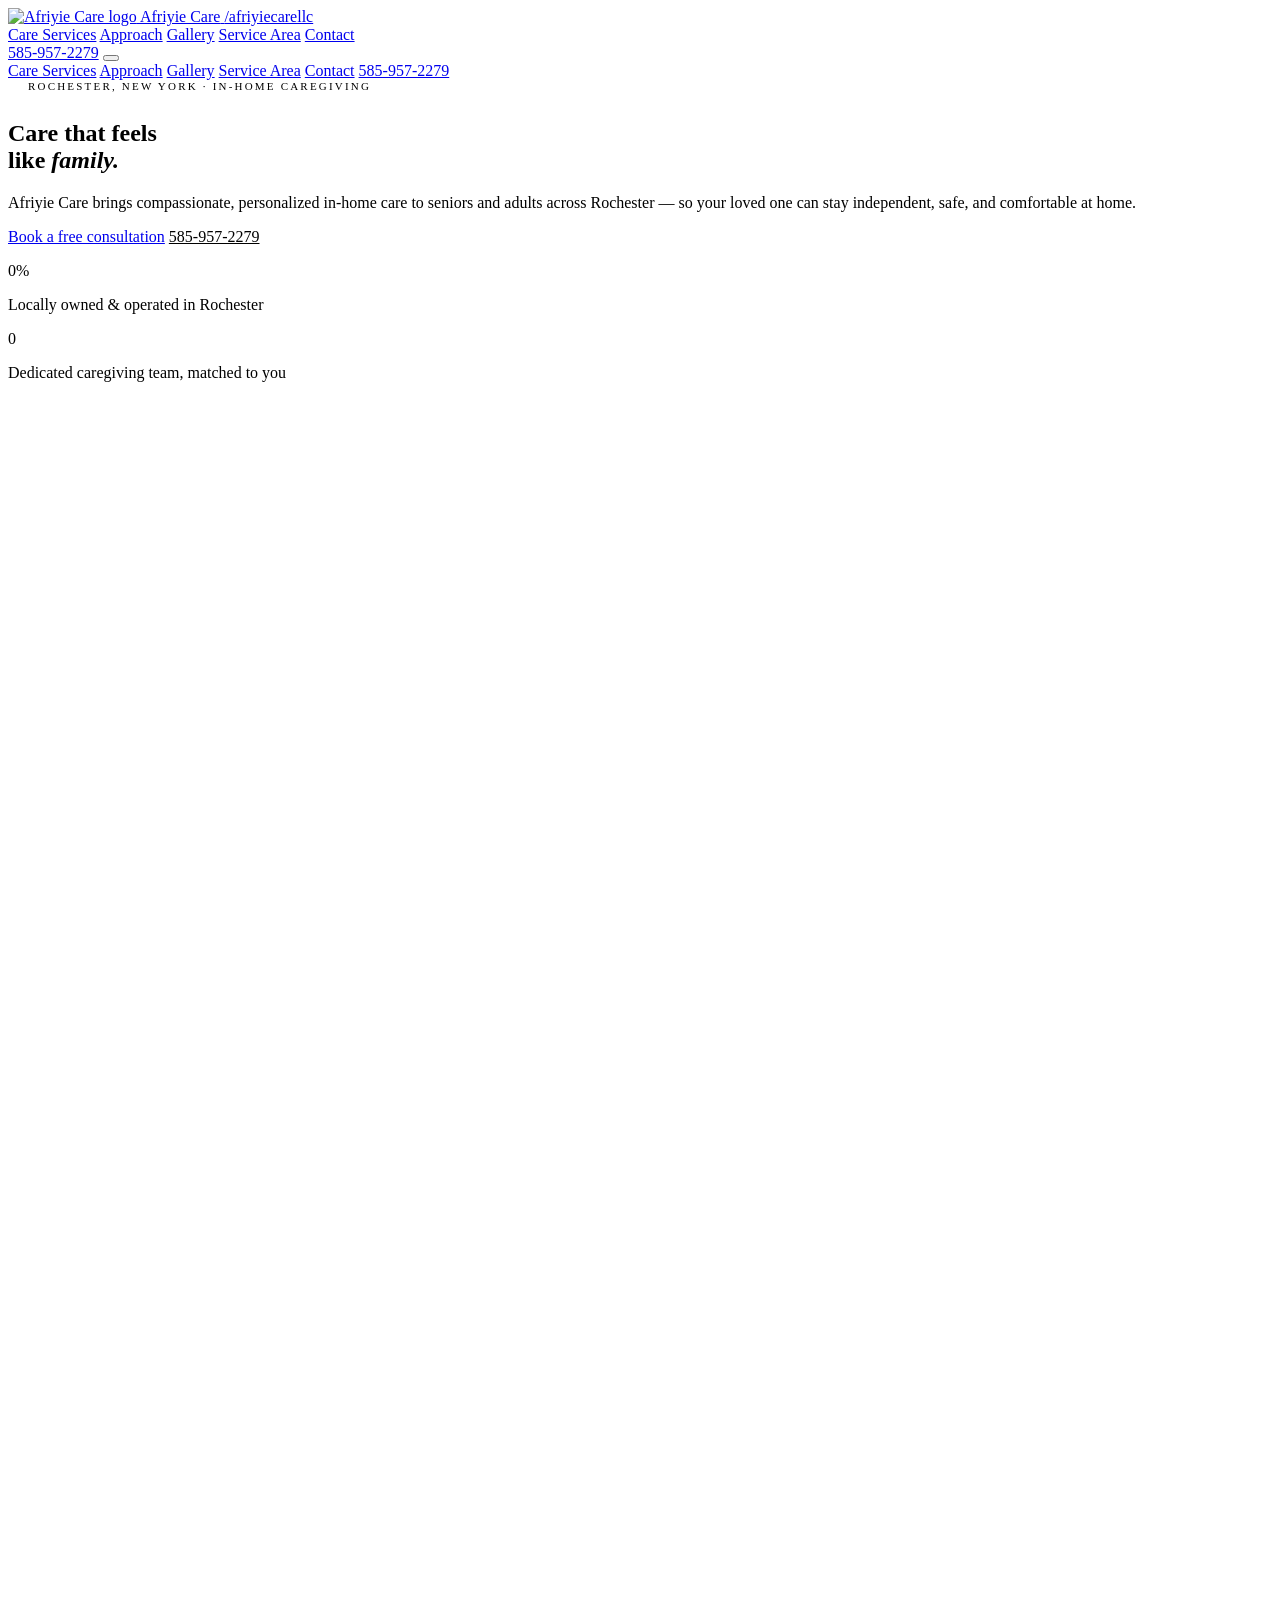
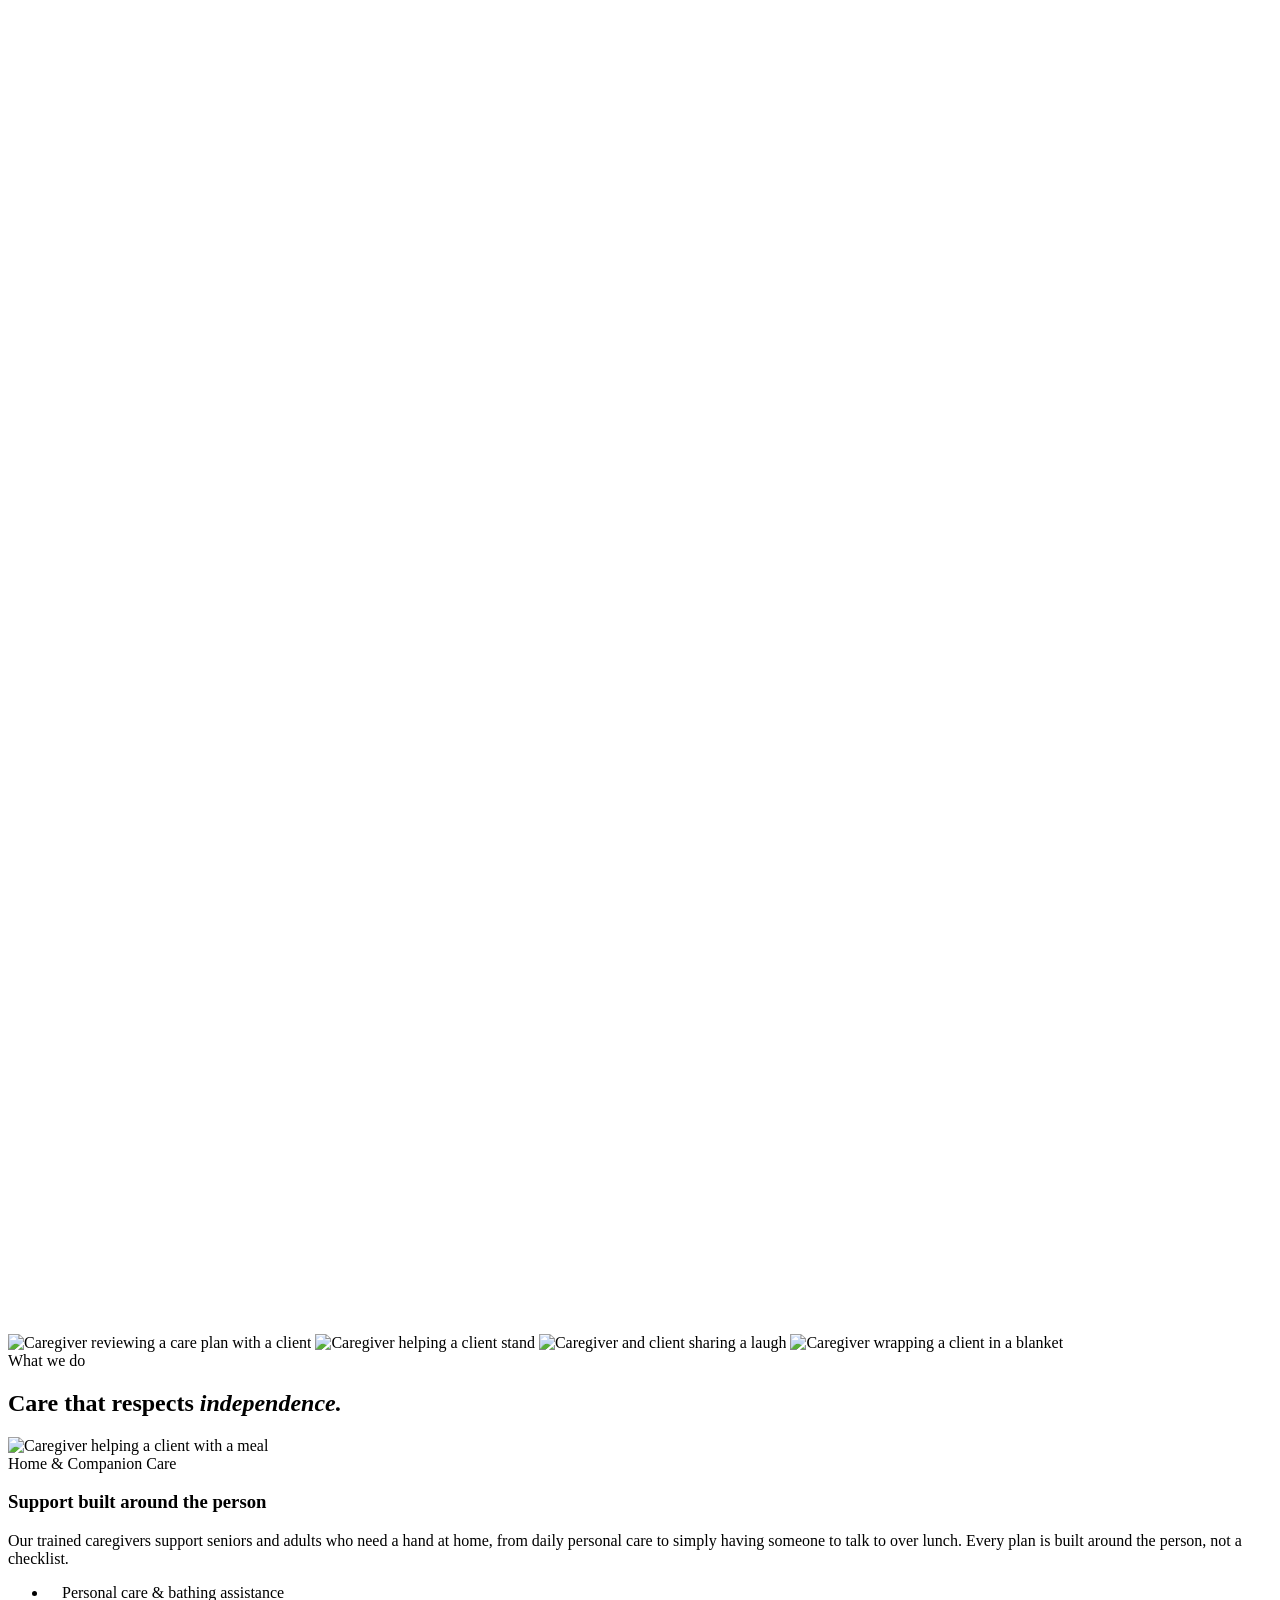
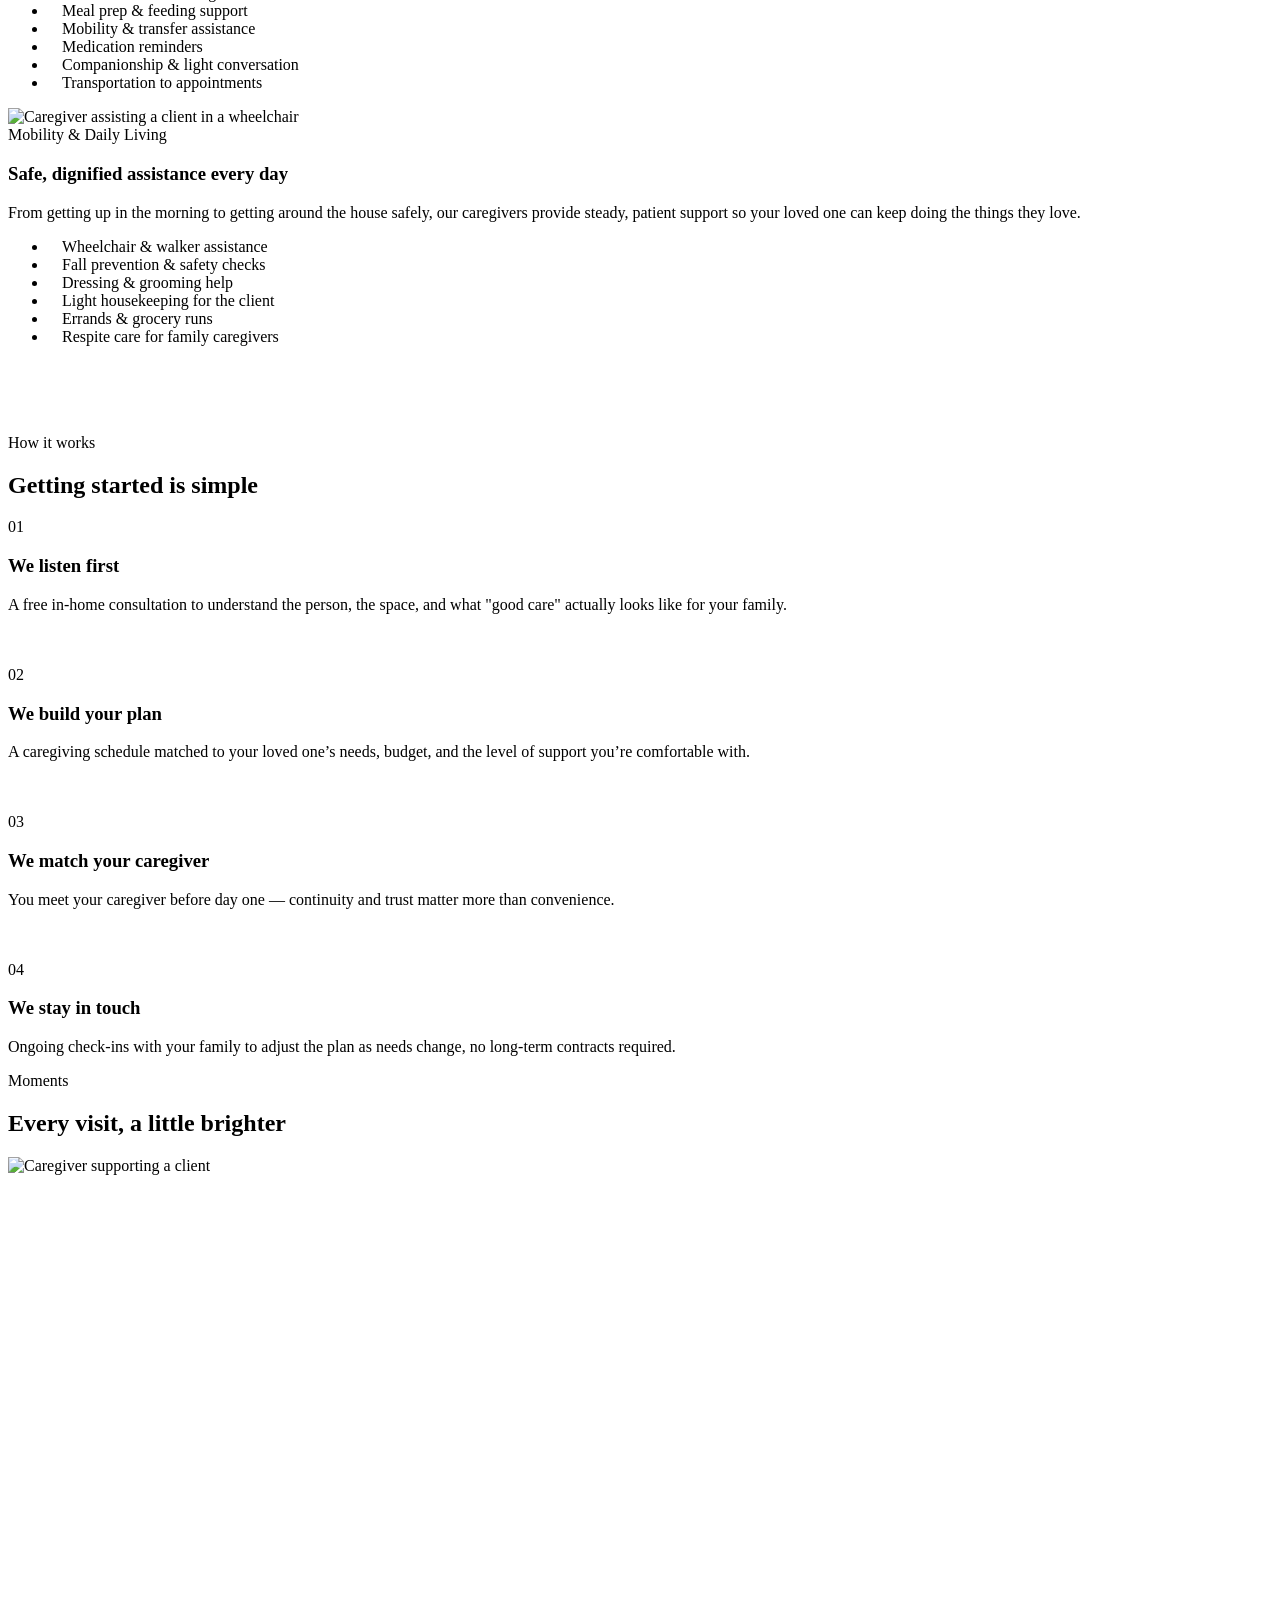
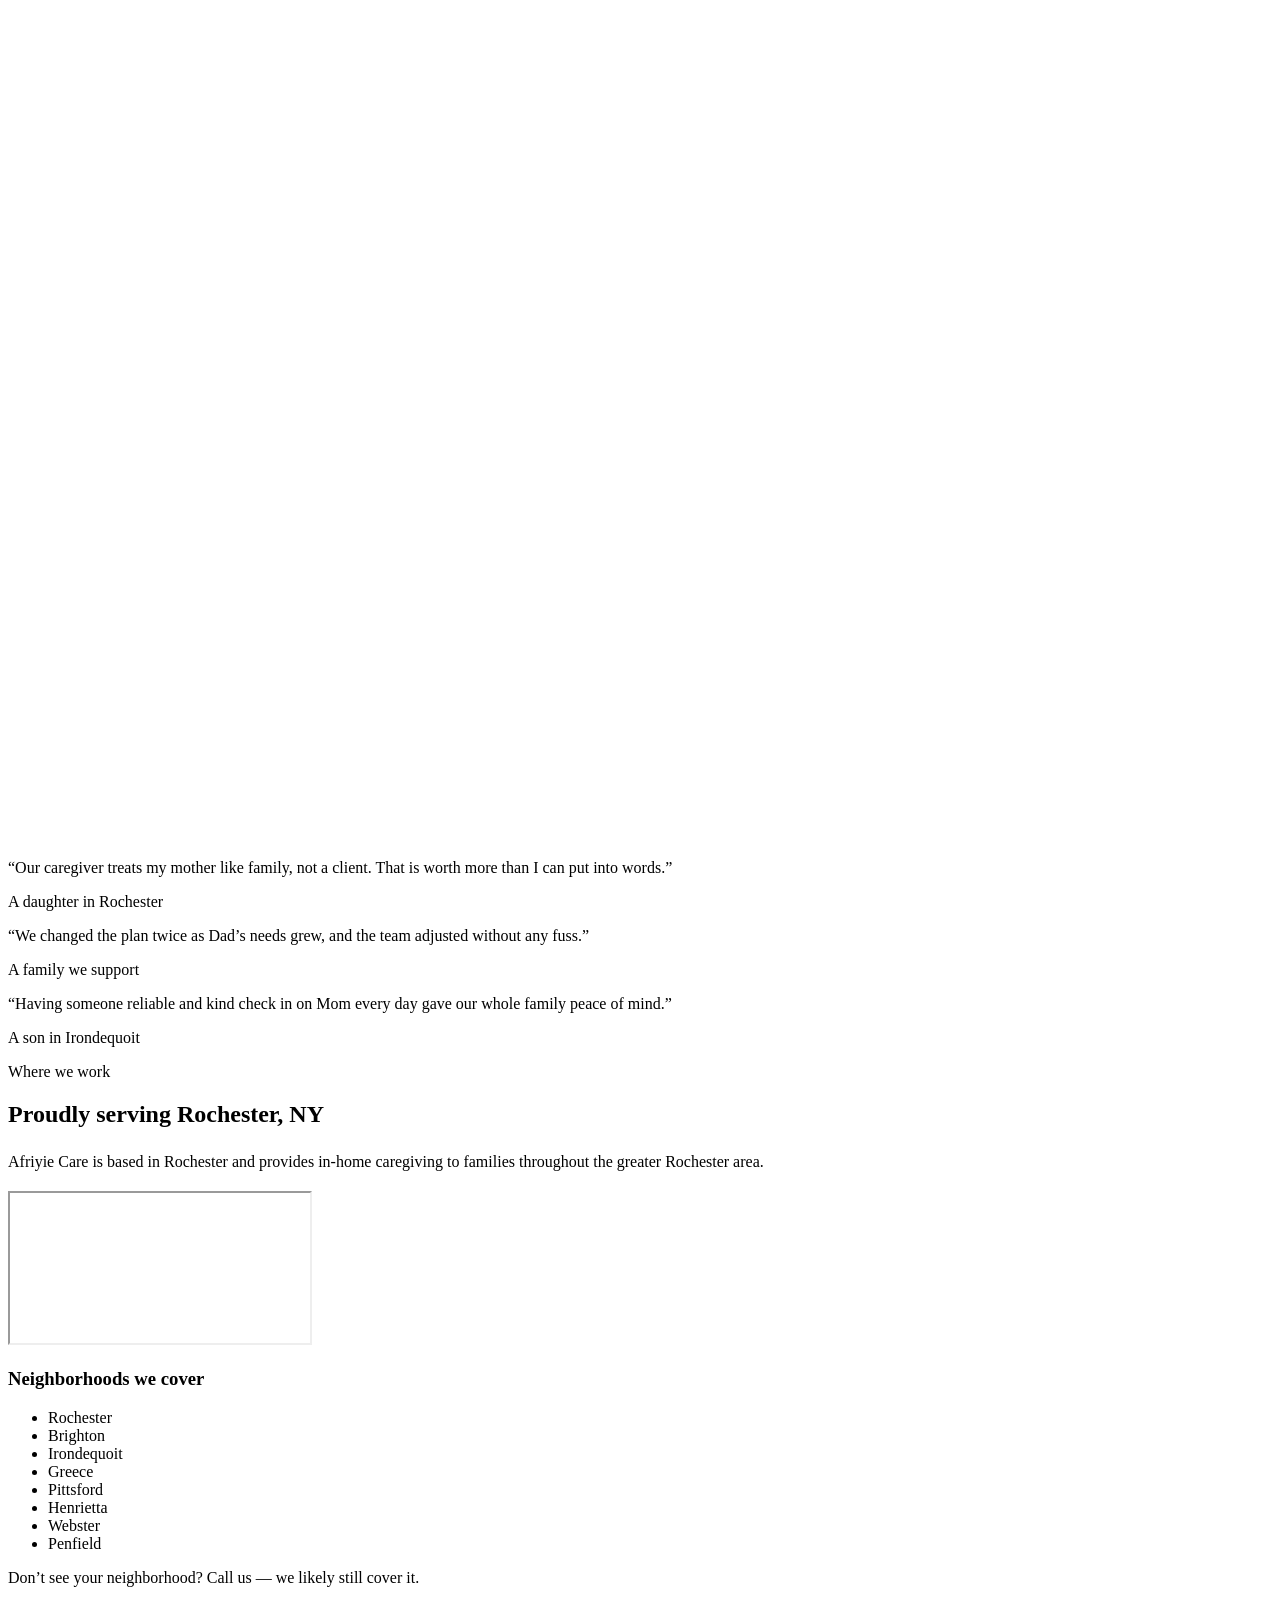
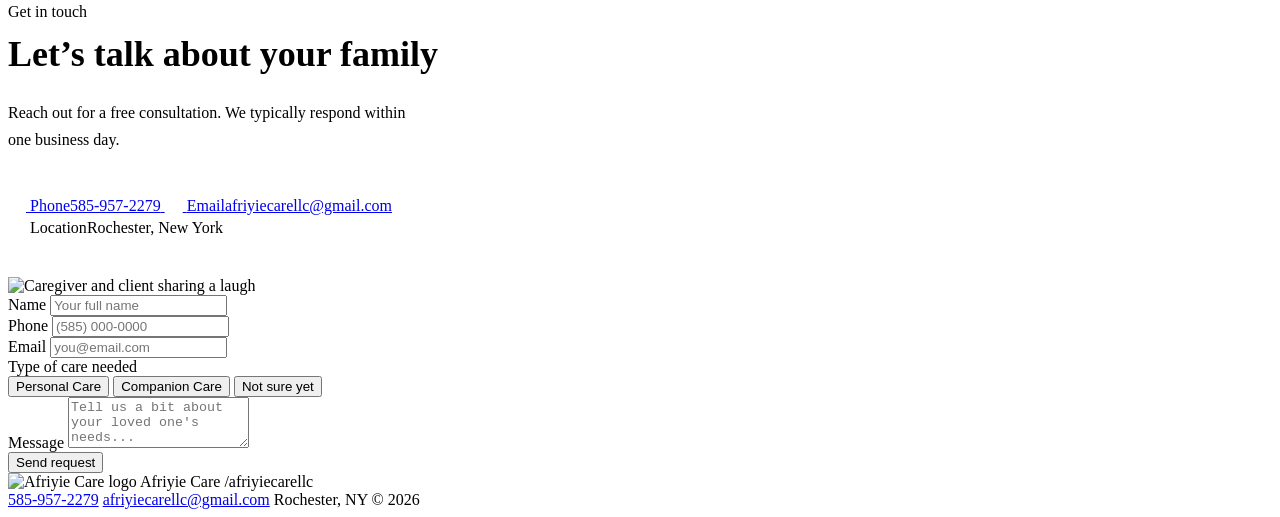
==== index.html @ 102584fc "Add files via upload" ====
<!doctype html>
<html lang="en">
<head>
  <meta charset="UTF-8" />
  <meta name="viewport" content="width=device-width, initial-scale=1.0" />
  <meta name="description" content="Afriyie Care provides compassionate in-home caregiving, personal care, and companion care for seniors and adults in Rochester, NY and nearby Brighton, Irondequoit, Greece, Pittsford, Henrietta, Webster & Penfield. Call 585-957-2279 for a free consultation." />
  <meta name="keywords" content="in-home care Rochester NY, home caregiver Rochester, senior care Rochester New York, elderly care services, companion care, personal care assistant, home health aide Rochester, caregiver near me, respite care Rochester, non-medical home care, Afriyie Care" />
  <meta name="robots" content="index, follow" />
  <meta name="author" content="Afriyie Care" />
  <link rel="canonical" href="https://www.afriyiecare.com/" />
  <title>Afriyie Care | In-Home Caregiver Rochester, NY | Senior &amp; Companion Care</title>

  <!-- Local business / geo targeting -->
  <meta name="geo.region" content="US-NY" />
  <meta name="geo.placename" content="Rochester, New York" />
  <meta name="geo.position" content="43.1566;-77.6088" />
  <meta name="ICBM" content="43.1566, -77.6088" />

  <!-- Open Graph (Facebook, LinkedIn, iMessage previews) -->
  <meta property="og:type" content="website" />
  <meta property="og:site_name" content="Afriyie Care" />
  <meta property="og:title" content="Afriyie Care | In-Home Caregiver Rochester, NY" />
  <meta property="og:description" content="Compassionate in-home caregiving, personal care, and companion care for seniors across Rochester, NY. Free consultation — call 585-957-2279." />
  <meta property="og:image" content="https://www.afriyiecare.com/images/logo.jpeg" />
  <meta property="og:url" content="https://www.afriyiecare.com/" />
  <meta property="og:locale" content="en_US" />

  <!-- Twitter / X card -->
  <meta name="twitter:card" content="summary" />
  <meta name="twitter:title" content="Afriyie Care | In-Home Caregiver Rochester, NY" />
  <meta name="twitter:description" content="Compassionate in-home caregiving, personal care, and companion care for seniors across Rochester, NY." />
  <meta name="twitter:image" content="https://www.afriyiecare.com/images/logo.jpeg" />

  <!-- Favicon / browser + home-screen icons (all point at the logo) -->
  <link rel="icon" type="image/x-icon" href="/favicon.ico" />
  <link rel="icon" type="image/jpeg" sizes="512x512" href="images/logo.jpeg" />
  <link rel="apple-touch-icon" sizes="180x180" href="images/apple-touch-icon.png" />
  <link rel="manifest" href="site.webmanifest" />
  <meta name="theme-color" content="#17281f" />

  <link rel="stylesheet" href="css/styles.css" />

  <!-- Structured data so Google can show Afriyie Care as a local caregiving business -->
  <script type="application/ld+json">
  {
    "@context": "https://schema.org",
    "@type": "HomeHealthCareService",
    "name": "Afriyie Care",
    "image": "https://www.afriyiecare.com/images/logo.jpeg",
    "logo": "https://www.afriyiecare.com/images/logo.jpeg",
    "url": "https://www.afriyiecare.com/",
    "telephone": "+1-585-957-2279",
    "email": "afriyiecarellc@gmail.com",
    "description": "Compassionate in-home caregiving, personal care, and companion care for seniors and adults in Rochester, New York and surrounding communities.",
    "address": {
      "@type": "PostalAddress",
      "addressLocality": "Rochester",
      "addressRegion": "NY",
      "addressCountry": "US"
    },
    "geo": {
      "@type": "GeoCoordinates",
      "latitude": 43.1566,
      "longitude": -77.6088
    },
    "areaServed": [
      { "@type": "City", "name": "Rochester, NY" },
      { "@type": "City", "name": "Brighton, NY" },
      { "@type": "City", "name": "Irondequoit, NY" },
      { "@type": "City", "name": "Greece, NY" },
      { "@type": "City", "name": "Pittsford, NY" },
      { "@type": "City", "name": "Henrietta, NY" },
      { "@type": "City", "name": "Webster, NY" },
      { "@type": "City", "name": "Penfield, NY" }
    ],
    "priceRange": "$$",
    "openingHoursSpecification": {
      "@type": "OpeningHoursSpecification",
      "dayOfWeek": ["Monday","Tuesday","Wednesday","Thursday","Friday","Saturday","Sunday"],
      "opens": "00:00",
      "closes": "23:59"
    }
  }
  </script>
</head>
<body>
  <div class="grain"></div>
  <div id="scroll-progress"><div id="scroll-progress-bar"></div></div>

  <!-- ============ NAV ============ -->
  <header id="site-header">
    <div class="wrap nav-row">
      <a href="#top" class="brand">
        <img src="images/logo.jpeg" alt="Afriyie Care logo" class="brand-logo" width="40" height="40" />
        <span class="brand-name">Afriyie Care</span>
        <span class="brand-handle">/afriyiecarellc</span>
      </a>

      <nav class="links">
        <a href="#services" class="nav-link" data-section="services">Care Services</a>
        <a href="#approach" class="nav-link" data-section="approach">Approach</a>
        <a href="#gallery" class="nav-link" data-section="gallery">Gallery</a>
        <a href="#area" class="nav-link" data-section="area">Service Area</a>
        <a href="#contact" class="nav-link" data-section="contact">Contact</a>
      </nav>

      <a href="tel:5859572279" class="nav-cta magnetic" data-magnetic="0.25">585-957-2279</a>

      <button class="menu-btn" id="menu-btn" aria-label="Toggle menu">
        <span></span><span></span><span></span>
      </button>
    </div>
    <div class="mobile-menu" id="mobile-menu">
      <a href="#services">Care Services</a>
      <a href="#approach">Approach</a>
      <a href="#gallery">Gallery</a>
      <a href="#area">Service Area</a>
      <a href="#contact">Contact</a>
      <a href="tel:5859572279" class="phone">585-957-2279</a>
    </div>
  </header>

  <!-- ============ HERO ============ -->
  <section id="top" class="hero">
    <div class="hero-blob-1 blob-drift-1"></div>
    <div class="hero-blob-2 blob-drift-2"></div>
    <div class="hero-dotgrid dot-grid"></div>

    <div class="wrap hero-grid">
      <div class="reveal">
        <div style="display:flex;align-items:center;gap:12px;margin-bottom:28px;">
          <span class="pulse-dot" style="width:8px;height:8px;border-radius:50%;background:var(--gold-500);"></span>
          <span class="font-mono" style="font-size:11px;text-transform:uppercase;letter-spacing:0.2em;color:var(--ink-soft);">
            Rochester, New York &middot; In-Home Caregiving
          </span>
        </div>

        <h1 class="font-display">
          Care that feels<br />
          like <em>family.</em>
        </h1>

        <p class="lead">
          Afriyie Care brings compassionate, personalized in-home care to
          seniors and adults across Rochester &mdash; so your loved one can
          stay independent, safe, and comfortable at home.
        </p>

        <div class="hero-cta-row">
          <a href="#contact" class="btn magnetic" data-magnetic="0.3">Book a free consultation</a>
          <a href="tel:5859572279" class="sweep-underline" style="font-weight:500;color:var(--pine-900);">585-957-2279</a>
        </div>

        <div class="hero-stats">
          <div>
            <p class="num font-display" data-countup="100" data-suffix="%">0%</p>
            <p class="label">Locally owned &amp; operated in Rochester</p>
          </div>
          <div class="divider"></div>
          <div>
            <p class="num font-display" data-countup="1" data-suffix="">0</p>
            <p class="label">Dedicated caregiving team, matched to you</p>
          </div>
        </div>
      </div>

      <div class="collage reveal reveal-delay-2" id="hero-collage">
        <svg viewBox="0 0 400 400" class="orbit-ring">
          <circle cx="200" cy="200" r="188" fill="none" stroke="var(--pine-800)" stroke-opacity="0.18" stroke-width="1.2" stroke-dasharray="2 10" stroke-linecap="round" />
        </svg>
        <svg viewBox="0 0 400 400" class="orbit-ring-rev">
          <circle cx="200" cy="200" r="152" fill="none" stroke="var(--gold-500)" stroke-opacity="0.35" stroke-width="1" stroke-dasharray="1 8" stroke-linecap="round" />
        </svg>
        <img class="c1 halo-frame float" data-depth="14" src="images/hero-tablet.jpg" alt="Caregiver reviewing a care plan with a client" />
        <img class="c2 halo-frame float-slow float-delay" data-depth="24" src="images/cane-hands.jpg" alt="Caregiver helping a client stand" />
        <img class="c3 halo-frame float" data-depth="20" src="images/hug-laugh.jpg" alt="Caregiver and client sharing a laugh" />
        <img class="c4 halo-frame float-slow" data-depth="30" src="images/blanket-wrap.jpg" alt="Caregiver wrapping a client in a blanket" />
      </div>
    </div>
  </section>

  <!-- ============ CARE SERVICES ============ -->
  <section id="services" class="services">
    <div class="wrap">
      <div class="section-head reveal">
        <span class="eyebrow">What we do</span>
        <h2 class="font-display">Care that respects <em>independence.</em></h2>
      </div>

      <div class="service-card">
        <div class="service-media clip-reveal lift-card">
          <div class="clip-inner"><img src="images/feeding.jpg" alt="Caregiver helping a client with a meal" /></div>
        </div>
        <div class="service-body reveal reveal-delay-1">
          <span class="eyebrow">Home &amp; Companion Care</span>
          <h3 class="font-display">Support built around the person</h3>
          <p>Our trained caregivers support seniors and adults who need a hand at home, from daily personal care to simply having someone to talk to over lunch. Every plan is built around the person, not a checklist.</p>
          <ul class="service-list">
            <li><svg width="14" height="14" viewBox="0 0 14 14" fill="none"><path d="M2 7.5L5.2 10.5L12 3" stroke="var(--gold-600)" stroke-width="1.8" stroke-linecap="round" stroke-linejoin="round" /></svg>Personal care &amp; bathing assistance</li>
            <li><svg width="14" height="14" viewBox="0 0 14 14" fill="none"><path d="M2 7.5L5.2 10.5L12 3" stroke="var(--gold-600)" stroke-width="1.8" stroke-linecap="round" stroke-linejoin="round" /></svg>Meal prep &amp; feeding support</li>
            <li><svg width="14" height="14" viewBox="0 0 14 14" fill="none"><path d="M2 7.5L5.2 10.5L12 3" stroke="var(--gold-600)" stroke-width="1.8" stroke-linecap="round" stroke-linejoin="round" /></svg>Mobility &amp; transfer assistance</li>
            <li><svg width="14" height="14" viewBox="0 0 14 14" fill="none"><path d="M2 7.5L5.2 10.5L12 3" stroke="var(--gold-600)" stroke-width="1.8" stroke-linecap="round" stroke-linejoin="round" /></svg>Medication reminders</li>
            <li><svg width="14" height="14" viewBox="0 0 14 14" fill="none"><path d="M2 7.5L5.2 10.5L12 3" stroke="var(--gold-600)" stroke-width="1.8" stroke-linecap="round" stroke-linejoin="round" /></svg>Companionship &amp; light conversation</li>
            <li><svg width="14" height="14" viewBox="0 0 14 14" fill="none"><path d="M2 7.5L5.2 10.5L12 3" stroke="var(--gold-600)" stroke-width="1.8" stroke-linecap="round" stroke-linejoin="round" /></svg>Transportation to appointments</li>
          </ul>
        </div>
      </div>

      <div class="service-card reverse">
        <div class="service-media clip-reveal lift-card">
          <div class="clip-inner"><img src="images/wheelchair-elbow.jpg" alt="Caregiver assisting a client in a wheelchair" /></div>
        </div>
        <div class="service-body reveal reveal-delay-1">
          <span class="eyebrow">Mobility &amp; Daily Living</span>
          <h3 class="font-display">Safe, dignified assistance every day</h3>
          <p>From getting up in the morning to getting around the house safely, our caregivers provide steady, patient support so your loved one can keep doing the things they love.</p>
          <ul class="service-list">
            <li><svg width="14" height="14" viewBox="0 0 14 14" fill="none"><path d="M2 7.5L5.2 10.5L12 3" stroke="var(--gold-600)" stroke-width="1.8" stroke-linecap="round" stroke-linejoin="round" /></svg>Wheelchair &amp; walker assistance</li>
            <li><svg width="14" height="14" viewBox="0 0 14 14" fill="none"><path d="M2 7.5L5.2 10.5L12 3" stroke="var(--gold-600)" stroke-width="1.8" stroke-linecap="round" stroke-linejoin="round" /></svg>Fall prevention &amp; safety checks</li>
            <li><svg width="14" height="14" viewBox="0 0 14 14" fill="none"><path d="M2 7.5L5.2 10.5L12 3" stroke="var(--gold-600)" stroke-width="1.8" stroke-linecap="round" stroke-linejoin="round" /></svg>Dressing &amp; grooming help</li>
            <li><svg width="14" height="14" viewBox="0 0 14 14" fill="none"><path d="M2 7.5L5.2 10.5L12 3" stroke="var(--gold-600)" stroke-width="1.8" stroke-linecap="round" stroke-linejoin="round" /></svg>Light housekeeping for the client</li>
            <li><svg width="14" height="14" viewBox="0 0 14 14" fill="none"><path d="M2 7.5L5.2 10.5L12 3" stroke="var(--gold-600)" stroke-width="1.8" stroke-linecap="round" stroke-linejoin="round" /></svg>Errands &amp; grocery runs</li>
            <li><svg width="14" height="14" viewBox="0 0 14 14" fill="none"><path d="M2 7.5L5.2 10.5L12 3" stroke="var(--gold-600)" stroke-width="1.8" stroke-linecap="round" stroke-linejoin="round" /></svg>Respite care for family caregivers</li>
          </ul>
        </div>
      </div>

      <div class="services-strip">
        <div class="tile spotlight-card reveal reveal-delay-1"><img src="images/wheelchair-portrait.jpg" alt="" /></div>
        <div class="tile spotlight-card reveal reveal-delay-2"><img src="images/feeding.jpg" alt="" /></div>
        <div class="tile spotlight-card reveal reveal-delay-3"><img src="images/blanket-wrap.jpg" alt="" /></div>
        <div class="tile spotlight-card reveal reveal-delay-4"><img src="images/cane-hands.jpg" alt="" /></div>
      </div>
    </div>
  </section>

  <!-- ============ APPROACH ============ -->
  <section id="approach" class="approach">
    <div class="approach-blob blob-drift-2"></div>
    <div class="dot-grid" style="position:absolute;inset:0;opacity:0.08;"></div>
    <div class="wrap" style="position:relative;">
      <div class="section-head reveal">
        <span class="eyebrow">How it works</span>
        <h2 class="font-display">Getting started is simple</h2>
      </div>

      <div class="steps">
        <div class="step spotlight-card reveal reveal-delay-1">
          <span class="n">01</span>
          <h3 class="font-display">We listen first</h3>
          <p>A free in-home consultation to understand the person, the space, and what "good care" actually looks like for your family.</p>
          <svg class="arrow" width="32" height="32" viewBox="0 0 32 32" fill="none"><path d="M4 16H26M26 16L19 9M26 16L19 23" stroke="var(--gold-500)" stroke-opacity="0.5" stroke-width="1.4" stroke-linecap="round" stroke-linejoin="round" /></svg>
        </div>
        <div class="step spotlight-card reveal reveal-delay-2">
          <span class="n">02</span>
          <h3 class="font-display">We build your plan</h3>
          <p>A caregiving schedule matched to your loved one&rsquo;s needs, budget, and the level of support you&rsquo;re comfortable with.</p>
          <svg class="arrow" width="32" height="32" viewBox="0 0 32 32" fill="none"><path d="M4 16H26M26 16L19 9M26 16L19 23" stroke="var(--gold-500)" stroke-opacity="0.5" stroke-width="1.4" stroke-linecap="round" stroke-linejoin="round" /></svg>
        </div>
        <div class="step spotlight-card reveal reveal-delay-3">
          <span class="n">03</span>
          <h3 class="font-display">We match your caregiver</h3>
          <p>You meet your caregiver before day one &mdash; continuity and trust matter more than convenience.</p>
          <svg class="arrow" width="32" height="32" viewBox="0 0 32 32" fill="none"><path d="M4 16H26M26 16L19 9M26 16L19 23" stroke="var(--gold-500)" stroke-opacity="0.5" stroke-width="1.4" stroke-linecap="round" stroke-linejoin="round" /></svg>
        </div>
        <div class="step spotlight-card reveal reveal-delay-4">
          <span class="n">04</span>
          <h3 class="font-display">We stay in touch</h3>
          <p>Ongoing check-ins with your family to adjust the plan as needs change, no long-term contracts required.</p>
        </div>
      </div>
    </div>
  </section>

  <!-- ============ GALLERY ============ -->
  <section id="gallery" class="gallery">
    <div class="wrap gallery-head reveal">
      <span class="eyebrow">Moments</span>
      <h2 class="font-display">Every visit, a little brighter</h2>
    </div>

    <div class="marquee-stack reveal reveal-delay-1">
      <div class="marquee-row">
        <div class="marquee-track" id="row1"></div>
      </div>
      <div class="marquee-row">
        <div class="marquee-track" id="row2" style="animation-direction:reverse;"></div>
      </div>
    </div>
  </section>

  <!-- ============ TESTIMONIALS ============ -->
  <section class="testimonials">
    <div class="wrap testi-grid">
      <div class="testi-portrait reveal">
        <img class="halo-frame" src="images/cane-hands.jpg" alt="Caregiver supporting a client" />
        <svg viewBox="0 0 300 300" class="orbit-ring">
          <circle cx="150" cy="150" r="142" fill="none" stroke="var(--gold-500)" stroke-opacity="0.4" stroke-width="1" stroke-dasharray="1 9" stroke-linecap="round" />
        </svg>
      </div>

      <div class="quotes">
        <div class="quote reveal reveal-delay-1 lift-card">
          <p class="font-display">&ldquo;Our caregiver treats my mother like family, not a client. That is worth more than I can put into words.&rdquo;</p>
          <p class="name font-mono">A daughter in Rochester</p>
        </div>
        <div class="quote reveal reveal-delay-2 lift-card">
          <p class="font-display">&ldquo;We changed the plan twice as Dad&rsquo;s needs grew, and the team adjusted without any fuss.&rdquo;</p>
          <p class="name font-mono">A family we support</p>
        </div>
        <div class="quote reveal reveal-delay-3 lift-card">
          <p class="font-display">&ldquo;Having someone reliable and kind check in on Mom every day gave our whole family peace of mind.&rdquo;</p>
          <p class="name font-mono">A son in Irondequoit</p>
        </div>
      </div>
    </div>
  </section>

  <!-- ============ SERVICE AREA ============ -->
  <section id="area" class="area">
    <div class="wrap">
      <div class="section-head reveal">
        <span class="eyebrow">Where we work</span>
        <h2 class="font-display">Proudly serving Rochester, NY</h2>
        <p style="color:var(--ink-soft);line-height:1.7;margin-top:20px;">
          Afriyie Care is based in Rochester and provides in-home caregiving to families throughout the greater Rochester area.
        </p>
      </div>

      <div class="area-grid">
        <div class="area-map reveal reveal-delay-1">
          <iframe title="Afriyie Care service area — Rochester, New York" src="https://www.google.com/maps?q=Rochester,New+York&output=embed" loading="lazy" referrerpolicy="no-referrer-when-downgrade"></iframe>
        </div>

        <div class="area-panel reveal reveal-delay-2">
          <div>
            <h3 class="font-display">Neighborhoods we cover</h3>
            <ul class="area-list">
              <li><span class="dot"></span>Rochester</li>
              <li><span class="dot"></span>Brighton</li>
              <li><span class="dot"></span>Irondequoit</li>
              <li><span class="dot"></span>Greece</li>
              <li><span class="dot"></span>Pittsford</li>
              <li><span class="dot"></span>Henrietta</li>
              <li><span class="dot"></span>Webster</li>
              <li><span class="dot"></span>Penfield</li>
            </ul>
          </div>
          <p class="area-note">Don&rsquo;t see your neighborhood? Call us &mdash; we likely still cover it.</p>
        </div>
      </div>
    </div>
  </section>

  <!-- ============ CONTACT ============ -->
  <section id="contact" class="contact">
    <div class="contact-glow"></div>
    <div class="wrap contact-grid">
      <div class="reveal">
        <span class="eyebrow">Get in touch</span>
        <h2 class="font-display" style="font-size:2.25rem;margin:12px 0 24px;">Let&rsquo;s talk about your family</h2>
        <p style="color:var(--ink-soft);line-height:1.7;max-width:420px;margin-bottom:40px;">
          Reach out for a free consultation. We typically respond within one business day.
        </p>

        <a href="tel:5859572279" class="contact-info-row">
          <span class="contact-icon">
            <svg width="18" height="18" viewBox="0 0 18 18" fill="none"><path d="M4 2h2.5l1 3.5-1.75 1.25a9 9 0 0 0 4.5 4.5L11.5 9.5 15 10.5V13a2 2 0 0 1-2 2C7.5 15 3 10.5 3 4a2 2 0 0 1 1-2z" stroke="var(--sand-50)" stroke-width="1.3" stroke-linejoin="round" /></svg>
          </span>
          <span><span class="label font-mono">Phone</span><span class="value font-display">585-957-2279</span></span>
        </a>

        <a href="mailto:afriyiecarellc@gmail.com" class="contact-info-row">
          <span class="contact-icon">
            <svg width="18" height="18" viewBox="0 0 18 18" fill="none"><rect x="2" y="4" width="14" height="10" rx="1.5" stroke="var(--sand-50)" stroke-width="1.3" /><path d="M2.5 5l6.5 5 6.5-5" stroke="var(--sand-50)" stroke-width="1.3" stroke-linecap="round" stroke-linejoin="round" /></svg>
          </span>
          <span><span class="label font-mono">Email</span><span class="value font-display" style="word-break:break-all;">afriyiecarellc@gmail.com</span></span>
        </a>

        <div class="contact-info-row" style="margin-bottom:40px;">
          <span class="contact-icon">
            <svg width="18" height="18" viewBox="0 0 18 18" fill="none"><path d="M9 16s6-5.2 6-9.4A6 6 0 0 0 3 6.6C3 10.8 9 16 9 16z" stroke="var(--sand-50)" stroke-width="1.3" stroke-linejoin="round" /><circle cx="9" cy="6.6" r="2" stroke="var(--sand-50)" stroke-width="1.3" /></svg>
          </span>
          <span><span class="label font-mono">Location</span><span class="value font-display">Rochester, New York</span></span>
        </div>

        <div class="contact-photo">
          <img src="images/hug-laugh.jpg" alt="Caregiver and client sharing a laugh" />
        </div>
      </div>

      <div class="contact-form-card spotlight-card reveal reveal-delay-2" id="contact-form-card">
        <div id="form-success" class="form-success" style="display:none;">
          <p class="title font-display">Thank you!</p>
          <p class="sub">We&rsquo;ll be in touch shortly. For anything urgent, call 585-957-2279.</p>
        </div>

        <form id="contact-form" action="https://formspree.io/f/myegpdpl" method="POST" target="hidden-frame">
          <input type="hidden" name="_subject" value="New request from Afriyie Care website" />
          <div class="form-field">
            <label>Name</label>
            <input required name="name" type="text" placeholder="Your full name" />
          </div>
          <div class="form-row-2">
            <div class="form-field">
              <label>Phone</label>
              <input required name="phone" type="tel" placeholder="(585) 000-0000" />
            </div>
            <div class="form-field">
              <label>Email</label>
              <input name="email" type="email" placeholder="you@email.com" />
            </div>
          </div>
          <div class="form-field">
            <label>Type of care needed</label>
            <input type="hidden" name="service" id="service-input" value="Personal Care" />
            <div class="service-pills" id="service-pills">
              <button type="button" class="service-pill active" data-value="Personal Care">Personal Care</button>
              <button type="button" class="service-pill" data-value="Companion Care">Companion Care</button>
              <button type="button" class="service-pill" data-value="Not sure yet">Not sure yet</button>
            </div>
          </div>
          <div class="form-field">
            <label>Message</label>
            <textarea name="message" rows="3" placeholder="Tell us a bit about your loved one's needs..."></textarea>
          </div>

          <p id="form-error" class="form-error" style="display:none;">Something went wrong sending your request. Please call 585-957-2279 or email us directly.</p>

          <button type="submit" class="btn magnetic" data-magnetic="0.2" id="submit-btn">Send request</button>
        </form>
        <iframe name="hidden-frame" id="hidden-frame" title="Form submission" style="display:none;"></iframe>
      </div>
    </div>
  </section>

  <!-- ============ FOOTER ============ -->
  <footer>
    <div class="footer-glow-1"></div>
    <div class="footer-glow-2"></div>
    <div class="wrap footer-row">
      <div class="footer-brand">
        <img src="images/logo.jpeg" alt="Afriyie Care logo" class="brand-logo footer-logo" width="32" height="32" />
        <span class="name font-display">Afriyie Care</span>
        <span class="handle font-mono">/afriyiecarellc</span>
      </div>
      <div class="footer-links">
        <a href="tel:5859572279">585-957-2279</a>
        <a href="mailto:afriyiecarellc@gmail.com">afriyiecarellc@gmail.com</a>
        <span class="muted">Rochester, NY</span>
        <span class="muted2" id="footer-year">&copy; 2026</span>
      </div>
    </div>
  </footer>

  <script src="js/script.js"></script>
</body>
</html>
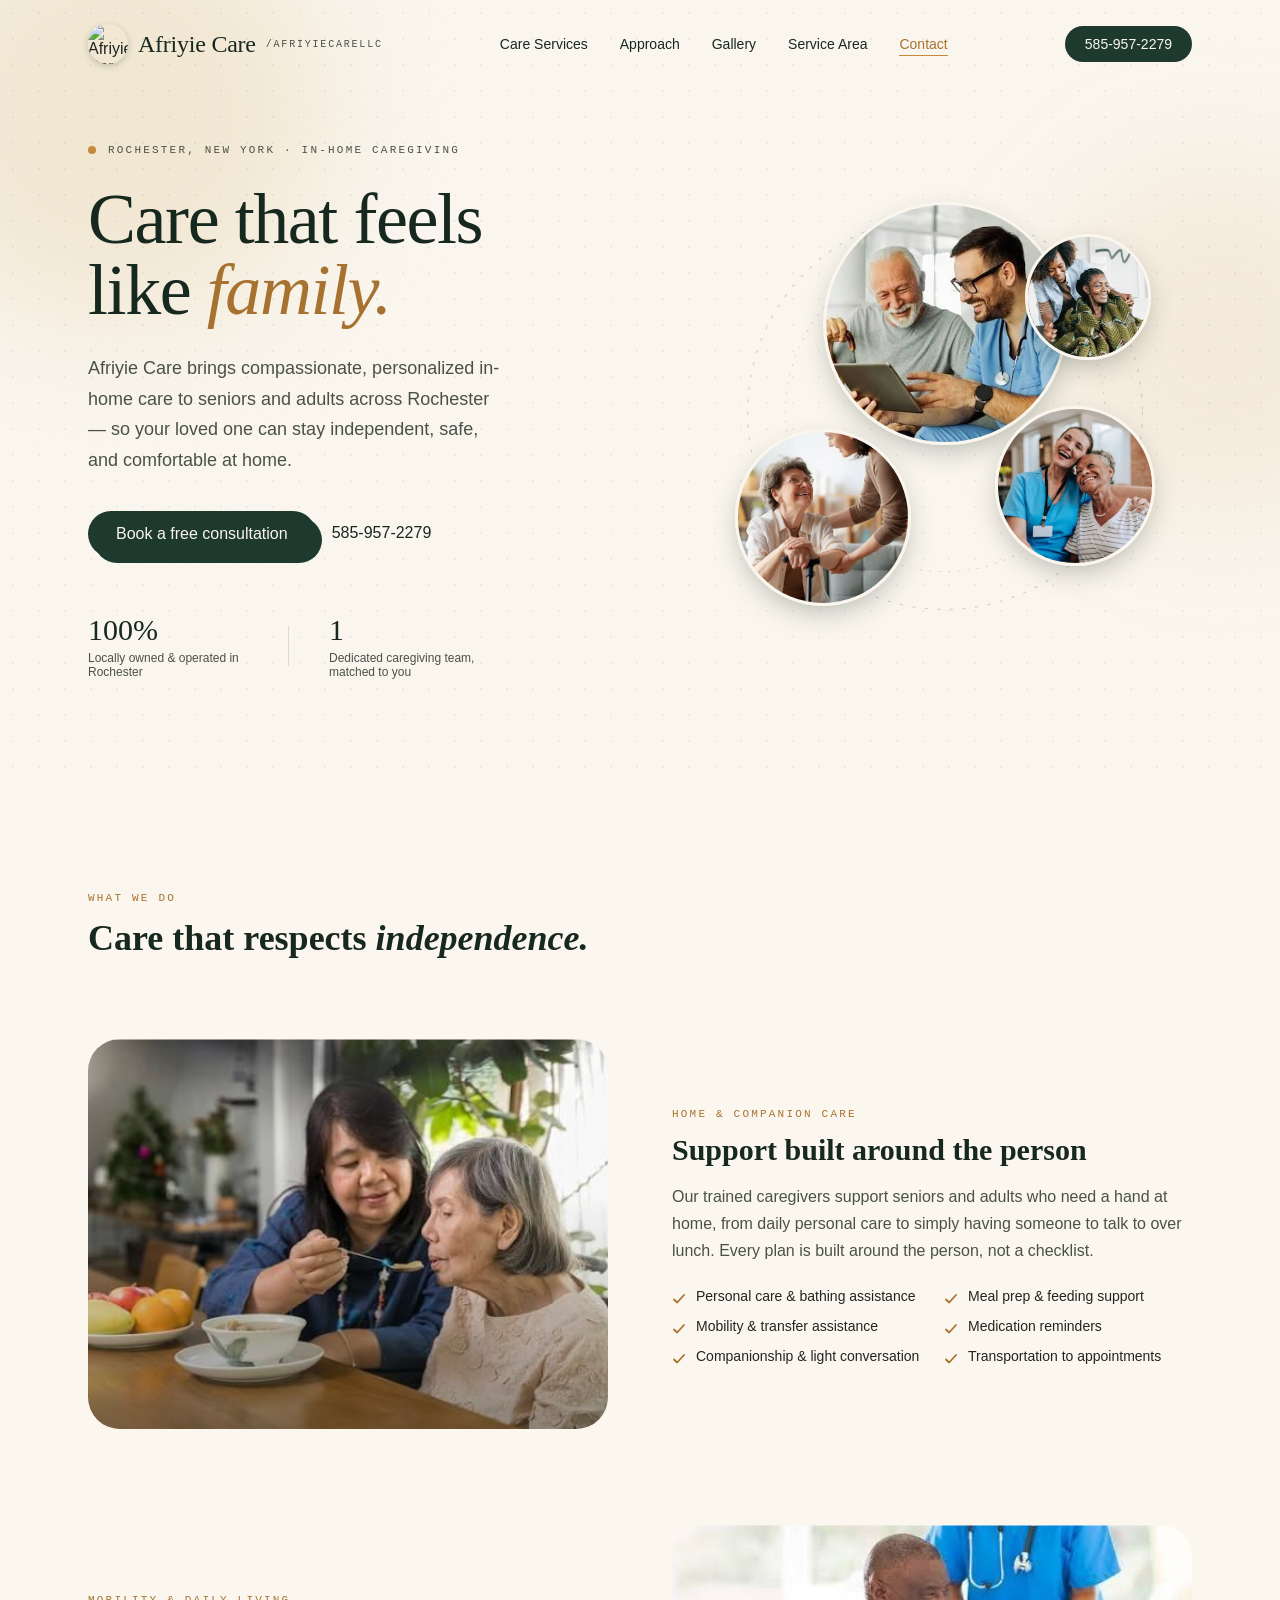
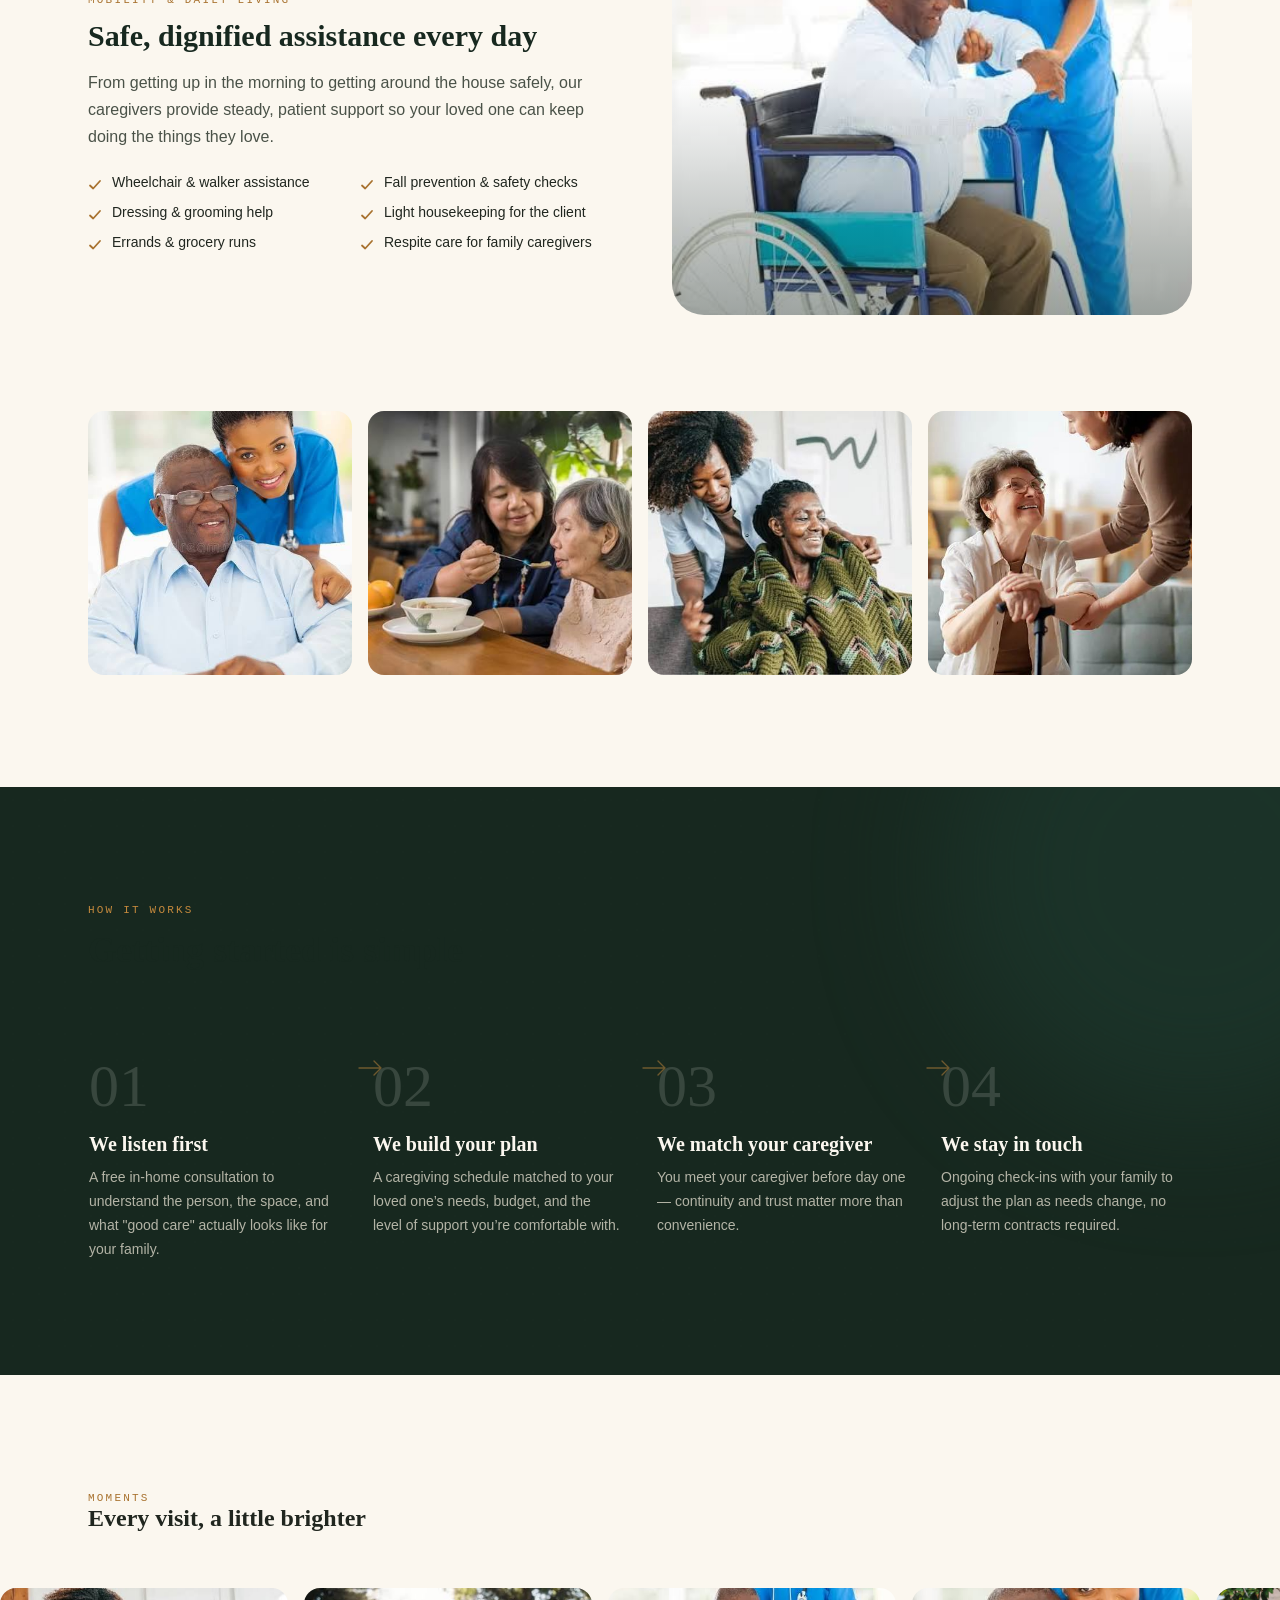
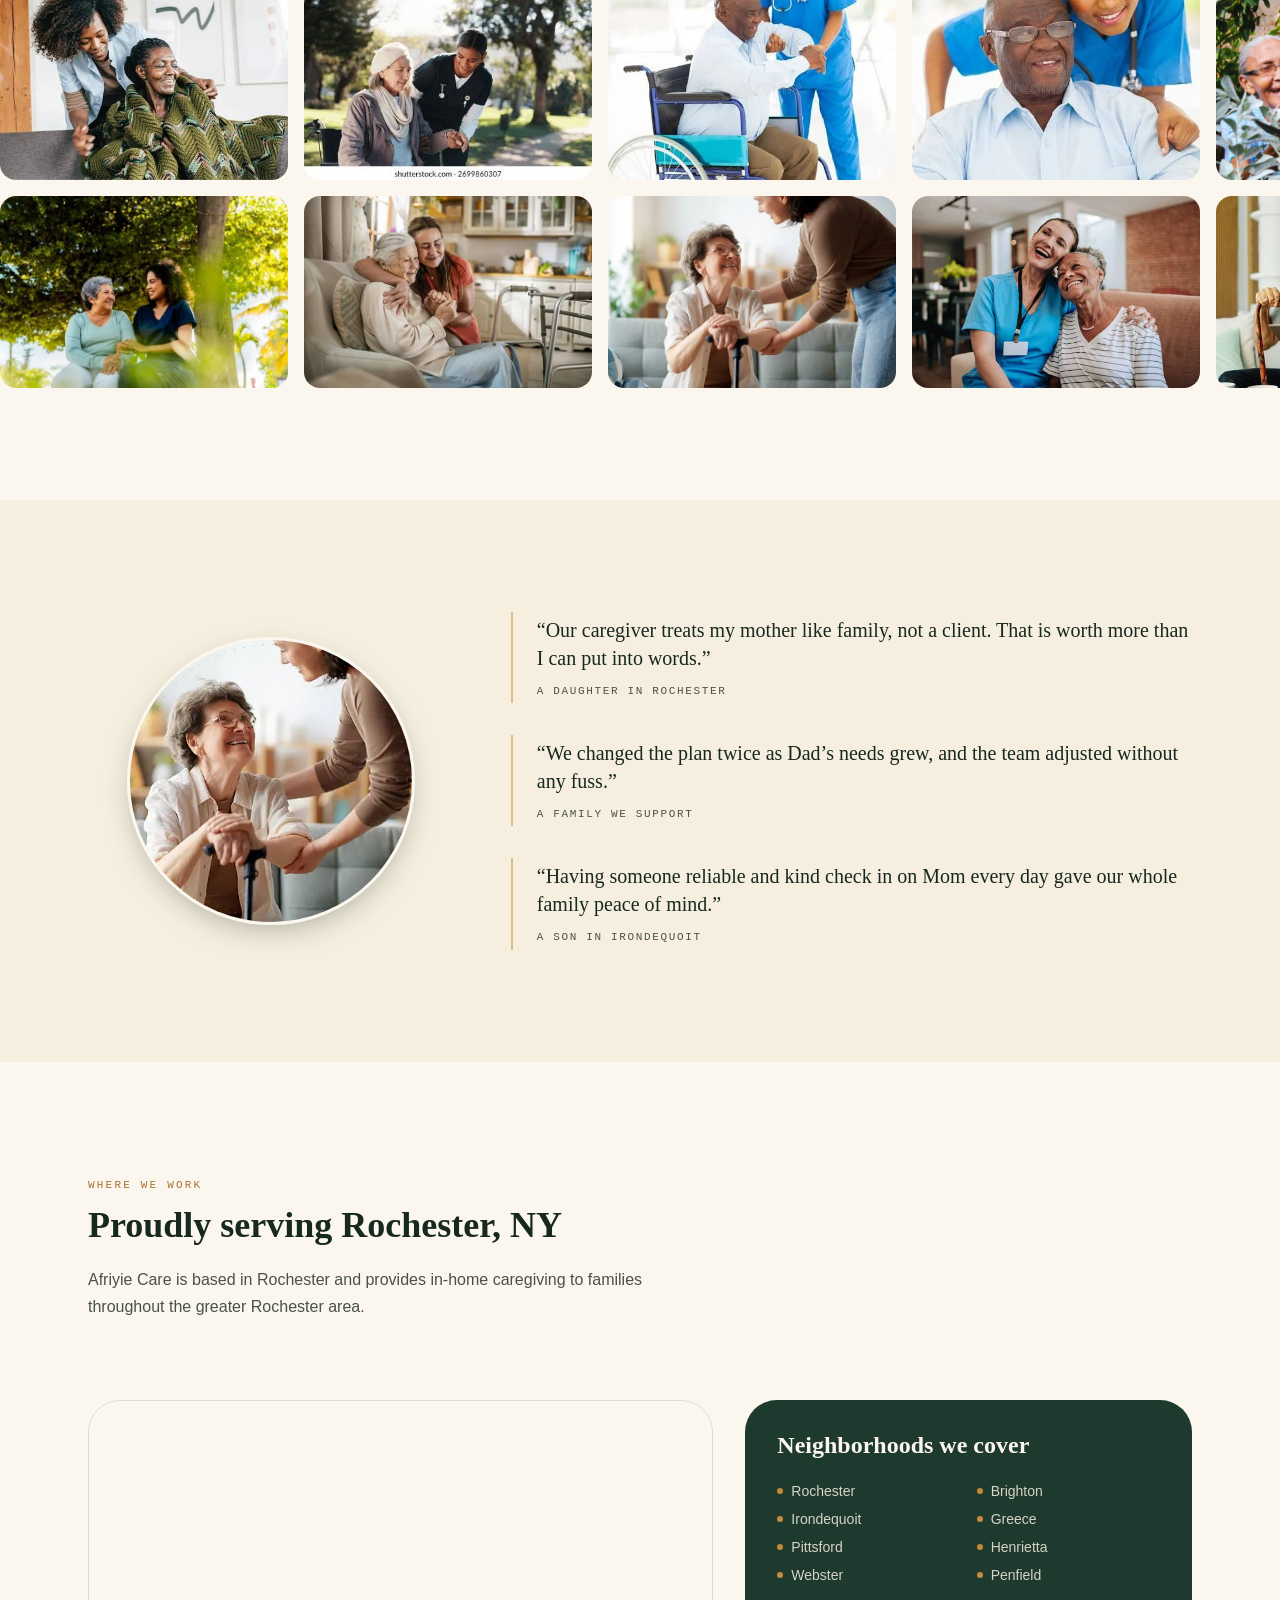
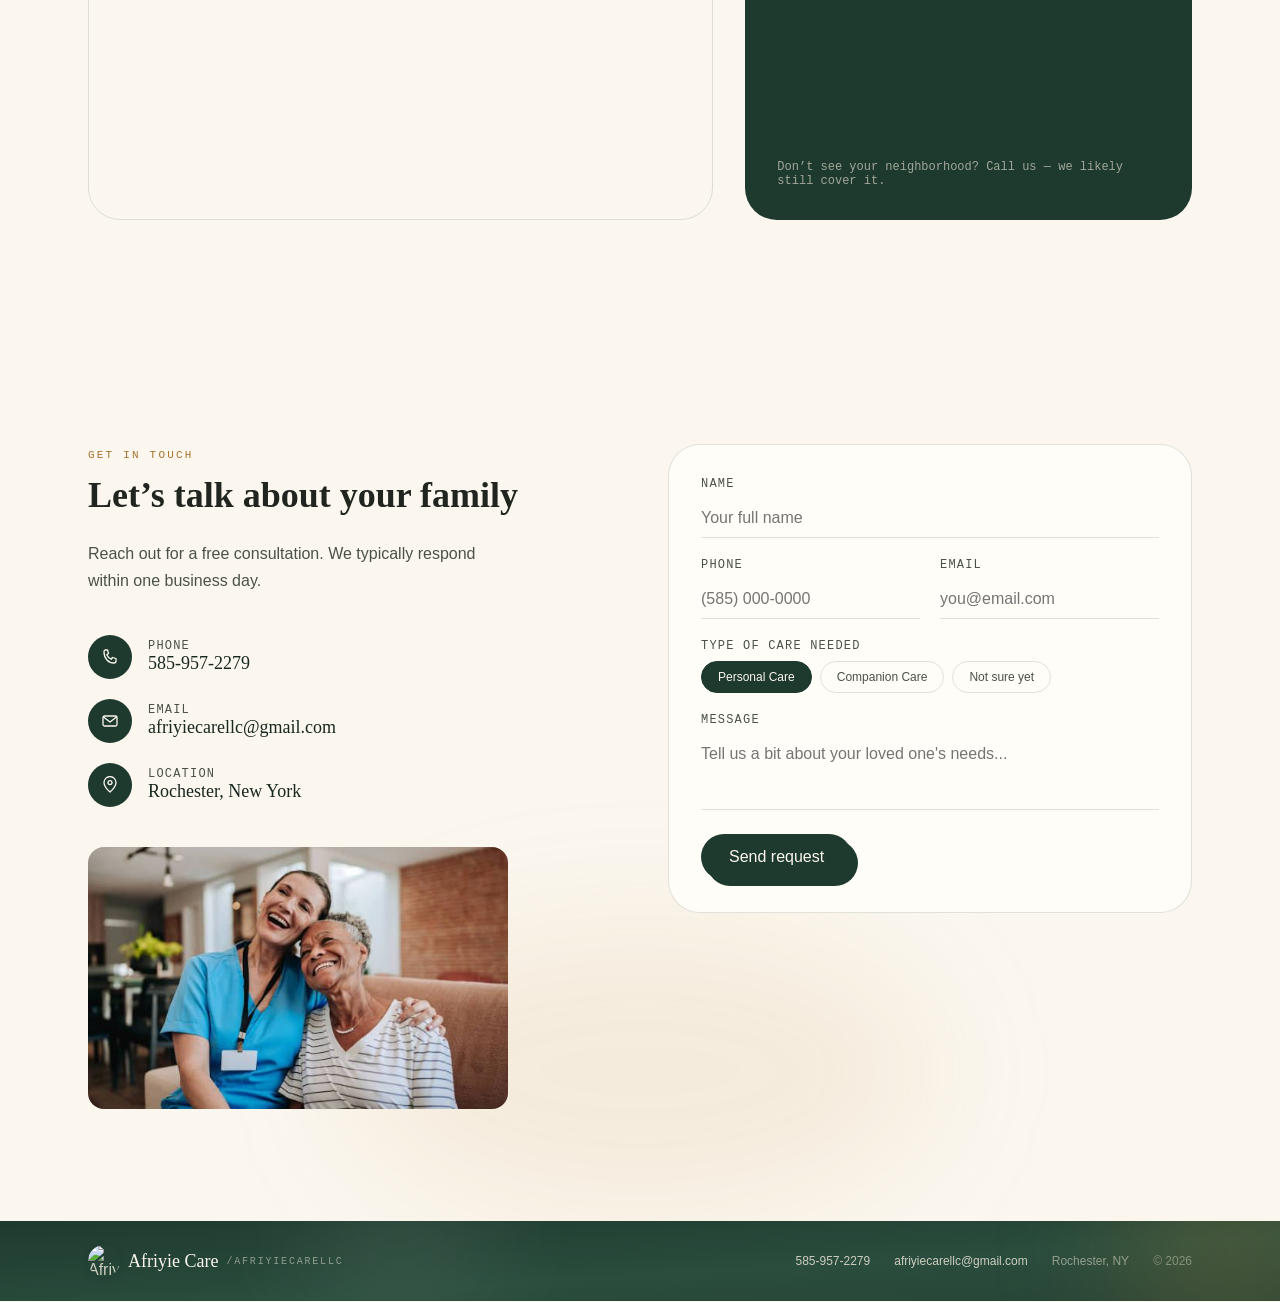
==== commit 8a2c5e44: "Rename index.html.html to index.html" ====
--- a/index.html
+++ b/index.html
@@ -10,13 +10,11 @@
   <link rel="canonical" href="https://www.afriyiecare.com/" />
   <title>Afriyie Care | In-Home Caregiver Rochester, NY | Senior &amp; Companion Care</title>
 
-  <!-- Local business / geo targeting -->
   <meta name="geo.region" content="US-NY" />
   <meta name="geo.placename" content="Rochester, New York" />
   <meta name="geo.position" content="43.1566;-77.6088" />
   <meta name="ICBM" content="43.1566, -77.6088" />
 
-  <!-- Open Graph (Facebook, LinkedIn, iMessage previews) -->
   <meta property="og:type" content="website" />
   <meta property="og:site_name" content="Afriyie Care" />
   <meta property="og:title" content="Afriyie Care | In-Home Caregiver Rochester, NY" />
@@ -25,22 +23,17 @@
   <meta property="og:url" content="https://www.afriyiecare.com/" />
   <meta property="og:locale" content="en_US" />
 
-  <!-- Twitter / X card -->
   <meta name="twitter:card" content="summary" />
   <meta name="twitter:title" content="Afriyie Care | In-Home Caregiver Rochester, NY" />
   <meta name="twitter:description" content="Compassionate in-home caregiving, personal care, and companion care for seniors across Rochester, NY." />
   <meta name="twitter:image" content="https://www.afriyiecare.com/images/logo.jpeg" />
 
-  <!-- Favicon / browser + home-screen icons (all point at the logo) -->
   <link rel="icon" type="image/x-icon" href="/favicon.ico" />
   <link rel="icon" type="image/jpeg" sizes="512x512" href="images/logo.jpeg" />
   <link rel="apple-touch-icon" sizes="180x180" href="images/apple-touch-icon.png" />
   <link rel="manifest" href="site.webmanifest" />
   <meta name="theme-color" content="#17281f" />
 
-  <link rel="stylesheet" href="css/styles.css" />
-
-  <!-- Structured data so Google can show Afriyie Care as a local caregiving business -->
   <script type="application/ld+json">
   {
     "@context": "https://schema.org",
@@ -52,17 +45,8 @@
     "telephone": "+1-585-957-2279",
     "email": "afriyiecarellc@gmail.com",
     "description": "Compassionate in-home caregiving, personal care, and companion care for seniors and adults in Rochester, New York and surrounding communities.",
-    "address": {
-      "@type": "PostalAddress",
-      "addressLocality": "Rochester",
-      "addressRegion": "NY",
-      "addressCountry": "US"
-    },
-    "geo": {
-      "@type": "GeoCoordinates",
-      "latitude": 43.1566,
-      "longitude": -77.6088
-    },
+    "address": { "@type": "PostalAddress", "addressLocality": "Rochester", "addressRegion": "NY", "addressCountry": "US" },
+    "geo": { "@type": "GeoCoordinates", "latitude": 43.1566, "longitude": -77.6088 },
     "areaServed": [
       { "@type": "City", "name": "Rochester, NY" },
       { "@type": "City", "name": "Brighton, NY" },
@@ -74,14 +58,320 @@
       { "@type": "City", "name": "Penfield, NY" }
     ],
     "priceRange": "$$",
-    "openingHoursSpecification": {
-      "@type": "OpeningHoursSpecification",
-      "dayOfWeek": ["Monday","Tuesday","Wednesday","Thursday","Friday","Saturday","Sunday"],
-      "opens": "00:00",
-      "closes": "23:59"
-    }
+    "openingHoursSpecification": { "@type": "OpeningHoursSpecification", "dayOfWeek": ["Monday","Tuesday","Wednesday","Thursday","Friday","Saturday","Sunday"], "opens": "00:00", "closes": "23:59" }
   }
   </script>
+
+  <style>
+@import url('https://fonts.googleapis.com/css2?family=Fraunces:ital,opsz,wght@0,9..144,300;0,9..144,400;0,9..144,500;0,9..144,600;0,9..144,700;1,9..144,400;1,9..144,500&family=Work+Sans:wght@300;400;500;600;700&family=Space+Mono:wght@400;500&display=swap');
+
+:root{
+  --pine-950:#122019;
+  --pine-900:#17281f;
+  --pine-800:#1e3a2f;
+  --pine-700:#2a4d3d;
+  --pine-600:#3c6650;
+  --sand-50:#fbf7ef;
+  --sand-100:#f6efdf;
+  --sand-200:#eee2c8;
+  --cream:#fffdf7;
+  --gold-500:#c68a3d;
+  --gold-600:#a8722f;
+  --clay-500:#b5654a;
+  --ink:#20261f;
+  --ink-soft:#4a5248;
+  --line: rgba(30,58,47,0.14);
+}
+
+*{ box-sizing:border-box; margin:0; padding:0; }
+html{ scroll-behavior:smooth; }
+body{
+  background:var(--sand-50);
+  color:var(--ink);
+  font-family:'Work Sans', sans-serif;
+  -webkit-font-smoothing:antialiased;
+  overflow-x:hidden;
+}
+img{ display:block; max-width:100%; }
+a{ color:inherit; text-decoration:none; }
+button{ font:inherit; cursor:pointer; background:none; border:none; color:inherit; }
+input, textarea{ font:inherit; }
+ul{ list-style:none; }
+
+.font-display{ font-family:'Fraunces', serif; }
+.font-mono{ font-family:'Space Mono', monospace; }
+
+.wrap{ max-width:1152px; margin:0 auto; padding:0 24px; }
+
+/* ---------- grain overlay ---------- */
+.grain{
+  position:fixed; inset:0; pointer-events:none; z-index:40; opacity:0.035; mix-blend-mode:multiply;
+  background-image:url("data:image/svg+xml,%3Csvg xmlns='http://www.w3.org/2000/svg' width='120' height='120'%3E%3Cfilter id='n'%3E%3CfeTurbulence type='fractalNoise' baseFrequency='0.9' numOctaves='2' stitchTiles='stitch'/%3E%3C/filter%3E%3Crect width='100%25' height='100%25' filter='url(%23n)'/%3E%3C/svg%3E");
+}
+
+/* ---------- scroll progress bar ---------- */
+#scroll-progress{ position:fixed; top:0; left:0; right:0; z-index:60; height:2.5px; background:transparent; }
+#scroll-progress-bar{ height:100%; width:0%; background:linear-gradient(to right, var(--gold-500), var(--clay-500)); transform-origin:left; transition:width 0.1s linear; }
+
+/* ---------- nav ---------- */
+header{ position:fixed; top:0; left:0; right:0; z-index:50; padding:24px 0; transition:all 0.5s ease; background:transparent; }
+header.scrolled{ padding:12px 0; background:rgba(251,247,239,0.85); backdrop-filter:blur(16px); box-shadow:0 1px 0 0 var(--line); }
+.nav-row{ display:flex; align-items:center; justify-content:space-between; }
+.brand{ display:flex; align-items:center; gap:10px; }
+.brand-logo{ width:40px; height:40px; border-radius:50%; object-fit:cover; box-shadow:0 2px 8px -2px rgba(20,37,29,0.35); transition:transform 0.3s ease; flex-shrink:0; }
+.brand:hover .brand-logo{ transform:scale(1.05); }
+.footer-logo{ width:32px; height:32px; }
+.brand-name{ font-family:'Fraunces', serif; font-size:1.5rem; letter-spacing:-0.01em; color:var(--pine-900); transition:color 0.2s; }
+.brand:hover .brand-name{ color:var(--gold-600); }
+.brand-handle{ font-family:'Space Mono', monospace; font-size:10px; text-transform:uppercase; letter-spacing:0.18em; color:var(--ink-soft); }
+nav.links{ display:none; align-items:center; gap:32px; }
+.nav-link{ position:relative; font-weight:500; font-size:14px; color:var(--pine-900); }
+.nav-link::after{ content:''; position:absolute; left:0; bottom:-4px; height:1.5px; width:0%; background:var(--gold-500); transition:width 0.35s cubic-bezier(.22,1,.36,1); }
+.nav-link:hover::after, .nav-link.active::after{ width:100%; }
+.nav-link.active{ color:var(--gold-600); }
+.nav-cta{ display:none; align-items:center; gap:8px; border-radius:999px; background:var(--pine-800); color:var(--sand-50); padding:10px 20px; font-size:14px; font-weight:500; transition:background-color 0.3s; }
+.nav-cta:hover{ background:var(--gold-600); }
+.menu-btn{ display:flex; flex-direction:column; align-items:center; justify-content:center; gap:6px; width:40px; height:40px; }
+.menu-btn span{ display:block; width:24px; height:1.5px; background:var(--pine-900); transition:transform 0.3s, opacity 0.3s; }
+.menu-btn.open span:nth-child(1){ transform:rotate(45deg) translateY(7px); }
+.menu-btn.open span:nth-child(2){ opacity:0; }
+.menu-btn.open span:nth-child(3){ transform:rotate(-45deg) translateY(-7px); }
+.mobile-menu{ display:none; flex-direction:column; gap:16px; padding:16px 24px 24px; background:var(--sand-50); border-top:1px solid var(--line); margin-top:16px; }
+.mobile-menu.open{ display:flex; }
+.mobile-menu a{ font-weight:500; color:var(--pine-900); }
+.mobile-menu a.phone{ color:var(--gold-600); }
+
+@media (min-width:768px){
+  nav.links{ display:flex; }
+  .nav-cta{ display:inline-flex; }
+  .menu-btn{ display:none; }
+}
+
+/* ---------- buttons ---------- */
+.btn{ display:inline-flex; align-items:center; justify-content:center; gap:8px; border-radius:999px; background:var(--pine-800); color:var(--sand-50); padding:14px 28px; font-weight:500; box-shadow:6px 6px 0 0 var(--pine-800); transition:transform 0.2s; }
+.btn:active{ box-shadow:2px 2px 0 0 var(--pine-800); transform:translate(4px,4px); }
+.magnetic{ display:inline-block; transition:transform 0.3s cubic-bezier(.16,1,.3,1); }
+.sweep-underline{ background-image:linear-gradient(var(--gold-600), var(--gold-600)); background-repeat:no-repeat; background-position:0 100%; background-size:0% 1.5px; transition:background-size 0.4s cubic-bezier(.22,1,.36,1); padding-bottom:2px; }
+.sweep-underline:hover{ background-size:100% 1.5px; }
+
+/* ---------- reveal on scroll ---------- */
+.reveal{ opacity:0; transform:translateY(28px); transition:opacity 0.9s cubic-bezier(.22,1,.36,1), transform 0.9s cubic-bezier(.22,1,.36,1); }
+.reveal.in-view{ opacity:1; transform:translateY(0); }
+.reveal-delay-1{ transition-delay:0.1s; }
+.reveal-delay-2{ transition-delay:0.22s; }
+.reveal-delay-3{ transition-delay:0.34s; }
+.reveal-delay-4{ transition-delay:0.46s; }
+.clip-reveal{ overflow:hidden; }
+.clip-reveal .clip-inner{ display:block; width:100%; height:100%; clip-path:inset(0 0 100% 0); transition:clip-path 1.1s cubic-bezier(.16,1,.3,1); }
+.clip-reveal.in-view .clip-inner{ clip-path:inset(0 0 0% 0); }
+
+/* ---------- floats / orbit / pulse ---------- */
+@keyframes orbit-spin{ from{ transform:rotate(0deg);} to{ transform:rotate(360deg);} }
+.orbit-ring{ animation:orbit-spin 40s linear infinite; transform-origin:center; }
+.orbit-ring-rev{ animation:orbit-spin 55s linear infinite reverse; transform-origin:center; }
+@keyframes float-y{ 0%,100%{ transform:translateY(0px);} 50%{ transform:translateY(-14px);} }
+.float{ animation:float-y 6s ease-in-out infinite; }
+.float-slow{ animation:float-y 9s ease-in-out infinite; }
+.float-delay{ animation-delay:1.4s; }
+@keyframes soft-pulse{ 0%,100%{ opacity:0.55; transform:scale(1);} 50%{ opacity:0.9; transform:scale(1.06);} }
+.pulse-dot{ animation:soft-pulse 2.8s ease-in-out infinite; }
+@keyframes drift-1{ 0%,100%{ transform:translate(0,0) scale(1);} 33%{ transform:translate(40px,-30px) scale(1.08);} 66%{ transform:translate(-30px,20px) scale(0.96);} }
+@keyframes drift-2{ 0%,100%{ transform:translate(0,0) scale(1);} 50%{ transform:translate(-50px,30px) scale(1.1);} }
+.blob-drift-1{ animation:drift-1 18s ease-in-out infinite; }
+.blob-drift-2{ animation:drift-2 22s ease-in-out infinite; }
+@keyframes marquee{ from{ transform:translateX(0);} to{ transform:translateX(-50%);} }
+.marquee-track{ animation:marquee 32s linear infinite; }
+.marquee-row:hover .marquee-track{ animation-play-state:paused; }
+
+.dot-grid{ background-image:radial-gradient(var(--pine-800) 1px, transparent 1px); background-size:26px 26px; opacity:0.06; }
+
+.halo-frame{ border-radius:50%; border:3px solid var(--sand-50); box-shadow:0 10px 30px -8px rgba(20,37,29,0.35); }
+
+.spotlight-card{ position:relative; isolation:isolate; }
+.spotlight-card::before{ content:''; position:absolute; inset:0; z-index:0; opacity:0; pointer-events:none; border-radius:inherit; background:radial-gradient(320px circle at var(--mx,50%) var(--my,50%), rgba(198,138,61,0.16), transparent 70%); transition:opacity 0.4s ease; }
+.spotlight-card:hover::before{ opacity:1; }
+
+.lift-card{ transition:transform 0.45s cubic-bezier(.16,1,.3,1), box-shadow 0.45s ease; }
+.lift-card:hover{ transform:translateY(-6px); box-shadow:0 20px 40px -18px rgba(20,37,29,0.35); }
+
+::selection{ background:var(--gold-500); color:var(--cream); }
+
+/* ---------- layout helpers ---------- */
+section{ position:relative; }
+.eyebrow{ font-family:'Space Mono', monospace; font-size:11px; text-transform:uppercase; letter-spacing:0.2em; color:var(--gold-600); }
+.hairline{ border-color:var(--line); }
+
+/* ---------- hero ---------- */
+.hero{ overflow:hidden; padding:144px 0 96px; }
+.hero-blob-1{ position:absolute; top:-96px; left:-96px; width:420px; height:420px; border-radius:50%; background:rgba(238,226,200,0.7); filter:blur(64px); pointer-events:none; }
+.hero-blob-2{ position:absolute; top:160px; right:-120px; width:360px; height:360px; border-radius:50%; background:rgba(198,138,61,0.1); filter:blur(64px); pointer-events:none; }
+.hero-dotgrid{ position:absolute; inset:0; pointer-events:none; }
+.hero-grid{ display:grid; gap:64px; align-items:center; grid-template-columns:1fr; }
+.hero h1{ font-size:13vw; line-height:0.98; font-weight:500; color:var(--pine-900); letter-spacing:-0.02em; }
+.hero h1 em{ font-style:italic; color:var(--gold-600); }
+.hero p.lead{ margin-top:28px; max-width:420px; color:var(--ink-soft); font-size:1.125rem; line-height:1.7; }
+.hero-cta-row{ margin-top:36px; display:flex; flex-wrap:wrap; align-items:center; gap:16px; }
+.hero-stats{ margin-top:56px; display:flex; align-items:center; gap:40px; }
+.hero-stats .num{ font-family:'Fraunces', serif; font-size:1.875rem; color:var(--pine-900); }
+.hero-stats .label{ font-size:12px; color:var(--ink-soft); margin-top:4px; max-width:160px; }
+.hero-stats .divider{ width:1px; height:40px; background:var(--line); }
+.collage{ position:relative; margin:0 auto; width:100%; max-width:420px; aspect-ratio:1/1; }
+.collage svg{ position:absolute; inset:0; width:100%; height:100%; }
+.collage img{ position:absolute; object-fit:cover; transition:transform 0.3s ease-out; }
+.collage .c1{ top:0; left:50%; transform:translateX(-50%); width:58%; aspect-ratio:1/1; }
+.collage .c2{ bottom:16px; left:0; width:42%; aspect-ratio:1/1; }
+.collage .c3{ bottom:56px; right:0; width:38%; aspect-ratio:1/1; }
+.collage .c4{ top:32px; right:4px; width:30%; aspect-ratio:1/1; }
+
+@media (min-width:640px){ .hero h1{ font-size:3.75rem; } }
+@media (min-width:768px){
+  .hero h1{ font-size:4.5rem; }
+  .hero-grid{ grid-template-columns:1.05fr 0.95fr; }
+}
+
+/* ---------- services ---------- */
+.services{ padding:112px 0; }
+.section-head{ max-width:576px; margin-bottom:80px; }
+.section-head h2{ font-family:'Fraunces', serif; font-size:2.25rem; color:var(--pine-900); margin-top:12px; }
+.section-head h2 em{ font-style:italic; }
+.service-card{ display:grid; gap:40px; align-items:center; grid-template-columns:1fr; margin-bottom:96px; }
+.service-card:last-child{ margin-bottom:0; }
+.service-card.reverse .service-media{ order:2; }
+.service-media{ position:relative; border-radius:2rem; overflow:hidden; aspect-ratio:4/3; }
+.service-media img{ width:100%; height:100%; object-fit:cover; transition:transform 0.7s; }
+.service-media:hover img{ transform:scale(1.05); }
+.service-media::after{ content:''; position:absolute; inset:0; background:linear-gradient(to top, rgba(18,32,25,0.4), transparent 60%); }
+.service-body h3{ font-family:'Fraunces', serif; font-size:1.875rem; color:var(--pine-900); margin:12px 0 16px; }
+.service-body p{ color:var(--ink-soft); line-height:1.7; margin-bottom:24px; }
+.service-list{ display:grid; grid-template-columns:1fr; gap:12px 24px; }
+.service-list li{ display:flex; align-items:flex-start; gap:10px; font-size:14px; }
+.service-list svg{ margin-top:4px; flex-shrink:0; }
+.services-strip{ margin-top:96px; display:grid; grid-template-columns:repeat(2,1fr); gap:16px; }
+.services-strip .tile{ border-radius:1rem; overflow:hidden; aspect-ratio:1/1; }
+.services-strip .tile img{ width:100%; height:100%; object-fit:cover; transition:transform 0.7s; }
+.services-strip .tile:hover img{ transform:scale(1.1); }
+
+@media (min-width:768px){
+  .service-card{ grid-template-columns:1fr 1fr; gap:64px; }
+  .service-list{ grid-template-columns:1fr 1fr; }
+  .services-strip{ grid-template-columns:repeat(4,1fr); }
+}
+
+/* ---------- approach ---------- */
+.approach{ padding:112px 0; background:var(--pine-900); color:var(--sand-50); overflow:hidden; }
+.approach .eyebrow{ color:var(--gold-500); }
+.approach h2{ font-family:'Fraunces', serif; font-size:2.25rem; margin-top:12px; }
+.approach-blob{ position:absolute; top:0; right:0; width:500px; height:500px; border-radius:50%; background:var(--pine-800); filter:blur(64px); opacity:0.6; transform:translate(33%,-33%); pointer-events:none; }
+.steps{ display:grid; grid-template-columns:1fr; gap:56px 32px; position:relative; }
+.step{ position:relative; padding:24px; margin:-24px; border-radius:1rem; border:1px solid transparent; transition:border-color 0.5s; }
+.step:hover{ border-color:rgba(255,255,255,0.1); }
+.step .n{ font-family:'Fraunces', serif; font-size:3.75rem; color:rgba(251,247,239,0.15); position:relative; z-index:1; }
+.step h3{ font-family:'Fraunces', serif; font-size:1.25rem; margin:12px 0 10px; position:relative; z-index:1; }
+.step p{ font-size:14px; color:rgba(246,239,223,0.7); line-height:1.7; position:relative; z-index:1; }
+.step .arrow{ display:none; position:absolute; top:24px; right:-24px; z-index:1; }
+
+@media (min-width:768px){
+  .steps{ grid-template-columns:repeat(4,1fr); }
+  .step .arrow{ display:block; }
+}
+
+/* ---------- gallery ---------- */
+.gallery{ padding:112px 0; }
+.gallery-head{ margin-bottom:56px; }
+.marquee-row{ overflow:hidden; }
+.marquee-track{ display:flex; gap:16px; width:max-content; }
+.marquee-track img{ width:224px; height:160px; border-radius:1rem; object-fit:cover; flex-shrink:0; transition:transform 0.5s; }
+.marquee-track img:hover{ transform:scale(1.1); }
+.marquee-stack{ display:flex; flex-direction:column; gap:16px; }
+
+@media (min-width:768px){ .marquee-track img{ width:288px; height:192px; } }
+
+/* ---------- testimonials ---------- */
+.testimonials{ padding:112px 0; background:var(--sand-100); }
+.testi-grid{ display:grid; grid-template-columns:1fr; gap:56px; align-items:center; }
+.testi-portrait{ position:relative; width:224px; height:224px; margin:0 auto; }
+.testi-portrait img{ width:100%; height:100%; object-fit:cover; }
+.testi-portrait svg{ position:absolute; inset:0; width:100%; height:100%; }
+.quotes{ display:grid; gap:32px; }
+.quote{ border-left:2px solid rgba(198,138,61,0.5); padding-left:24px; padding-top:4px; padding-bottom:4px; }
+.quote p{ font-family:'Fraunces', serif; font-size:1.25rem; color:var(--pine-900); line-height:1.4; }
+.quote .name{ font-family:'Space Mono', monospace; font-size:11px; text-transform:uppercase; letter-spacing:0.15em; color:var(--ink-soft); margin-top:12px; }
+
+@media (min-width:768px){
+  .testi-grid{ grid-template-columns:0.7fr 1.3fr; }
+  .testi-portrait{ width:288px; height:288px; }
+}
+
+/* ---------- service area ---------- */
+.area{ padding:112px 0; }
+.area-grid{ display:grid; grid-template-columns:1fr; gap:32px; }
+.area-map{ border-radius:2rem; overflow:hidden; border:1px solid var(--line); aspect-ratio:4/3; }
+.area-map iframe{ width:100%; height:100%; border:0; filter:grayscale(15%) contrast(1.05); }
+.area-panel{ background:var(--pine-800); color:var(--sand-50); border-radius:2rem; padding:32px; display:flex; flex-direction:column; justify-content:space-between; }
+.area-panel h3{ font-family:'Fraunces', serif; font-size:1.5rem; margin-bottom:24px; }
+.area-list{ display:grid; grid-template-columns:1fr 1fr; gap:12px 16px; }
+.area-list li{ display:flex; align-items:center; gap:8px; font-size:14px; color:rgba(246,239,223,0.85); }
+.area-list .dot{ width:6px; height:6px; border-radius:50%; background:var(--gold-500); }
+.area-note{ font-size:12px; color:rgba(246,239,223,0.6); margin-top:40px; font-family:'Space Mono', monospace; }
+
+@media (min-width:768px){
+  .area-grid{ grid-template-columns:1.4fr 1fr; }
+  .area-map{ aspect-ratio:auto; height:420px; }
+}
+
+/* ---------- contact ---------- */
+.contact{ padding:112px 0; overflow:hidden; }
+.contact-glow{ position:absolute; bottom:0; left:50%; transform:translateX(-50%); width:600px; height:300px; border-radius:50%; background:rgba(198,138,61,0.1); filter:blur(64px); pointer-events:none; }
+.contact-grid{ display:grid; grid-template-columns:1fr; gap:56px; align-items:flex-start; }
+.contact-info-row{ display:flex; align-items:center; gap:16px; margin-bottom:20px; }
+.contact-icon{ width:44px; height:44px; border-radius:50%; background:var(--pine-800); display:flex; align-items:center; justify-content:center; flex-shrink:0; transition:background-color 0.3s; }
+.contact-info-row:hover .contact-icon{ background:var(--gold-600); }
+.contact-info-row .label{ display:block; font-size:12px; font-family:'Space Mono', monospace; text-transform:uppercase; letter-spacing:0.1em; color:var(--ink-soft); }
+.contact-info-row .value{ font-family:'Fraunces', serif; font-size:1.125rem; color:var(--pine-900); transition:color 0.3s; }
+.contact-info-row:hover .value{ color:var(--gold-600); }
+.contact-photo{ border-radius:1rem; overflow:hidden; aspect-ratio:16/10; max-width:420px; }
+.contact-photo img{ width:100%; height:100%; object-fit:cover; }
+.contact-form-card{ background:var(--cream); border:1px solid var(--line); border-radius:2rem; padding:32px; }
+.form-field{ margin-bottom:20px; }
+.form-field label{ display:block; font-size:12px; font-family:'Space Mono', monospace; text-transform:uppercase; letter-spacing:0.1em; color:var(--ink-soft); margin-bottom:8px; }
+.form-field input, .form-field textarea{ width:100%; background:transparent; border:none; border-bottom:1px solid var(--line); outline:none; padding:10px 0; transition:border-color 0.2s; }
+.form-field input:focus, .form-field textarea:focus{ border-color:var(--gold-600); }
+.form-field textarea{ resize:none; }
+.form-row-2{ display:grid; grid-template-columns:1fr; gap:20px; }
+.service-pills{ display:flex; flex-wrap:wrap; gap:8px; }
+.service-pill{ padding:8px 16px; border-radius:999px; font-size:12px; font-weight:500; border:1px solid var(--line); color:var(--ink-soft); transition:border-color 0.2s, background-color 0.2s, color 0.2s; }
+.service-pill.active{ background:var(--pine-800); color:var(--sand-50); border-color:var(--pine-800); }
+.service-pill:hover:not(.active){ border-color:var(--gold-600); }
+.form-error{ font-size:12px; color:var(--clay-500); margin-bottom:12px; }
+.form-success{ padding:64px 0; text-align:center; }
+.form-success p.title{ font-family:'Fraunces', serif; font-size:1.5rem; color:var(--pine-900); margin-bottom:8px; }
+.form-success p.sub{ color:var(--ink-soft); font-size:14px; }
+
+@media (min-width:640px){ .form-row-2{ grid-template-columns:1fr 1fr; } }
+@media (min-width:768px){ .contact-grid{ grid-template-columns:1fr 1fr; } }
+
+/* ---------- footer ---------- */
+footer{ position:relative; overflow:hidden; background:linear-gradient(to bottom right, var(--pine-800), var(--pine-700) 60%, #274436); color:rgba(246,239,223,0.8); padding:24px 0; }
+.footer-glow-1{ position:absolute; bottom:-64px; right:-64px; width:224px; height:224px; border-radius:50%; background:rgba(198,138,61,0.2); filter:blur(64px); pointer-events:none; }
+.footer-glow-2{ position:absolute; top:-64px; left:25%; width:160px; height:160px; border-radius:50%; background:rgba(251,247,239,0.1); filter:blur(64px); pointer-events:none; }
+.footer-row{ display:flex; flex-direction:column; gap:12px; position:relative; }
+.footer-brand{ display:flex; align-items:center; gap:8px; }
+.footer-brand .name{ font-family:'Fraunces', serif; font-size:1.125rem; color:var(--sand-50); }
+.footer-brand .handle{ font-family:'Space Mono', monospace; font-size:10px; text-transform:uppercase; letter-spacing:0.18em; color:rgba(246,239,223,0.5); }
+.footer-links{ display:flex; flex-wrap:wrap; align-items:center; gap:12px 24px; font-size:12px; }
+.footer-links a:hover{ color:var(--gold-500); }
+.footer-links .muted{ color:rgba(246,239,223,0.5); }
+.footer-links .muted2{ color:rgba(246,239,223,0.4); }
+
+@media (min-width:640px){ .footer-row{ flex-direction:row; align-items:center; justify-content:space-between; } }
+
+@media (prefers-reduced-motion: reduce){
+  .orbit-ring, .orbit-ring-rev, .float, .float-slow, .pulse-dot, .marquee-track, .blob-drift-1, .blob-drift-2{ animation:none !important; }
+  .reveal{ opacity:1 !important; transform:none !important; transition:none !important; }
+  .clip-reveal .clip-inner{ clip-path:none !important; transition:none !important; }
+}
+
+</style>
 </head>
 <body>
   <div class="grain"></div>
@@ -171,10 +461,10 @@
         <svg viewBox="0 0 400 400" class="orbit-ring-rev">
           <circle cx="200" cy="200" r="152" fill="none" stroke="var(--gold-500)" stroke-opacity="0.35" stroke-width="1" stroke-dasharray="1 8" stroke-linecap="round" />
         </svg>
-        <img class="c1 halo-frame float" data-depth="14" src="images/hero-tablet.jpg" alt="Caregiver reviewing a care plan with a client" />
-        <img class="c2 halo-frame float-slow float-delay" data-depth="24" src="images/cane-hands.jpg" alt="Caregiver helping a client stand" />
-        <img class="c3 halo-frame float" data-depth="20" src="images/hug-laugh.jpg" alt="Caregiver and client sharing a laugh" />
-        <img class="c4 halo-frame float-slow" data-depth="30" src="images/blanket-wrap.jpg" alt="Caregiver wrapping a client in a blanket" />
+        <img class="c1 halo-frame float" data-depth="14" src="[data-uri]" alt="Caregiver reviewing a care plan with a client" />
+        <img class="c2 halo-frame float-slow float-delay" data-depth="24" src="[data-uri]" alt="Caregiver helping a client stand" />
+        <img class="c3 halo-frame float" data-depth="20" src="[data-uri]" alt="Caregiver and client sharing a laugh" />
+        <img class="c4 halo-frame float-slow" data-depth="30" src="[data-uri]" alt="Caregiver wrapping a client in a blanket" />
       </div>
     </div>
   </section>
@@ -189,7 +479,7 @@
 
       <div class="service-card">
         <div class="service-media clip-reveal lift-card">
-          <div class="clip-inner"><img src="images/feeding.jpg" alt="Caregiver helping a client with a meal" /></div>
+          <div class="clip-inner"><img src="[data-uri]" alt="Caregiver helping a client with a meal" /></div>
         </div>
         <div class="service-body reveal reveal-delay-1">
           <span class="eyebrow">Home &amp; Companion Care</span>
@@ -208,7 +498,7 @@
 
       <div class="service-card reverse">
         <div class="service-media clip-reveal lift-card">
-          <div class="clip-inner"><img src="images/wheelchair-elbow.jpg" alt="Caregiver assisting a client in a wheelchair" /></div>
+          <div class="clip-inner"><img src="[data-uri]" alt="Caregiver assisting a client in a wheelchair" /></div>
         </div>
         <div class="service-body reveal reveal-delay-1">
           <span class="eyebrow">Mobility &amp; Daily Living</span>
@@ -226,10 +516,10 @@
       </div>
 
       <div class="services-strip">
-        <div class="tile spotlight-card reveal reveal-delay-1"><img src="images/wheelchair-portrait.jpg" alt="" /></div>
-        <div class="tile spotlight-card reveal reveal-delay-2"><img src="images/feeding.jpg" alt="" /></div>
-        <div class="tile spotlight-card reveal reveal-delay-3"><img src="images/blanket-wrap.jpg" alt="" /></div>
-        <div class="tile spotlight-card reveal reveal-delay-4"><img src="images/cane-hands.jpg" alt="" /></div>
+        <div class="tile spotlight-card reveal reveal-delay-1"><img src="[data-uri]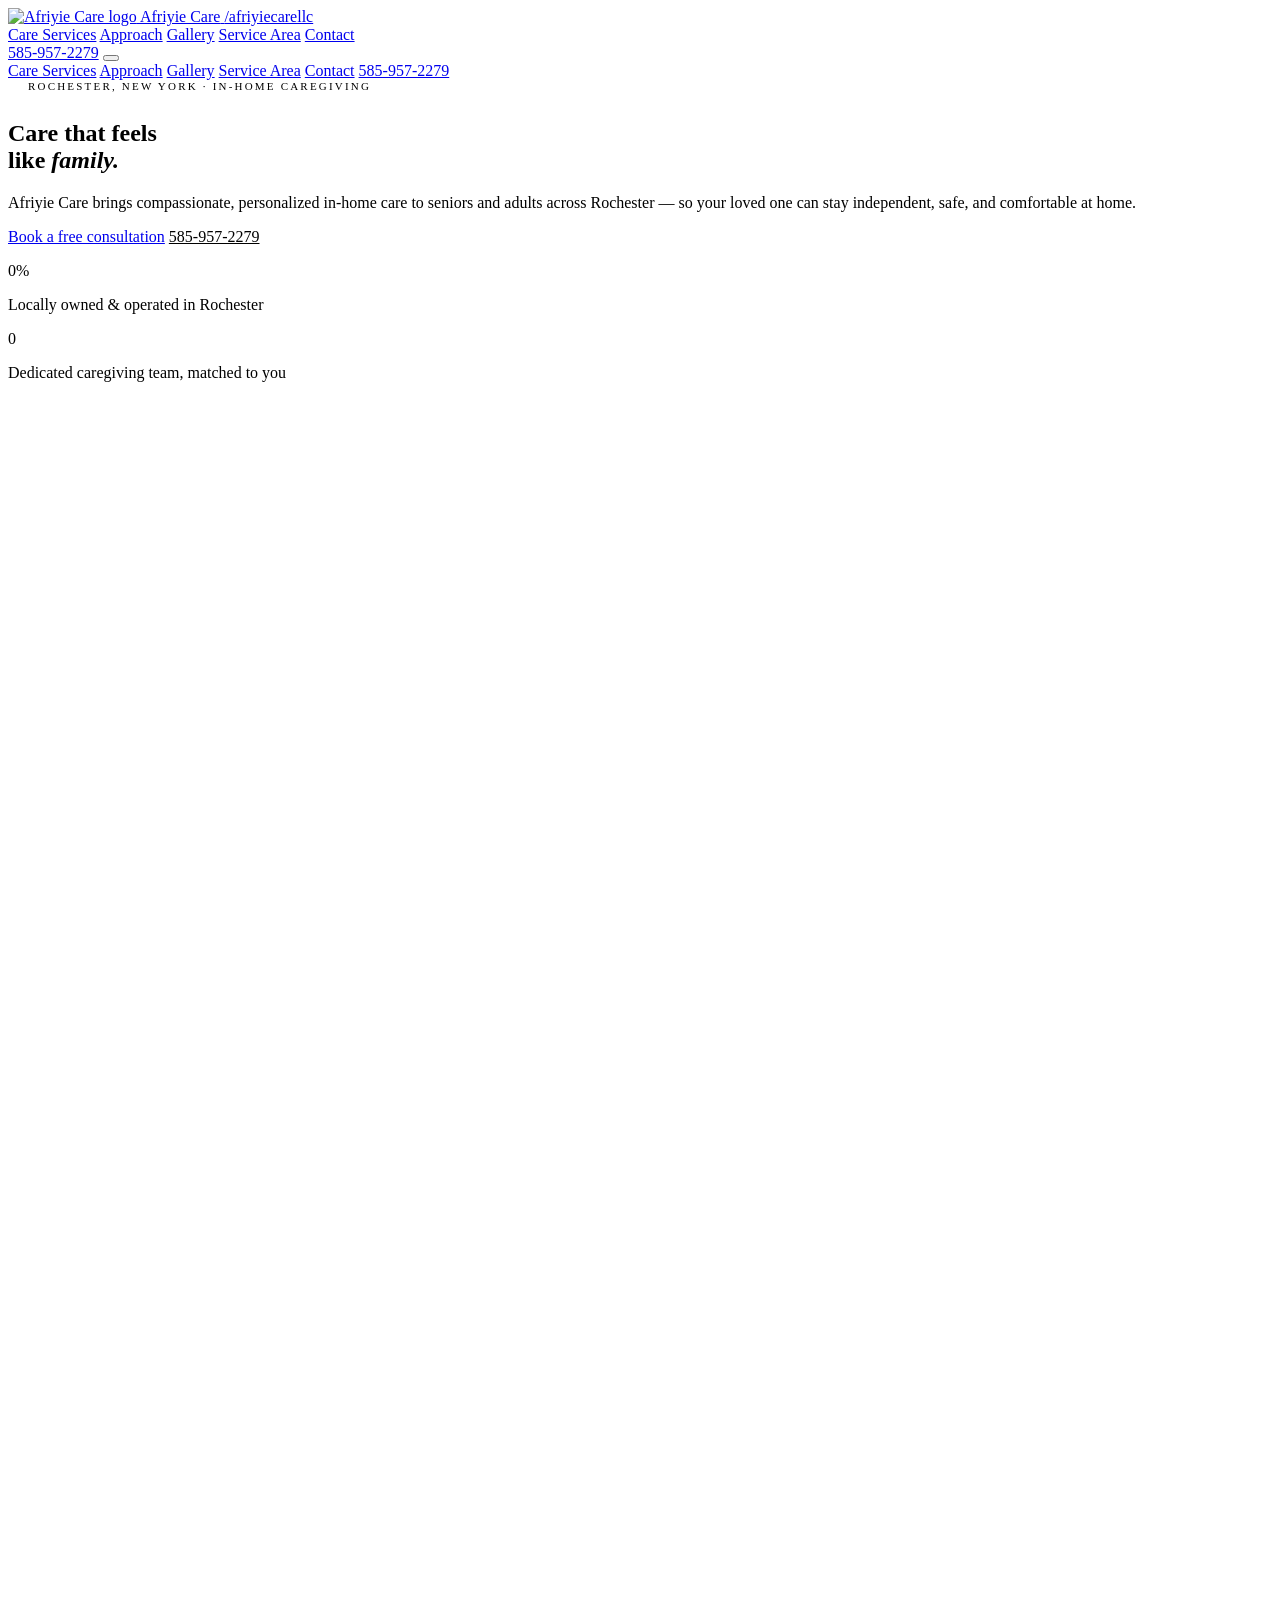
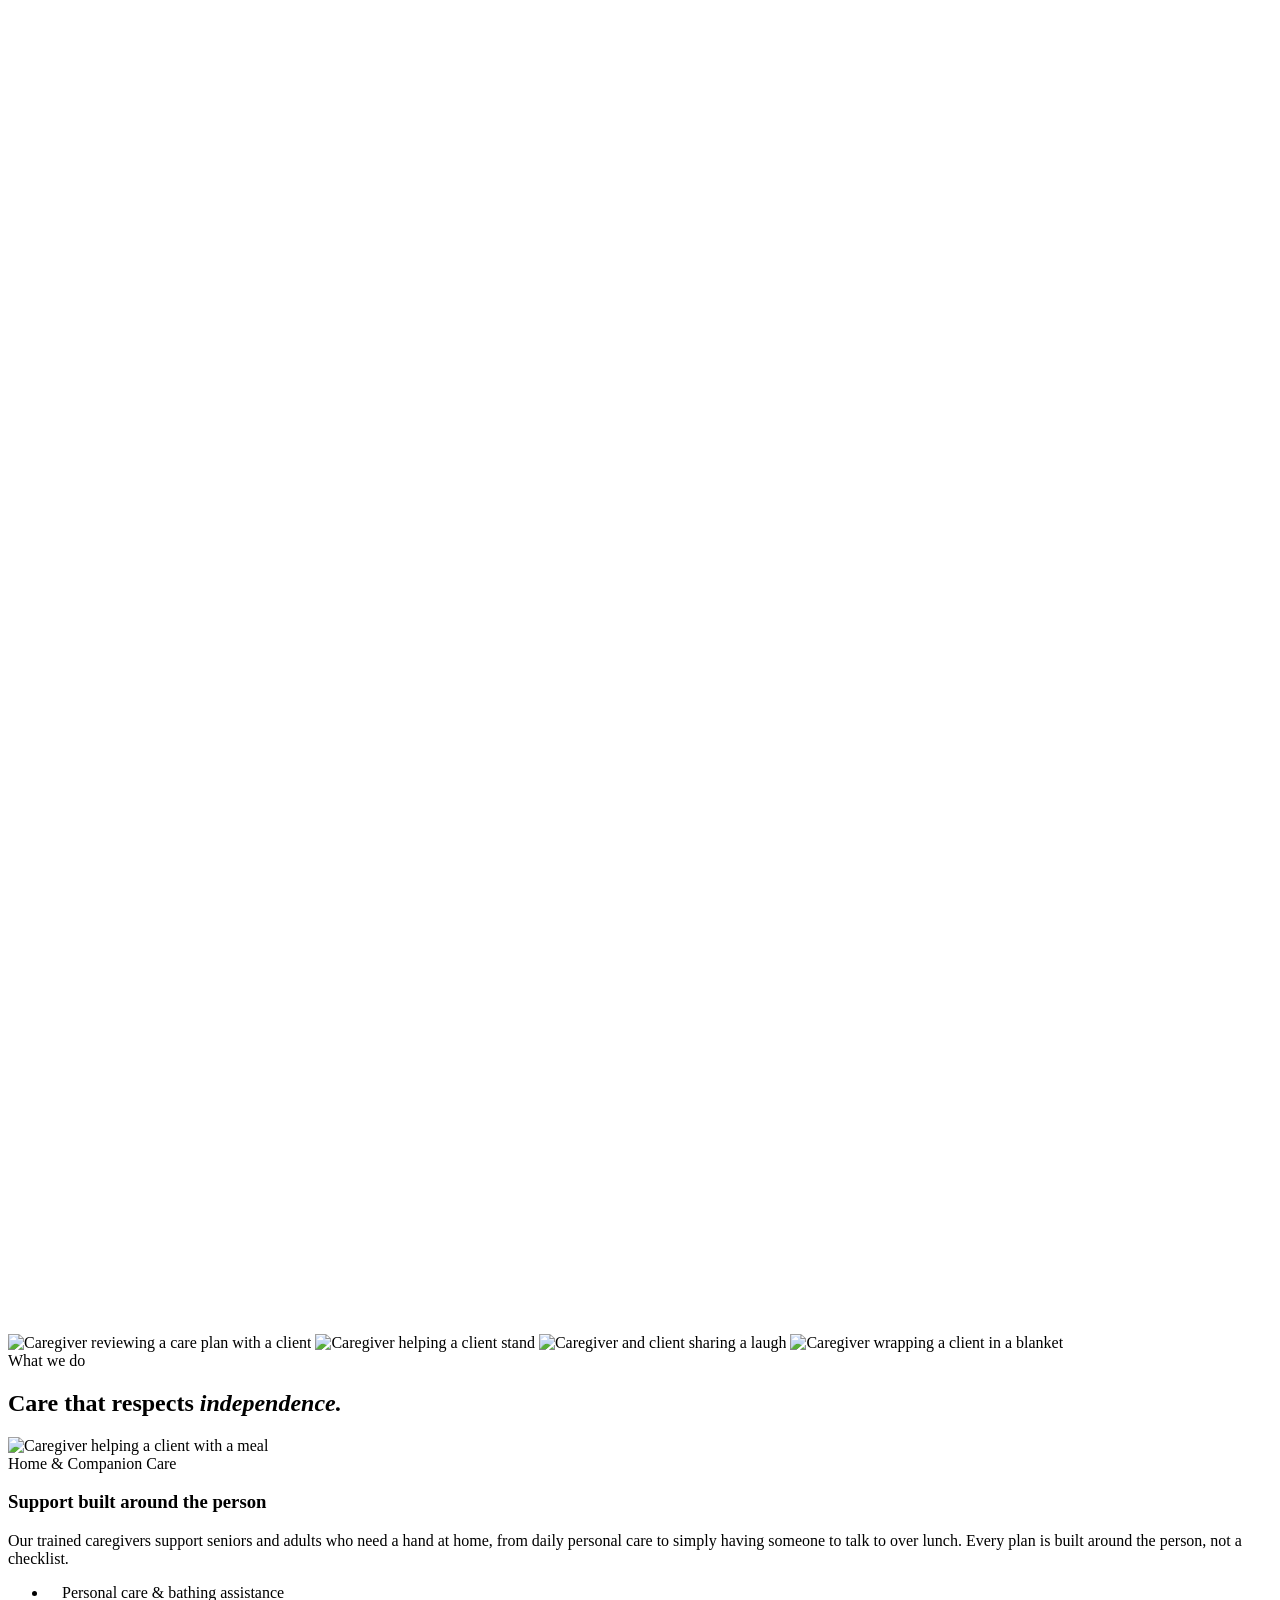
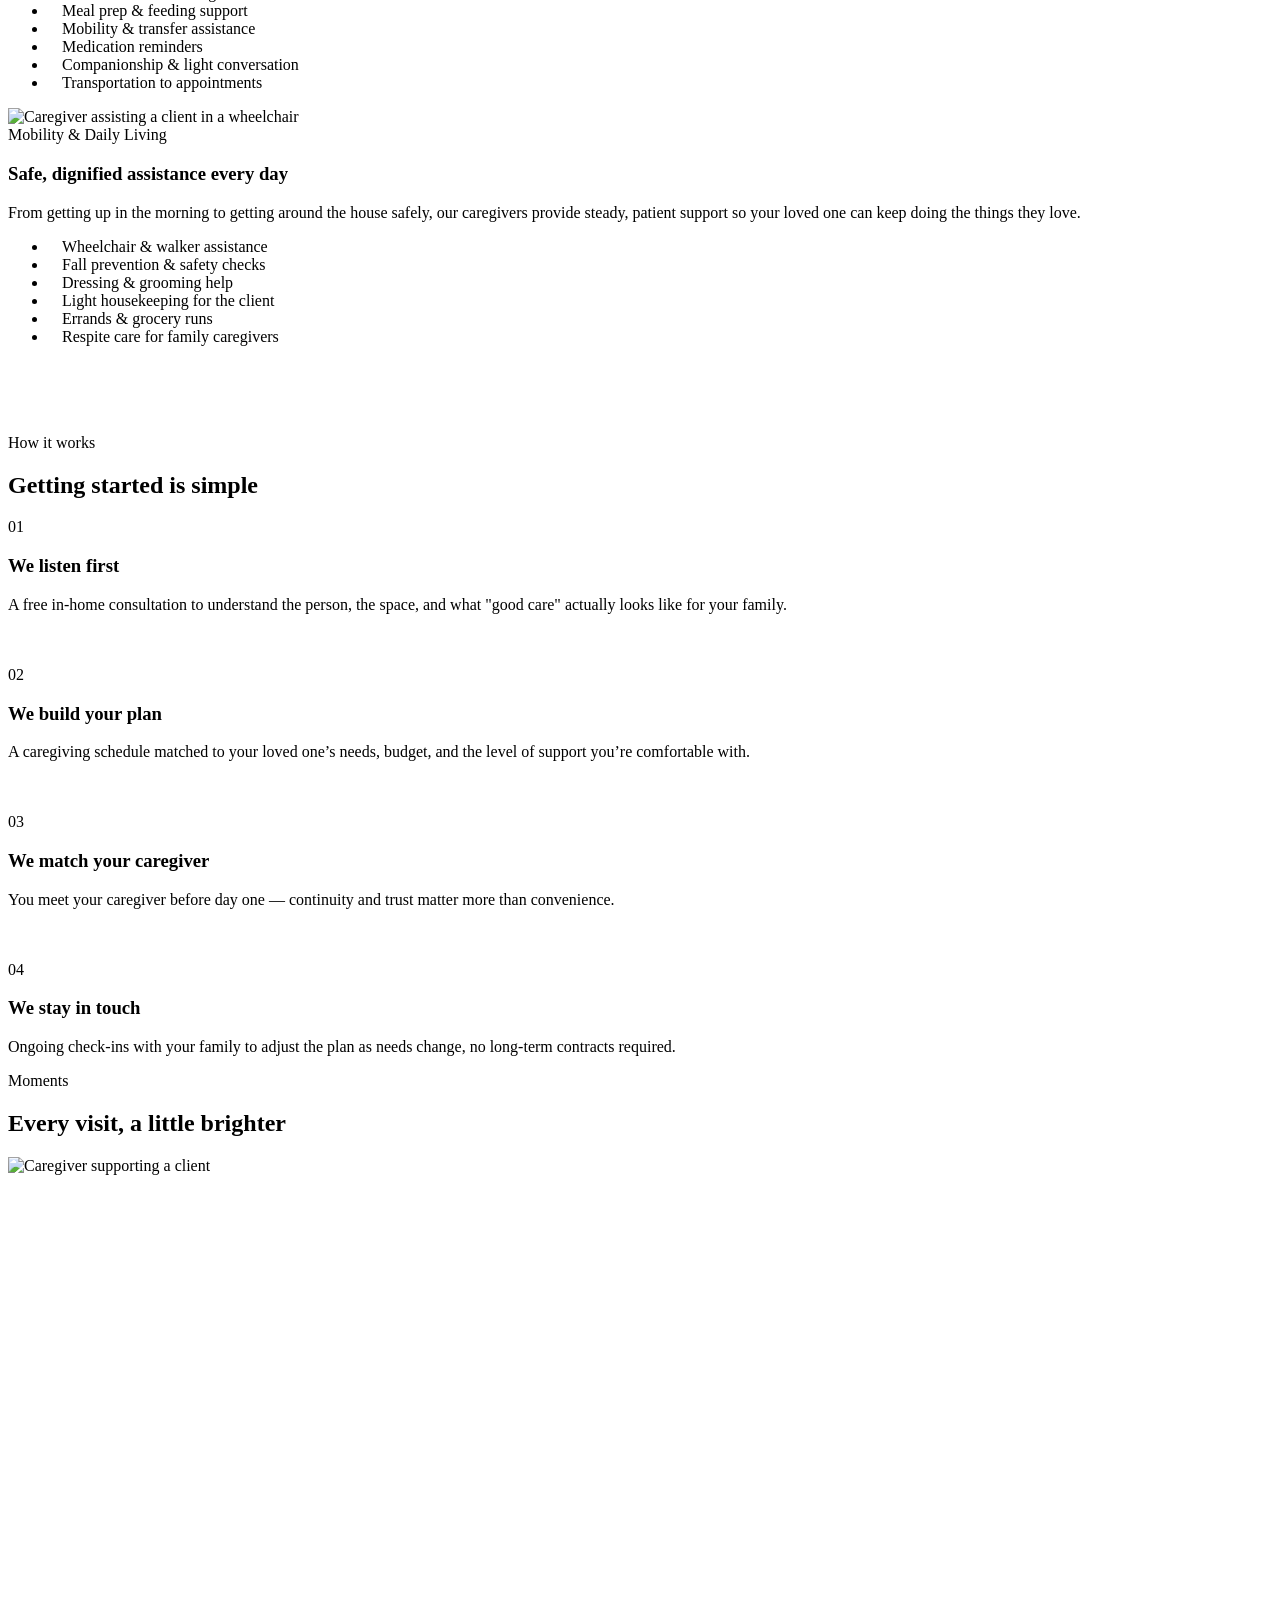
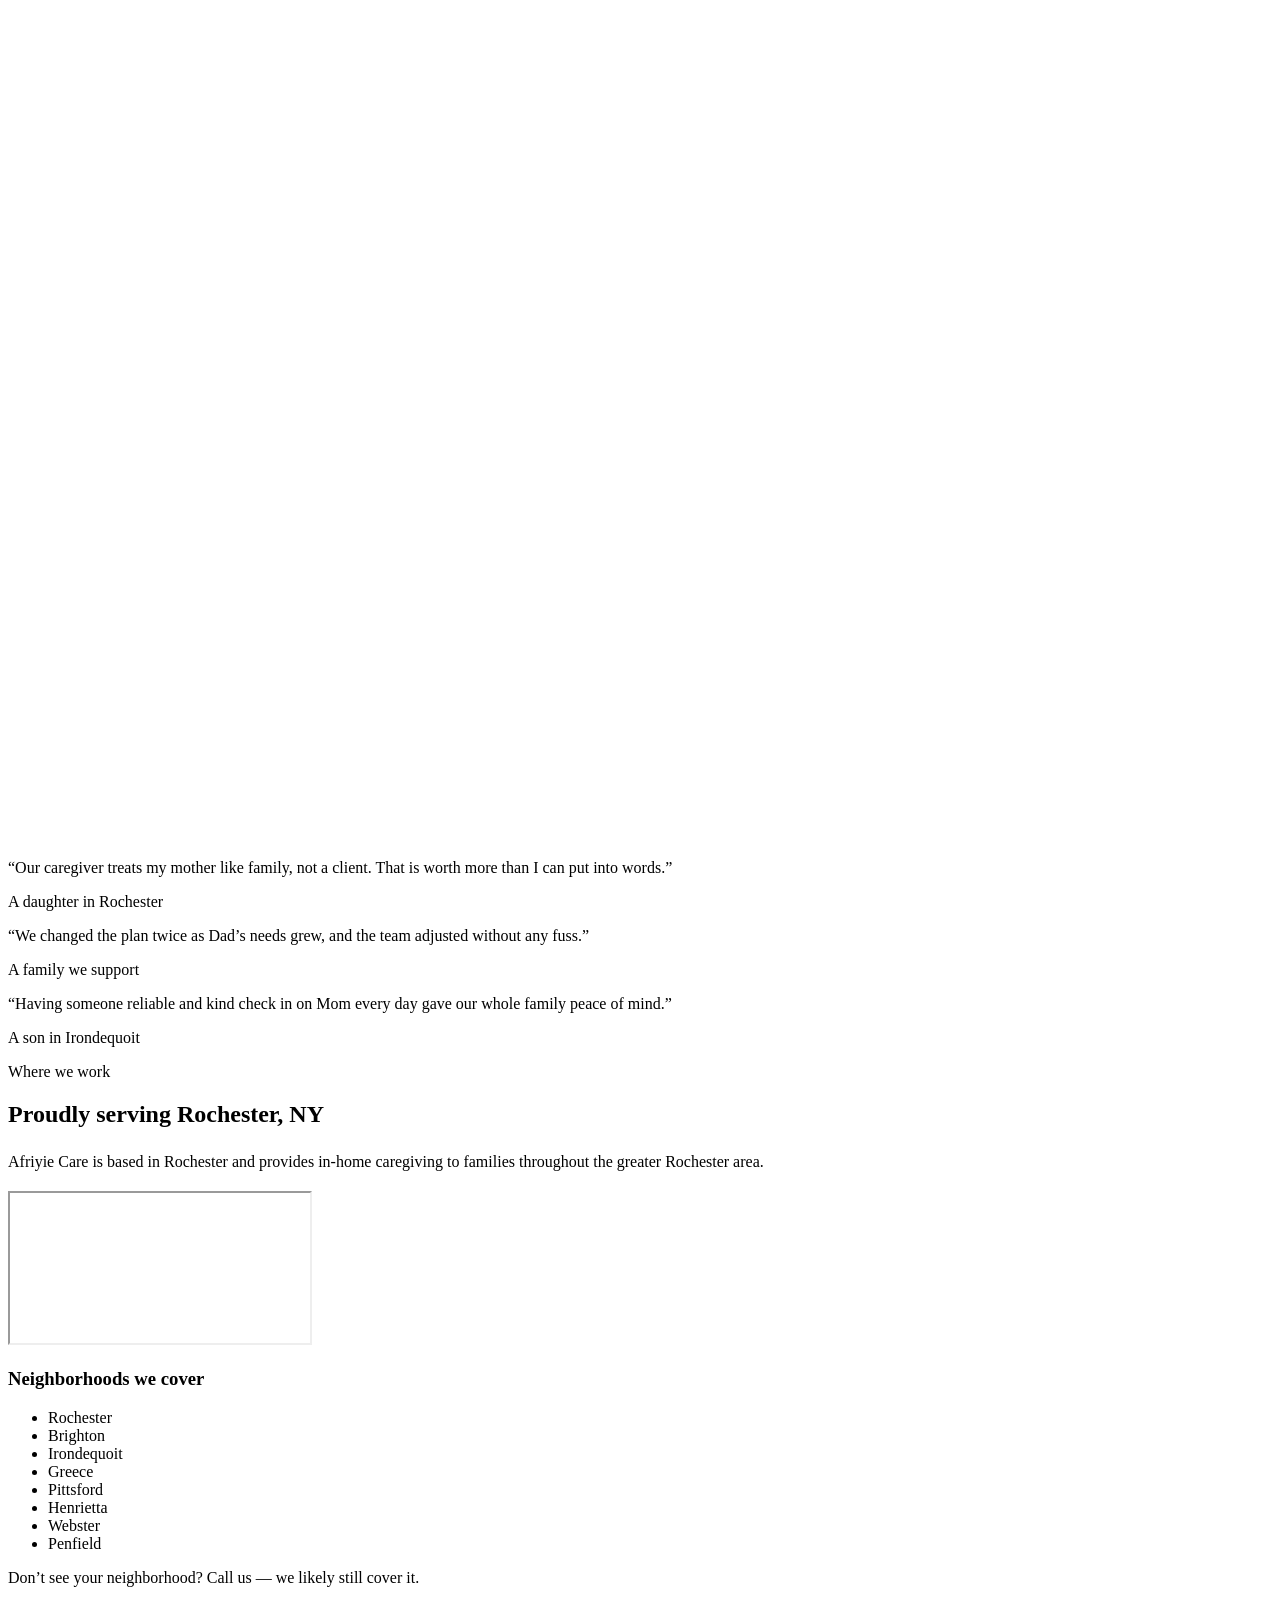
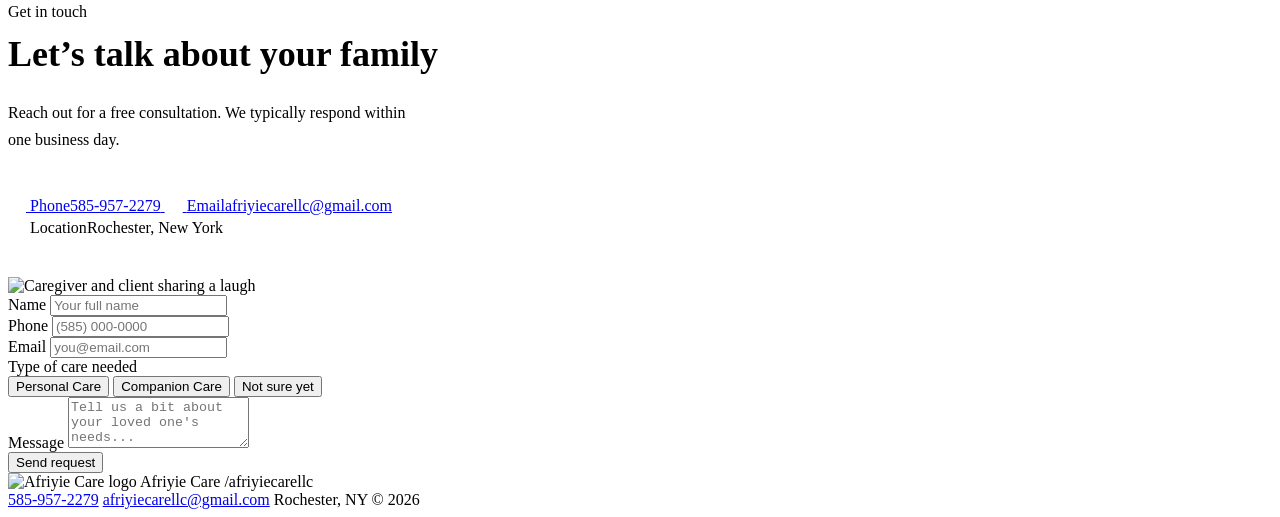
==== commit aacc1cac: "Rename index1.html to index.html" ====
--- a/index.html
+++ b/index.html
@@ -10,11 +10,13 @@
   <link rel="canonical" href="https://www.afriyiecare.com/" />
   <title>Afriyie Care | In-Home Caregiver Rochester, NY | Senior &amp; Companion Care</title>
 
+  <!-- Local business / geo targeting -->
   <meta name="geo.region" content="US-NY" />
   <meta name="geo.placename" content="Rochester, New York" />
   <meta name="geo.position" content="43.1566;-77.6088" />
   <meta name="ICBM" content="43.1566, -77.6088" />
 
+  <!-- Open Graph (Facebook, LinkedIn, iMessage previews) -->
   <meta property="og:type" content="website" />
   <meta property="og:site_name" content="Afriyie Care" />
   <meta property="og:title" content="Afriyie Care | In-Home Caregiver Rochester, NY" />
@@ -23,17 +25,22 @@
   <meta property="og:url" content="https://www.afriyiecare.com/" />
   <meta property="og:locale" content="en_US" />
 
+  <!-- Twitter / X card -->
   <meta name="twitter:card" content="summary" />
   <meta name="twitter:title" content="Afriyie Care | In-Home Caregiver Rochester, NY" />
   <meta name="twitter:description" content="Compassionate in-home caregiving, personal care, and companion care for seniors across Rochester, NY." />
   <meta name="twitter:image" content="https://www.afriyiecare.com/images/logo.jpeg" />
 
+  <!-- Favicon / browser + home-screen icons (all point at the logo) -->
   <link rel="icon" type="image/x-icon" href="/favicon.ico" />
   <link rel="icon" type="image/jpeg" sizes="512x512" href="images/logo.jpeg" />
   <link rel="apple-touch-icon" sizes="180x180" href="images/apple-touch-icon.png" />
   <link rel="manifest" href="site.webmanifest" />
   <meta name="theme-color" content="#17281f" />
 
+  <link rel="stylesheet" href="css/styles.css" />
+
+  <!-- Structured data so Google can show Afriyie Care as a local caregiving business -->
   <script type="application/ld+json">
   {
     "@context": "https://schema.org",
@@ -45,8 +52,17 @@
     "telephone": "+1-585-957-2279",
     "email": "afriyiecarellc@gmail.com",
     "description": "Compassionate in-home caregiving, personal care, and companion care for seniors and adults in Rochester, New York and surrounding communities.",
-    "address": { "@type": "PostalAddress", "addressLocality": "Rochester", "addressRegion": "NY", "addressCountry": "US" },
-    "geo": { "@type": "GeoCoordinates", "latitude": 43.1566, "longitude": -77.6088 },
+    "address": {
+      "@type": "PostalAddress",
+      "addressLocality": "Rochester",
+      "addressRegion": "NY",
+      "addressCountry": "US"
+    },
+    "geo": {
+      "@type": "GeoCoordinates",
+      "latitude": 43.1566,
+      "longitude": -77.6088
+    },
     "areaServed": [
       { "@type": "City", "name": "Rochester, NY" },
       { "@type": "City", "name": "Brighton, NY" },
@@ -58,320 +74,14 @@
       { "@type": "City", "name": "Penfield, NY" }
     ],
     "priceRange": "$$",
-    "openingHoursSpecification": { "@type": "OpeningHoursSpecification", "dayOfWeek": ["Monday","Tuesday","Wednesday","Thursday","Friday","Saturday","Sunday"], "opens": "00:00", "closes": "23:59" }
+    "openingHoursSpecification": {
+      "@type": "OpeningHoursSpecification",
+      "dayOfWeek": ["Monday","Tuesday","Wednesday","Thursday","Friday","Saturday","Sunday"],
+      "opens": "00:00",
+      "closes": "23:59"
+    }
   }
   </script>
-
-  <style>
-@import url('https://fonts.googleapis.com/css2?family=Fraunces:ital,opsz,wght@0,9..144,300;0,9..144,400;0,9..144,500;0,9..144,600;0,9..144,700;1,9..144,400;1,9..144,500&family=Work+Sans:wght@300;400;500;600;700&family=Space+Mono:wght@400;500&display=swap');
-
-:root{
-  --pine-950:#122019;
-  --pine-900:#17281f;
-  --pine-800:#1e3a2f;
-  --pine-700:#2a4d3d;
-  --pine-600:#3c6650;
-  --sand-50:#fbf7ef;
-  --sand-100:#f6efdf;
-  --sand-200:#eee2c8;
-  --cream:#fffdf7;
-  --gold-500:#c68a3d;
-  --gold-600:#a8722f;
-  --clay-500:#b5654a;
-  --ink:#20261f;
-  --ink-soft:#4a5248;
-  --line: rgba(30,58,47,0.14);
-}
-
-*{ box-sizing:border-box; margin:0; padding:0; }
-html{ scroll-behavior:smooth; }
-body{
-  background:var(--sand-50);
-  color:var(--ink);
-  font-family:'Work Sans', sans-serif;
-  -webkit-font-smoothing:antialiased;
-  overflow-x:hidden;
-}
-img{ display:block; max-width:100%; }
-a{ color:inherit; text-decoration:none; }
-button{ font:inherit; cursor:pointer; background:none; border:none; color:inherit; }
-input, textarea{ font:inherit; }
-ul{ list-style:none; }
-
-.font-display{ font-family:'Fraunces', serif; }
-.font-mono{ font-family:'Space Mono', monospace; }
-
-.wrap{ max-width:1152px; margin:0 auto; padding:0 24px; }
-
-/* ---------- grain overlay ---------- */
-.grain{
-  position:fixed; inset:0; pointer-events:none; z-index:40; opacity:0.035; mix-blend-mode:multiply;
-  background-image:url("data:image/svg+xml,%3Csvg xmlns='http://www.w3.org/2000/svg' width='120' height='120'%3E%3Cfilter id='n'%3E%3CfeTurbulence type='fractalNoise' baseFrequency='0.9' numOctaves='2' stitchTiles='stitch'/%3E%3C/filter%3E%3Crect width='100%25' height='100%25' filter='url(%23n)'/%3E%3C/svg%3E");
-}
-
-/* ---------- scroll progress bar ---------- */
-#scroll-progress{ position:fixed; top:0; left:0; right:0; z-index:60; height:2.5px; background:transparent; }
-#scroll-progress-bar{ height:100%; width:0%; background:linear-gradient(to right, var(--gold-500), var(--clay-500)); transform-origin:left; transition:width 0.1s linear; }
-
-/* ---------- nav ---------- */
-header{ position:fixed; top:0; left:0; right:0; z-index:50; padding:24px 0; transition:all 0.5s ease; background:transparent; }
-header.scrolled{ padding:12px 0; background:rgba(251,247,239,0.85); backdrop-filter:blur(16px); box-shadow:0 1px 0 0 var(--line); }
-.nav-row{ display:flex; align-items:center; justify-content:space-between; }
-.brand{ display:flex; align-items:center; gap:10px; }
-.brand-logo{ width:40px; height:40px; border-radius:50%; object-fit:cover; box-shadow:0 2px 8px -2px rgba(20,37,29,0.35); transition:transform 0.3s ease; flex-shrink:0; }
-.brand:hover .brand-logo{ transform:scale(1.05); }
-.footer-logo{ width:32px; height:32px; }
-.brand-name{ font-family:'Fraunces', serif; font-size:1.5rem; letter-spacing:-0.01em; color:var(--pine-900); transition:color 0.2s; }
-.brand:hover .brand-name{ color:var(--gold-600); }
-.brand-handle{ font-family:'Space Mono', monospace; font-size:10px; text-transform:uppercase; letter-spacing:0.18em; color:var(--ink-soft); }
-nav.links{ display:none; align-items:center; gap:32px; }
-.nav-link{ position:relative; font-weight:500; font-size:14px; color:var(--pine-900); }
-.nav-link::after{ content:''; position:absolute; left:0; bottom:-4px; height:1.5px; width:0%; background:var(--gold-500); transition:width 0.35s cubic-bezier(.22,1,.36,1); }
-.nav-link:hover::after, .nav-link.active::after{ width:100%; }
-.nav-link.active{ color:var(--gold-600); }
-.nav-cta{ display:none; align-items:center; gap:8px; border-radius:999px; background:var(--pine-800); color:var(--sand-50); padding:10px 20px; font-size:14px; font-weight:500; transition:background-color 0.3s; }
-.nav-cta:hover{ background:var(--gold-600); }
-.menu-btn{ display:flex; flex-direction:column; align-items:center; justify-content:center; gap:6px; width:40px; height:40px; }
-.menu-btn span{ display:block; width:24px; height:1.5px; background:var(--pine-900); transition:transform 0.3s, opacity 0.3s; }
-.menu-btn.open span:nth-child(1){ transform:rotate(45deg) translateY(7px); }
-.menu-btn.open span:nth-child(2){ opacity:0; }
-.menu-btn.open span:nth-child(3){ transform:rotate(-45deg) translateY(-7px); }
-.mobile-menu{ display:none; flex-direction:column; gap:16px; padding:16px 24px 24px; background:var(--sand-50); border-top:1px solid var(--line); margin-top:16px; }
-.mobile-menu.open{ display:flex; }
-.mobile-menu a{ font-weight:500; color:var(--pine-900); }
-.mobile-menu a.phone{ color:var(--gold-600); }
-
-@media (min-width:768px){
-  nav.links{ display:flex; }
-  .nav-cta{ display:inline-flex; }
-  .menu-btn{ display:none; }
-}
-
-/* ---------- buttons ---------- */
-.btn{ display:inline-flex; align-items:center; justify-content:center; gap:8px; border-radius:999px; background:var(--pine-800); color:var(--sand-50); padding:14px 28px; font-weight:500; box-shadow:6px 6px 0 0 var(--pine-800); transition:transform 0.2s; }
-.btn:active{ box-shadow:2px 2px 0 0 var(--pine-800); transform:translate(4px,4px); }
-.magnetic{ display:inline-block; transition:transform 0.3s cubic-bezier(.16,1,.3,1); }
-.sweep-underline{ background-image:linear-gradient(var(--gold-600), var(--gold-600)); background-repeat:no-repeat; background-position:0 100%; background-size:0% 1.5px; transition:background-size 0.4s cubic-bezier(.22,1,.36,1); padding-bottom:2px; }
-.sweep-underline:hover{ background-size:100% 1.5px; }
-
-/* ---------- reveal on scroll ---------- */
-.reveal{ opacity:0; transform:translateY(28px); transition:opacity 0.9s cubic-bezier(.22,1,.36,1), transform 0.9s cubic-bezier(.22,1,.36,1); }
-.reveal.in-view{ opacity:1; transform:translateY(0); }
-.reveal-delay-1{ transition-delay:0.1s; }
-.reveal-delay-2{ transition-delay:0.22s; }
-.reveal-delay-3{ transition-delay:0.34s; }
-.reveal-delay-4{ transition-delay:0.46s; }
-.clip-reveal{ overflow:hidden; }
-.clip-reveal .clip-inner{ display:block; width:100%; height:100%; clip-path:inset(0 0 100% 0); transition:clip-path 1.1s cubic-bezier(.16,1,.3,1); }
-.clip-reveal.in-view .clip-inner{ clip-path:inset(0 0 0% 0); }
-
-/* ---------- floats / orbit / pulse ---------- */
-@keyframes orbit-spin{ from{ transform:rotate(0deg);} to{ transform:rotate(360deg);} }
-.orbit-ring{ animation:orbit-spin 40s linear infinite; transform-origin:center; }
-.orbit-ring-rev{ animation:orbit-spin 55s linear infinite reverse; transform-origin:center; }
-@keyframes float-y{ 0%,100%{ transform:translateY(0px);} 50%{ transform:translateY(-14px);} }
-.float{ animation:float-y 6s ease-in-out infinite; }
-.float-slow{ animation:float-y 9s ease-in-out infinite; }
-.float-delay{ animation-delay:1.4s; }
-@keyframes soft-pulse{ 0%,100%{ opacity:0.55; transform:scale(1);} 50%{ opacity:0.9; transform:scale(1.06);} }
-.pulse-dot{ animation:soft-pulse 2.8s ease-in-out infinite; }
-@keyframes drift-1{ 0%,100%{ transform:translate(0,0) scale(1);} 33%{ transform:translate(40px,-30px) scale(1.08);} 66%{ transform:translate(-30px,20px) scale(0.96);} }
-@keyframes drift-2{ 0%,100%{ transform:translate(0,0) scale(1);} 50%{ transform:translate(-50px,30px) scale(1.1);} }
-.blob-drift-1{ animation:drift-1 18s ease-in-out infinite; }
-.blob-drift-2{ animation:drift-2 22s ease-in-out infinite; }
-@keyframes marquee{ from{ transform:translateX(0);} to{ transform:translateX(-50%);} }
-.marquee-track{ animation:marquee 32s linear infinite; }
-.marquee-row:hover .marquee-track{ animation-play-state:paused; }
-
-.dot-grid{ background-image:radial-gradient(var(--pine-800) 1px, transparent 1px); background-size:26px 26px; opacity:0.06; }
-
-.halo-frame{ border-radius:50%; border:3px solid var(--sand-50); box-shadow:0 10px 30px -8px rgba(20,37,29,0.35); }
-
-.spotlight-card{ position:relative; isolation:isolate; }
-.spotlight-card::before{ content:''; position:absolute; inset:0; z-index:0; opacity:0; pointer-events:none; border-radius:inherit; background:radial-gradient(320px circle at var(--mx,50%) var(--my,50%), rgba(198,138,61,0.16), transparent 70%); transition:opacity 0.4s ease; }
-.spotlight-card:hover::before{ opacity:1; }
-
-.lift-card{ transition:transform 0.45s cubic-bezier(.16,1,.3,1), box-shadow 0.45s ease; }
-.lift-card:hover{ transform:translateY(-6px); box-shadow:0 20px 40px -18px rgba(20,37,29,0.35); }
-
-::selection{ background:var(--gold-500); color:var(--cream); }
-
-/* ---------- layout helpers ---------- */
-section{ position:relative; }
-.eyebrow{ font-family:'Space Mono', monospace; font-size:11px; text-transform:uppercase; letter-spacing:0.2em; color:var(--gold-600); }
-.hairline{ border-color:var(--line); }
-
-/* ---------- hero ---------- */
-.hero{ overflow:hidden; padding:144px 0 96px; }
-.hero-blob-1{ position:absolute; top:-96px; left:-96px; width:420px; height:420px; border-radius:50%; background:rgba(238,226,200,0.7); filter:blur(64px); pointer-events:none; }
-.hero-blob-2{ position:absolute; top:160px; right:-120px; width:360px; height:360px; border-radius:50%; background:rgba(198,138,61,0.1); filter:blur(64px); pointer-events:none; }
-.hero-dotgrid{ position:absolute; inset:0; pointer-events:none; }
-.hero-grid{ display:grid; gap:64px; align-items:center; grid-template-columns:1fr; }
-.hero h1{ font-size:13vw; line-height:0.98; font-weight:500; color:var(--pine-900); letter-spacing:-0.02em; }
-.hero h1 em{ font-style:italic; color:var(--gold-600); }
-.hero p.lead{ margin-top:28px; max-width:420px; color:var(--ink-soft); font-size:1.125rem; line-height:1.7; }
-.hero-cta-row{ margin-top:36px; display:flex; flex-wrap:wrap; align-items:center; gap:16px; }
-.hero-stats{ margin-top:56px; display:flex; align-items:center; gap:40px; }
-.hero-stats .num{ font-family:'Fraunces', serif; font-size:1.875rem; color:var(--pine-900); }
-.hero-stats .label{ font-size:12px; color:var(--ink-soft); margin-top:4px; max-width:160px; }
-.hero-stats .divider{ width:1px; height:40px; background:var(--line); }
-.collage{ position:relative; margin:0 auto; width:100%; max-width:420px; aspect-ratio:1/1; }
-.collage svg{ position:absolute; inset:0; width:100%; height:100%; }
-.collage img{ position:absolute; object-fit:cover; transition:transform 0.3s ease-out; }
-.collage .c1{ top:0; left:50%; transform:translateX(-50%); width:58%; aspect-ratio:1/1; }
-.collage .c2{ bottom:16px; left:0; width:42%; aspect-ratio:1/1; }
-.collage .c3{ bottom:56px; right:0; width:38%; aspect-ratio:1/1; }
-.collage .c4{ top:32px; right:4px; width:30%; aspect-ratio:1/1; }
-
-@media (min-width:640px){ .hero h1{ font-size:3.75rem; } }
-@media (min-width:768px){
-  .hero h1{ font-size:4.5rem; }
-  .hero-grid{ grid-template-columns:1.05fr 0.95fr; }
-}
-
-/* ---------- services ---------- */
-.services{ padding:112px 0; }
-.section-head{ max-width:576px; margin-bottom:80px; }
-.section-head h2{ font-family:'Fraunces', serif; font-size:2.25rem; color:var(--pine-900); margin-top:12px; }
-.section-head h2 em{ font-style:italic; }
-.service-card{ display:grid; gap:40px; align-items:center; grid-template-columns:1fr; margin-bottom:96px; }
-.service-card:last-child{ margin-bottom:0; }
-.service-card.reverse .service-media{ order:2; }
-.service-media{ position:relative; border-radius:2rem; overflow:hidden; aspect-ratio:4/3; }
-.service-media img{ width:100%; height:100%; object-fit:cover; transition:transform 0.7s; }
-.service-media:hover img{ transform:scale(1.05); }
-.service-media::after{ content:''; position:absolute; inset:0; background:linear-gradient(to top, rgba(18,32,25,0.4), transparent 60%); }
-.service-body h3{ font-family:'Fraunces', serif; font-size:1.875rem; color:var(--pine-900); margin:12px 0 16px; }
-.service-body p{ color:var(--ink-soft); line-height:1.7; margin-bottom:24px; }
-.service-list{ display:grid; grid-template-columns:1fr; gap:12px 24px; }
-.service-list li{ display:flex; align-items:flex-start; gap:10px; font-size:14px; }
-.service-list svg{ margin-top:4px; flex-shrink:0; }
-.services-strip{ margin-top:96px; display:grid; grid-template-columns:repeat(2,1fr); gap:16px; }
-.services-strip .tile{ border-radius:1rem; overflow:hidden; aspect-ratio:1/1; }
-.services-strip .tile img{ width:100%; height:100%; object-fit:cover; transition:transform 0.7s; }
-.services-strip .tile:hover img{ transform:scale(1.1); }
-
-@media (min-width:768px){
-  .service-card{ grid-template-columns:1fr 1fr; gap:64px; }
-  .service-list{ grid-template-columns:1fr 1fr; }
-  .services-strip{ grid-template-columns:repeat(4,1fr); }
-}
-
-/* ---------- approach ---------- */
-.approach{ padding:112px 0; background:var(--pine-900); color:var(--sand-50); overflow:hidden; }
-.approach .eyebrow{ color:var(--gold-500); }
-.approach h2{ font-family:'Fraunces', serif; font-size:2.25rem; margin-top:12px; }
-.approach-blob{ position:absolute; top:0; right:0; width:500px; height:500px; border-radius:50%; background:var(--pine-800); filter:blur(64px); opacity:0.6; transform:translate(33%,-33%); pointer-events:none; }
-.steps{ display:grid; grid-template-columns:1fr; gap:56px 32px; position:relative; }
-.step{ position:relative; padding:24px; margin:-24px; border-radius:1rem; border:1px solid transparent; transition:border-color 0.5s; }
-.step:hover{ border-color:rgba(255,255,255,0.1); }
-.step .n{ font-family:'Fraunces', serif; font-size:3.75rem; color:rgba(251,247,239,0.15); position:relative; z-index:1; }
-.step h3{ font-family:'Fraunces', serif; font-size:1.25rem; margin:12px 0 10px; position:relative; z-index:1; }
-.step p{ font-size:14px; color:rgba(246,239,223,0.7); line-height:1.7; position:relative; z-index:1; }
-.step .arrow{ display:none; position:absolute; top:24px; right:-24px; z-index:1; }
-
-@media (min-width:768px){
-  .steps{ grid-template-columns:repeat(4,1fr); }
-  .step .arrow{ display:block; }
-}
-
-/* ---------- gallery ---------- */
-.gallery{ padding:112px 0; }
-.gallery-head{ margin-bottom:56px; }
-.marquee-row{ overflow:hidden; }
-.marquee-track{ display:flex; gap:16px; width:max-content; }
-.marquee-track img{ width:224px; height:160px; border-radius:1rem; object-fit:cover; flex-shrink:0; transition:transform 0.5s; }
-.marquee-track img:hover{ transform:scale(1.1); }
-.marquee-stack{ display:flex; flex-direction:column; gap:16px; }
-
-@media (min-width:768px){ .marquee-track img{ width:288px; height:192px; } }
-
-/* ---------- testimonials ---------- */
-.testimonials{ padding:112px 0; background:var(--sand-100); }
-.testi-grid{ display:grid; grid-template-columns:1fr; gap:56px; align-items:center; }
-.testi-portrait{ position:relative; width:224px; height:224px; margin:0 auto; }
-.testi-portrait img{ width:100%; height:100%; object-fit:cover; }
-.testi-portrait svg{ position:absolute; inset:0; width:100%; height:100%; }
-.quotes{ display:grid; gap:32px; }
-.quote{ border-left:2px solid rgba(198,138,61,0.5); padding-left:24px; padding-top:4px; padding-bottom:4px; }
-.quote p{ font-family:'Fraunces', serif; font-size:1.25rem; color:var(--pine-900); line-height:1.4; }
-.quote .name{ font-family:'Space Mono', monospace; font-size:11px; text-transform:uppercase; letter-spacing:0.15em; color:var(--ink-soft); margin-top:12px; }
-
-@media (min-width:768px){
-  .testi-grid{ grid-template-columns:0.7fr 1.3fr; }
-  .testi-portrait{ width:288px; height:288px; }
-}
-
-/* ---------- service area ---------- */
-.area{ padding:112px 0; }
-.area-grid{ display:grid; grid-template-columns:1fr; gap:32px; }
-.area-map{ border-radius:2rem; overflow:hidden; border:1px solid var(--line); aspect-ratio:4/3; }
-.area-map iframe{ width:100%; height:100%; border:0; filter:grayscale(15%) contrast(1.05); }
-.area-panel{ background:var(--pine-800); color:var(--sand-50); border-radius:2rem; padding:32px; display:flex; flex-direction:column; justify-content:space-between; }
-.area-panel h3{ font-family:'Fraunces', serif; font-size:1.5rem; margin-bottom:24px; }
-.area-list{ display:grid; grid-template-columns:1fr 1fr; gap:12px 16px; }
-.area-list li{ display:flex; align-items:center; gap:8px; font-size:14px; color:rgba(246,239,223,0.85); }
-.area-list .dot{ width:6px; height:6px; border-radius:50%; background:var(--gold-500); }
-.area-note{ font-size:12px; color:rgba(246,239,223,0.6); margin-top:40px; font-family:'Space Mono', monospace; }
-
-@media (min-width:768px){
-  .area-grid{ grid-template-columns:1.4fr 1fr; }
-  .area-map{ aspect-ratio:auto; height:420px; }
-}
-
-/* ---------- contact ---------- */
-.contact{ padding:112px 0; overflow:hidden; }
-.contact-glow{ position:absolute; bottom:0; left:50%; transform:translateX(-50%); width:600px; height:300px; border-radius:50%; background:rgba(198,138,61,0.1); filter:blur(64px); pointer-events:none; }
-.contact-grid{ display:grid; grid-template-columns:1fr; gap:56px; align-items:flex-start; }
-.contact-info-row{ display:flex; align-items:center; gap:16px; margin-bottom:20px; }
-.contact-icon{ width:44px; height:44px; border-radius:50%; background:var(--pine-800); display:flex; align-items:center; justify-content:center; flex-shrink:0; transition:background-color 0.3s; }
-.contact-info-row:hover .contact-icon{ background:var(--gold-600); }
-.contact-info-row .label{ display:block; font-size:12px; font-family:'Space Mono', monospace; text-transform:uppercase; letter-spacing:0.1em; color:var(--ink-soft); }
-.contact-info-row .value{ font-family:'Fraunces', serif; font-size:1.125rem; color:var(--pine-900); transition:color 0.3s; }
-.contact-info-row:hover .value{ color:var(--gold-600); }
-.contact-photo{ border-radius:1rem; overflow:hidden; aspect-ratio:16/10; max-width:420px; }
-.contact-photo img{ width:100%; height:100%; object-fit:cover; }
-.contact-form-card{ background:var(--cream); border:1px solid var(--line); border-radius:2rem; padding:32px; }
-.form-field{ margin-bottom:20px; }
-.form-field label{ display:block; font-size:12px; font-family:'Space Mono', monospace; text-transform:uppercase; letter-spacing:0.1em; color:var(--ink-soft); margin-bottom:8px; }
-.form-field input, .form-field textarea{ width:100%; background:transparent; border:none; border-bottom:1px solid var(--line); outline:none; padding:10px 0; transition:border-color 0.2s; }
-.form-field input:focus, .form-field textarea:focus{ border-color:var(--gold-600); }
-.form-field textarea{ resize:none; }
-.form-row-2{ display:grid; grid-template-columns:1fr; gap:20px; }
-.service-pills{ display:flex; flex-wrap:wrap; gap:8px; }
-.service-pill{ padding:8px 16px; border-radius:999px; font-size:12px; font-weight:500; border:1px solid var(--line); color:var(--ink-soft); transition:border-color 0.2s, background-color 0.2s, color 0.2s; }
-.service-pill.active{ background:var(--pine-800); color:var(--sand-50); border-color:var(--pine-800); }
-.service-pill:hover:not(.active){ border-color:var(--gold-600); }
-.form-error{ font-size:12px; color:var(--clay-500); margin-bottom:12px; }
-.form-success{ padding:64px 0; text-align:center; }
-.form-success p.title{ font-family:'Fraunces', serif; font-size:1.5rem; color:var(--pine-900); margin-bottom:8px; }
-.form-success p.sub{ color:var(--ink-soft); font-size:14px; }
-
-@media (min-width:640px){ .form-row-2{ grid-template-columns:1fr 1fr; } }
-@media (min-width:768px){ .contact-grid{ grid-template-columns:1fr 1fr; } }
-
-/* ---------- footer ---------- */
-footer{ position:relative; overflow:hidden; background:linear-gradient(to bottom right, var(--pine-800), var(--pine-700) 60%, #274436); color:rgba(246,239,223,0.8); padding:24px 0; }
-.footer-glow-1{ position:absolute; bottom:-64px; right:-64px; width:224px; height:224px; border-radius:50%; background:rgba(198,138,61,0.2); filter:blur(64px); pointer-events:none; }
-.footer-glow-2{ position:absolute; top:-64px; left:25%; width:160px; height:160px; border-radius:50%; background:rgba(251,247,239,0.1); filter:blur(64px); pointer-events:none; }
-.footer-row{ display:flex; flex-direction:column; gap:12px; position:relative; }
-.footer-brand{ display:flex; align-items:center; gap:8px; }
-.footer-brand .name{ font-family:'Fraunces', serif; font-size:1.125rem; color:var(--sand-50); }
-.footer-brand .handle{ font-family:'Space Mono', monospace; font-size:10px; text-transform:uppercase; letter-spacing:0.18em; color:rgba(246,239,223,0.5); }
-.footer-links{ display:flex; flex-wrap:wrap; align-items:center; gap:12px 24px; font-size:12px; }
-.footer-links a:hover{ color:var(--gold-500); }
-.footer-links .muted{ color:rgba(246,239,223,0.5); }
-.footer-links .muted2{ color:rgba(246,239,223,0.4); }
-
-@media (min-width:640px){ .footer-row{ flex-direction:row; align-items:center; justify-content:space-between; } }
-
-@media (prefers-reduced-motion: reduce){
-  .orbit-ring, .orbit-ring-rev, .float, .float-slow, .pulse-dot, .marquee-track, .blob-drift-1, .blob-drift-2{ animation:none !important; }
-  .reveal{ opacity:1 !important; transform:none !important; transition:none !important; }
-  .clip-reveal .clip-inner{ clip-path:none !important; transition:none !important; }
-}
-
-</style>
 </head>
 <body>
   <div class="grain"></div>
@@ -461,10 +171,10 @@
         <svg viewBox="0 0 400 400" class="orbit-ring-rev">
           <circle cx="200" cy="200" r="152" fill="none" stroke="var(--gold-500)" stroke-opacity="0.35" stroke-width="1" stroke-dasharray="1 8" stroke-linecap="round" />
         </svg>
-        <img class="c1 halo-frame float" data-depth="14" src="[data-uri]" alt="Caregiver reviewing a care plan with a client" />
-        <img class="c2 halo-frame float-slow float-delay" data-depth="24" src="[data-uri]" alt="Caregiver helping a client stand" />
-        <img class="c3 halo-frame float" data-depth="20" src="[data-uri]" alt="Caregiver and client sharing a laugh" />
-        <img class="c4 halo-frame float-slow" data-depth="30" src="[data-uri]" alt="Caregiver wrapping a client in a blanket" />
+        <img class="c1 halo-frame float" data-depth="14" src="images/hero-tablet.jpg" alt="Caregiver reviewing a care plan with a client" />
+        <img class="c2 halo-frame float-slow float-delay" data-depth="24" src="images/cane-hands.jpg" alt="Caregiver helping a client stand" />
+        <img class="c3 halo-frame float" data-depth="20" src="images/hug-laugh.jpg" alt="Caregiver and client sharing a laugh" />
+        <img class="c4 halo-frame float-slow" data-depth="30" src="images/blanket-wrap.jpg" alt="Caregiver wrapping a client in a blanket" />
       </div>
     </div>
   </section>
@@ -479,7 +189,7 @@
 
       <div class="service-card">
         <div class="service-media clip-reveal lift-card">
-          <div class="clip-inner"><img src="[data-uri]" alt="Caregiver helping a client with a meal" /></div>
+          <div class="clip-inner"><img src="images/feeding.jpg" alt="Caregiver helping a client with a meal" /></div>
         </div>
         <div class="service-body reveal reveal-delay-1">
           <span class="eyebrow">Home &amp; Companion Care</span>
@@ -498,7 +208,7 @@
 
       <div class="service-card reverse">
         <div class="service-media clip-reveal lift-card">
-          <div class="clip-inner"><img src="[data-uri]" alt="Caregiver assisting a client in a wheelchair" /></div>
+          <div class="clip-inner"><img src="images/wheelchair-elbow.jpg" alt="Caregiver assisting a client in a wheelchair" /></div>
         </div>
         <div class="service-body reveal reveal-delay-1">
           <span class="eyebrow">Mobility &amp; Daily Living</span>
@@ -516,10 +226,10 @@
       </div>
 
       <div class="services-strip">
-        <div class="tile spotlight-card reveal reveal-delay-1"><img src="[data-uri]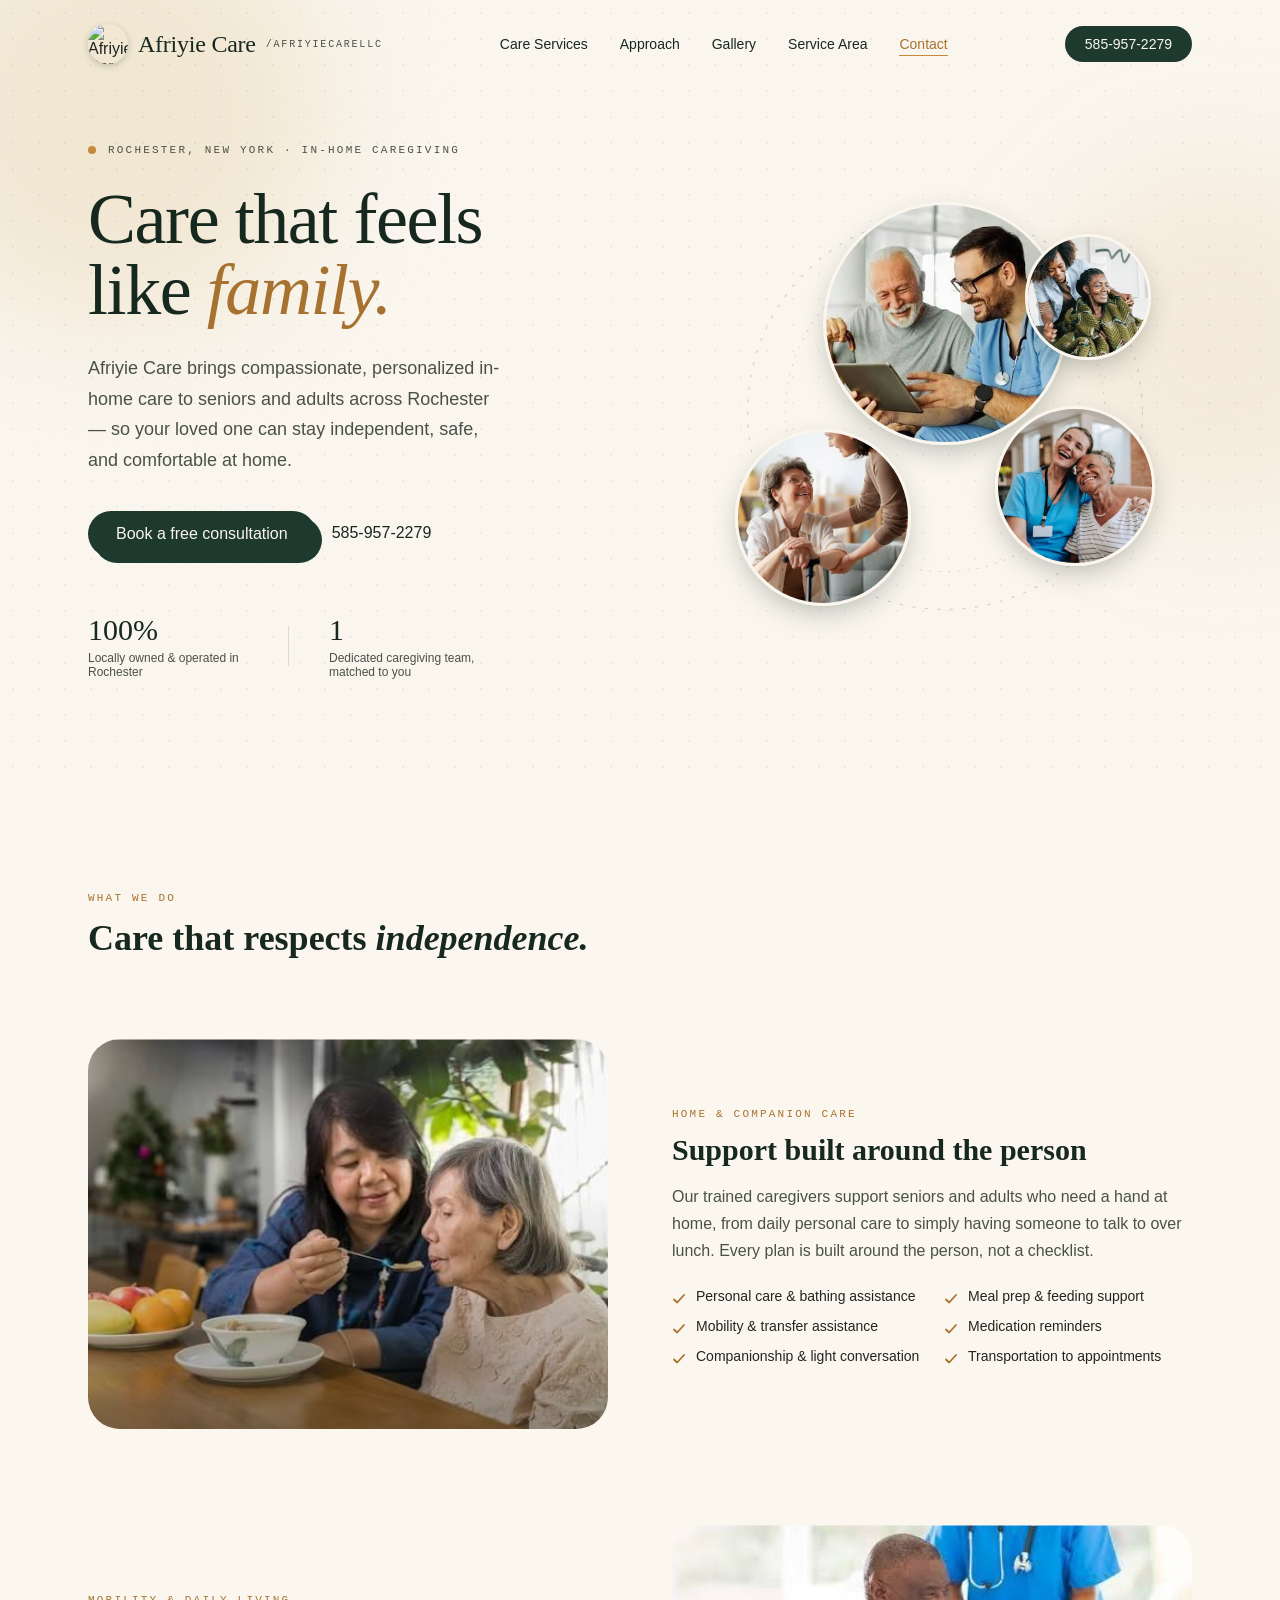
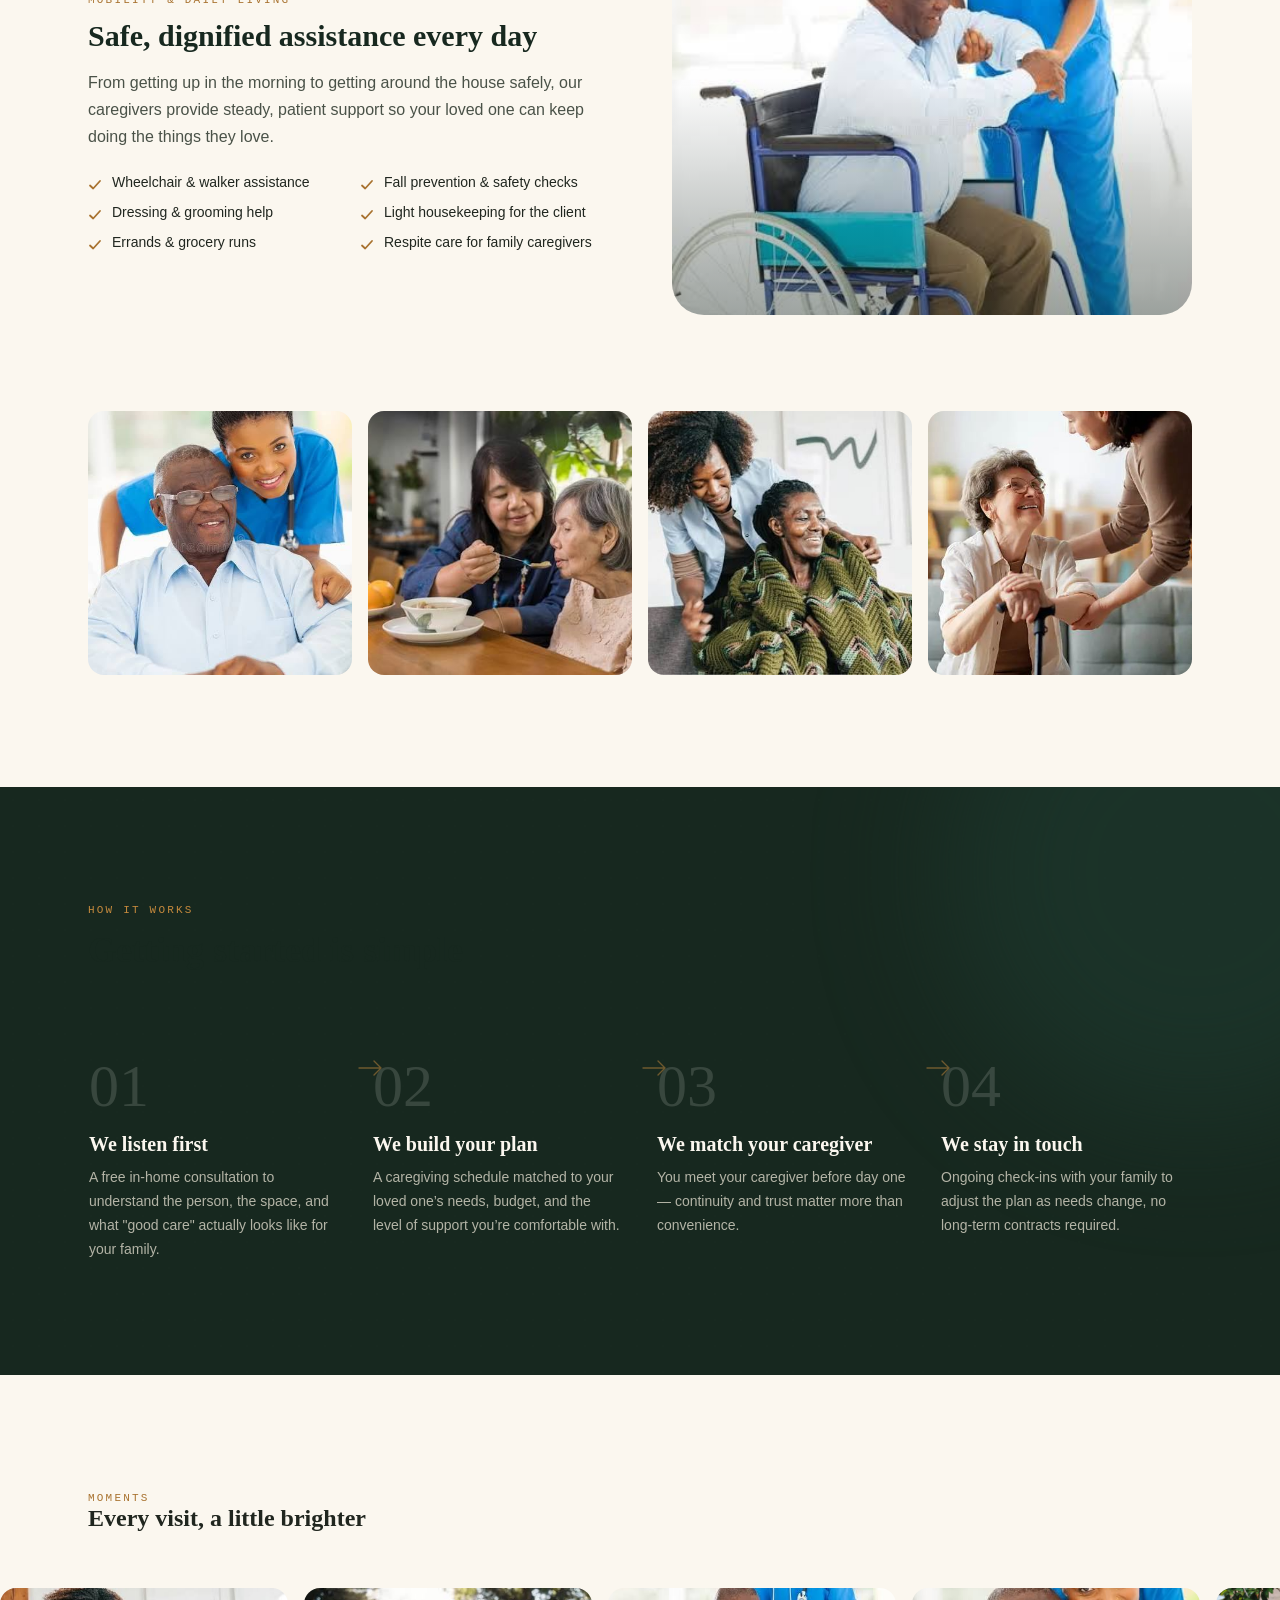
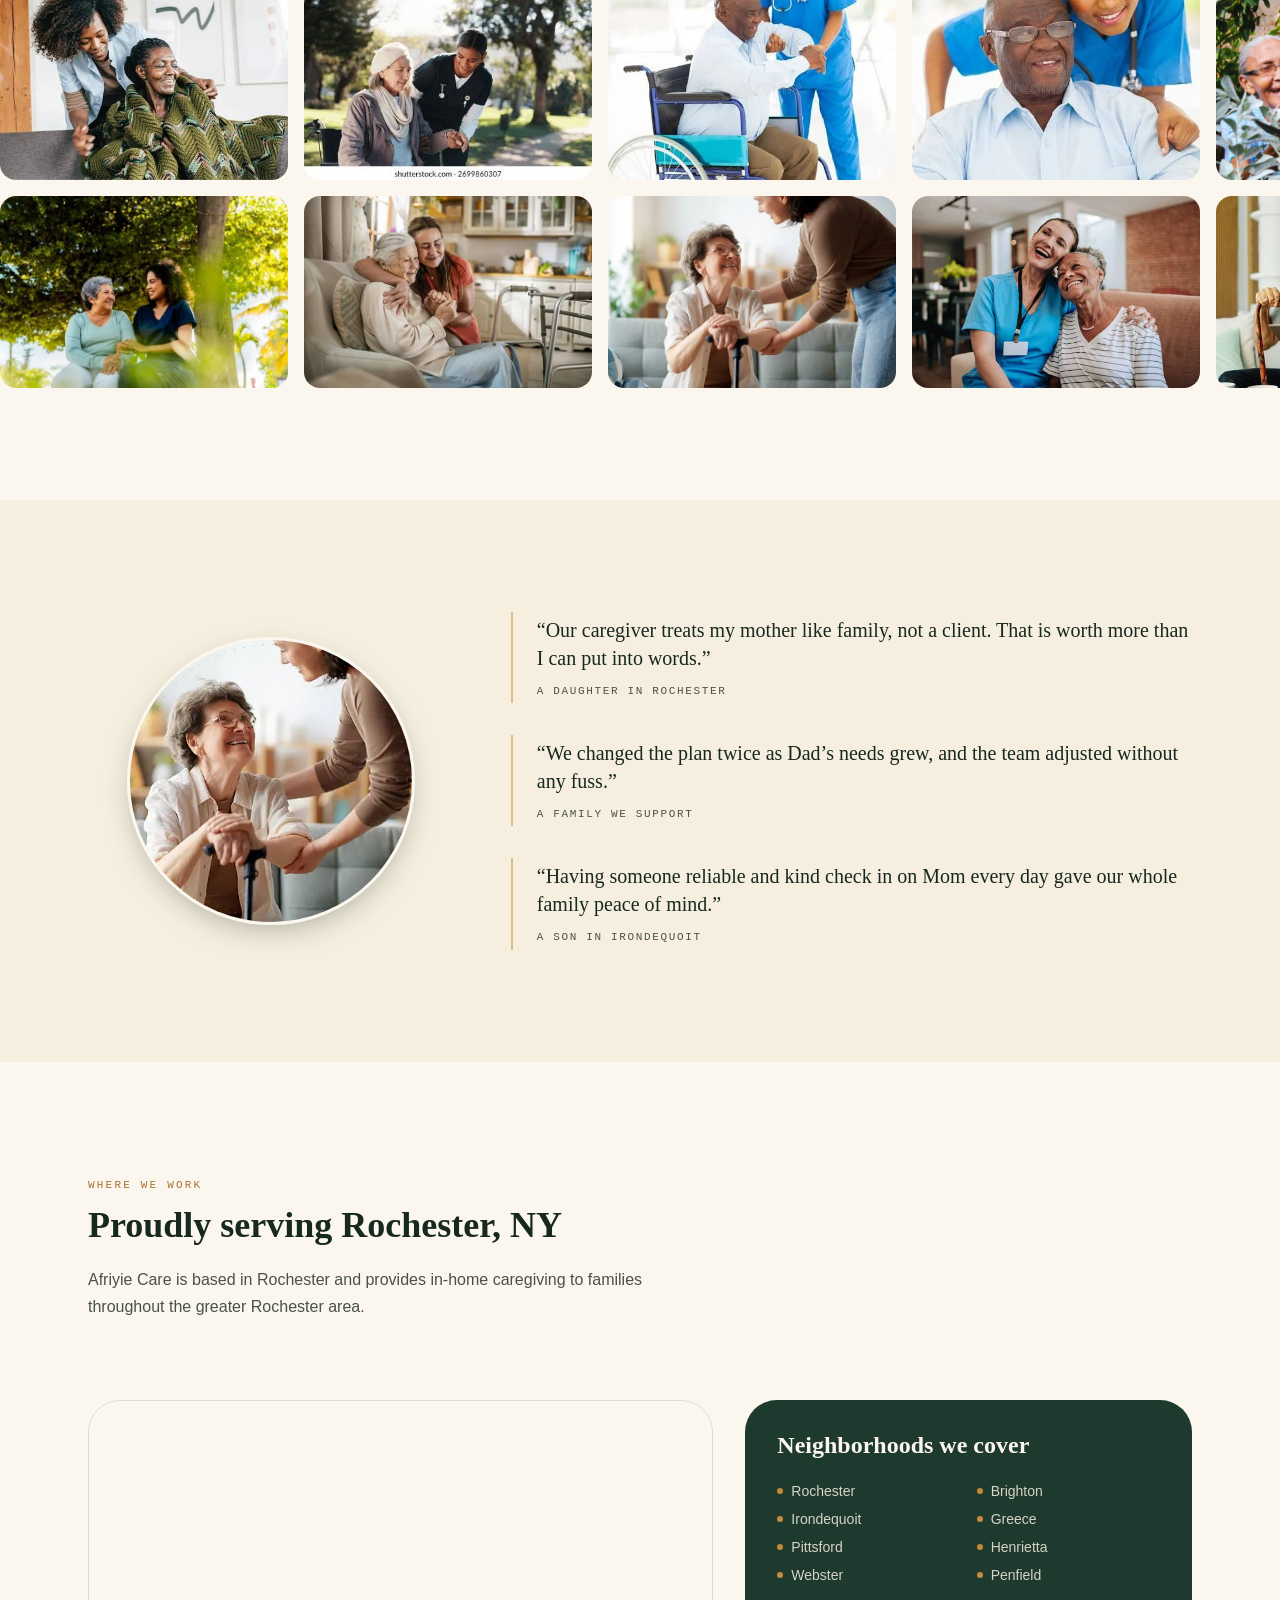
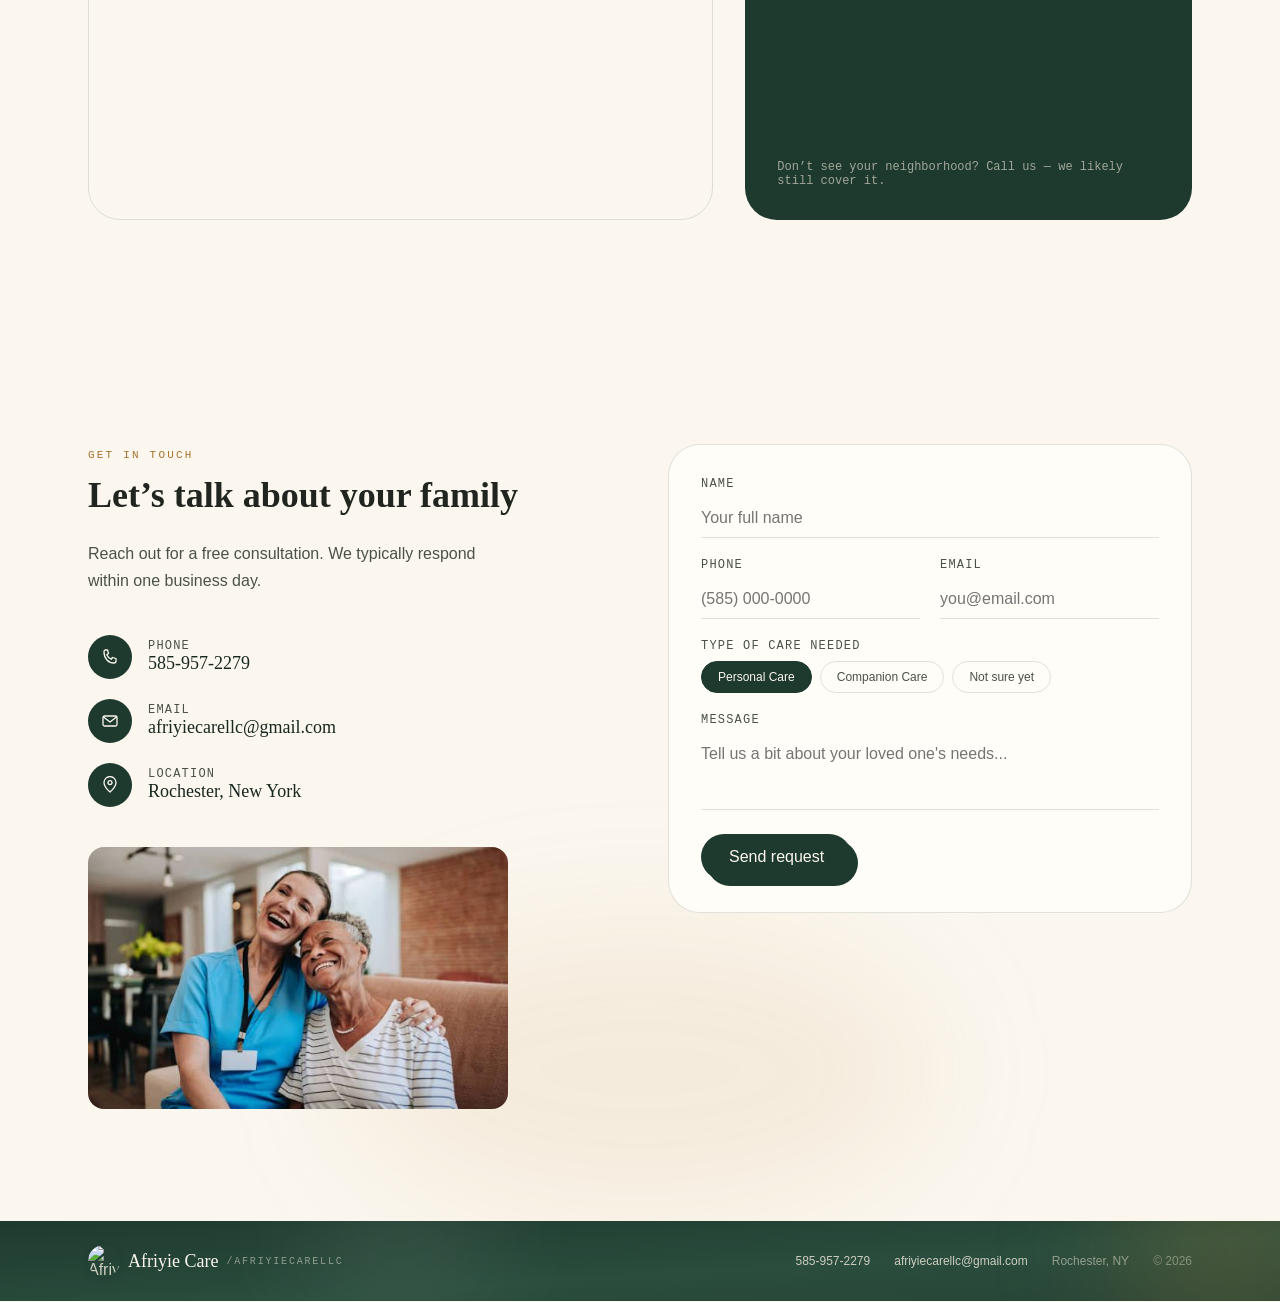
==== commit 45f82f2b: "Rename index2.html to index.html" ====
--- a/index.html
+++ b/index.html
@@ -10,13 +10,11 @@
   <link rel="canonical" href="https://www.afriyiecare.com/" />
   <title>Afriyie Care | In-Home Caregiver Rochester, NY | Senior &amp; Companion Care</title>
 
-  <!-- Local business / geo targeting -->
   <meta name="geo.region" content="US-NY" />
   <meta name="geo.placename" content="Rochester, New York" />
   <meta name="geo.position" content="43.1566;-77.6088" />
   <meta name="ICBM" content="43.1566, -77.6088" />
 
-  <!-- Open Graph (Facebook, LinkedIn, iMessage previews) -->
   <meta property="og:type" content="website" />
   <meta property="og:site_name" content="Afriyie Care" />
   <meta property="og:title" content="Afriyie Care | In-Home Caregiver Rochester, NY" />
@@ -25,22 +23,17 @@
   <meta property="og:url" content="https://www.afriyiecare.com/" />
   <meta property="og:locale" content="en_US" />
 
-  <!-- Twitter / X card -->
   <meta name="twitter:card" content="summary" />
   <meta name="twitter:title" content="Afriyie Care | In-Home Caregiver Rochester, NY" />
   <meta name="twitter:description" content="Compassionate in-home caregiving, personal care, and companion care for seniors across Rochester, NY." />
   <meta name="twitter:image" content="https://www.afriyiecare.com/images/logo.jpeg" />
 
-  <!-- Favicon / browser + home-screen icons (all point at the logo) -->
   <link rel="icon" type="image/x-icon" href="/favicon.ico" />
   <link rel="icon" type="image/jpeg" sizes="512x512" href="images/logo.jpeg" />
   <link rel="apple-touch-icon" sizes="180x180" href="images/apple-touch-icon.png" />
   <link rel="manifest" href="site.webmanifest" />
   <meta name="theme-color" content="#17281f" />
 
-  <link rel="stylesheet" href="css/styles.css" />
-
-  <!-- Structured data so Google can show Afriyie Care as a local caregiving business -->
   <script type="application/ld+json">
   {
     "@context": "https://schema.org",
@@ -52,17 +45,8 @@
     "telephone": "+1-585-957-2279",
     "email": "afriyiecarellc@gmail.com",
     "description": "Compassionate in-home caregiving, personal care, and companion care for seniors and adults in Rochester, New York and surrounding communities.",
-    "address": {
-      "@type": "PostalAddress",
-      "addressLocality": "Rochester",
-      "addressRegion": "NY",
-      "addressCountry": "US"
-    },
-    "geo": {
-      "@type": "GeoCoordinates",
-      "latitude": 43.1566,
-      "longitude": -77.6088
-    },
+    "address": { "@type": "PostalAddress", "addressLocality": "Rochester", "addressRegion": "NY", "addressCountry": "US" },
+    "geo": { "@type": "GeoCoordinates", "latitude": 43.1566, "longitude": -77.6088 },
     "areaServed": [
       { "@type": "City", "name": "Rochester, NY" },
       { "@type": "City", "name": "Brighton, NY" },
@@ -74,14 +58,320 @@
       { "@type": "City", "name": "Penfield, NY" }
     ],
     "priceRange": "$$",
-    "openingHoursSpecification": {
-      "@type": "OpeningHoursSpecification",
-      "dayOfWeek": ["Monday","Tuesday","Wednesday","Thursday","Friday","Saturday","Sunday"],
-      "opens": "00:00",
-      "closes": "23:59"
-    }
+    "openingHoursSpecification": { "@type": "OpeningHoursSpecification", "dayOfWeek": ["Monday","Tuesday","Wednesday","Thursday","Friday","Saturday","Sunday"], "opens": "00:00", "closes": "23:59" }
   }
   </script>
+
+  <style>
+@import url('https://fonts.googleapis.com/css2?family=Fraunces:ital,opsz,wght@0,9..144,300;0,9..144,400;0,9..144,500;0,9..144,600;0,9..144,700;1,9..144,400;1,9..144,500&family=Work+Sans:wght@300;400;500;600;700&family=Space+Mono:wght@400;500&display=swap');
+
+:root{
+  --pine-950:#122019;
+  --pine-900:#17281f;
+  --pine-800:#1e3a2f;
+  --pine-700:#2a4d3d;
+  --pine-600:#3c6650;
+  --sand-50:#fbf7ef;
+  --sand-100:#f6efdf;
+  --sand-200:#eee2c8;
+  --cream:#fffdf7;
+  --gold-500:#c68a3d;
+  --gold-600:#a8722f;
+  --clay-500:#b5654a;
+  --ink:#20261f;
+  --ink-soft:#4a5248;
+  --line: rgba(30,58,47,0.14);
+}
+
+*{ box-sizing:border-box; margin:0; padding:0; }
+html{ scroll-behavior:smooth; }
+body{
+  background:var(--sand-50);
+  color:var(--ink);
+  font-family:'Work Sans', sans-serif;
+  -webkit-font-smoothing:antialiased;
+  overflow-x:hidden;
+}
+img{ display:block; max-width:100%; }
+a{ color:inherit; text-decoration:none; }
+button{ font:inherit; cursor:pointer; background:none; border:none; color:inherit; }
+input, textarea{ font:inherit; }
+ul{ list-style:none; }
+
+.font-display{ font-family:'Fraunces', serif; }
+.font-mono{ font-family:'Space Mono', monospace; }
+
+.wrap{ max-width:1152px; margin:0 auto; padding:0 24px; }
+
+/* ---------- grain overlay ---------- */
+.grain{
+  position:fixed; inset:0; pointer-events:none; z-index:40; opacity:0.035; mix-blend-mode:multiply;
+  background-image:url("data:image/svg+xml,%3Csvg xmlns='http://www.w3.org/2000/svg' width='120' height='120'%3E%3Cfilter id='n'%3E%3CfeTurbulence type='fractalNoise' baseFrequency='0.9' numOctaves='2' stitchTiles='stitch'/%3E%3C/filter%3E%3Crect width='100%25' height='100%25' filter='url(%23n)'/%3E%3C/svg%3E");
+}
+
+/* ---------- scroll progress bar ---------- */
+#scroll-progress{ position:fixed; top:0; left:0; right:0; z-index:60; height:2.5px; background:transparent; }
+#scroll-progress-bar{ height:100%; width:0%; background:linear-gradient(to right, var(--gold-500), var(--clay-500)); transform-origin:left; transition:width 0.1s linear; }
+
+/* ---------- nav ---------- */
+header{ position:fixed; top:0; left:0; right:0; z-index:50; padding:24px 0; transition:all 0.5s ease; background:transparent; }
+header.scrolled{ padding:12px 0; background:rgba(251,247,239,0.85); backdrop-filter:blur(16px); box-shadow:0 1px 0 0 var(--line); }
+.nav-row{ display:flex; align-items:center; justify-content:space-between; }
+.brand{ display:flex; align-items:center; gap:10px; }
+.brand-logo{ width:40px; height:40px; border-radius:50%; object-fit:cover; box-shadow:0 2px 8px -2px rgba(20,37,29,0.35); transition:transform 0.3s ease; flex-shrink:0; }
+.brand:hover .brand-logo{ transform:scale(1.05); }
+.footer-logo{ width:32px; height:32px; }
+.brand-name{ font-family:'Fraunces', serif; font-size:1.5rem; letter-spacing:-0.01em; color:var(--pine-900); transition:color 0.2s; }
+.brand:hover .brand-name{ color:var(--gold-600); }
+.brand-handle{ font-family:'Space Mono', monospace; font-size:10px; text-transform:uppercase; letter-spacing:0.18em; color:var(--ink-soft); }
+nav.links{ display:none; align-items:center; gap:32px; }
+.nav-link{ position:relative; font-weight:500; font-size:14px; color:var(--pine-900); }
+.nav-link::after{ content:''; position:absolute; left:0; bottom:-4px; height:1.5px; width:0%; background:var(--gold-500); transition:width 0.35s cubic-bezier(.22,1,.36,1); }
+.nav-link:hover::after, .nav-link.active::after{ width:100%; }
+.nav-link.active{ color:var(--gold-600); }
+.nav-cta{ display:none; align-items:center; gap:8px; border-radius:999px; background:var(--pine-800); color:var(--sand-50); padding:10px 20px; font-size:14px; font-weight:500; transition:background-color 0.3s; }
+.nav-cta:hover{ background:var(--gold-600); }
+.menu-btn{ display:flex; flex-direction:column; align-items:center; justify-content:center; gap:6px; width:40px; height:40px; }
+.menu-btn span{ display:block; width:24px; height:1.5px; background:var(--pine-900); transition:transform 0.3s, opacity 0.3s; }
+.menu-btn.open span:nth-child(1){ transform:rotate(45deg) translateY(7px); }
+.menu-btn.open span:nth-child(2){ opacity:0; }
+.menu-btn.open span:nth-child(3){ transform:rotate(-45deg) translateY(-7px); }
+.mobile-menu{ display:none; flex-direction:column; gap:16px; padding:16px 24px 24px; background:var(--sand-50); border-top:1px solid var(--line); margin-top:16px; }
+.mobile-menu.open{ display:flex; }
+.mobile-menu a{ font-weight:500; color:var(--pine-900); }
+.mobile-menu a.phone{ color:var(--gold-600); }
+
+@media (min-width:768px){
+  nav.links{ display:flex; }
+  .nav-cta{ display:inline-flex; }
+  .menu-btn{ display:none; }
+}
+
+/* ---------- buttons ---------- */
+.btn{ display:inline-flex; align-items:center; justify-content:center; gap:8px; border-radius:999px; background:var(--pine-800); color:var(--sand-50); padding:14px 28px; font-weight:500; box-shadow:6px 6px 0 0 var(--pine-800); transition:transform 0.2s; }
+.btn:active{ box-shadow:2px 2px 0 0 var(--pine-800); transform:translate(4px,4px); }
+.magnetic{ display:inline-block; transition:transform 0.3s cubic-bezier(.16,1,.3,1); }
+.sweep-underline{ background-image:linear-gradient(var(--gold-600), var(--gold-600)); background-repeat:no-repeat; background-position:0 100%; background-size:0% 1.5px; transition:background-size 0.4s cubic-bezier(.22,1,.36,1); padding-bottom:2px; }
+.sweep-underline:hover{ background-size:100% 1.5px; }
+
+/* ---------- reveal on scroll ---------- */
+.reveal{ opacity:0; transform:translateY(28px); transition:opacity 0.9s cubic-bezier(.22,1,.36,1), transform 0.9s cubic-bezier(.22,1,.36,1); }
+.reveal.in-view{ opacity:1; transform:translateY(0); }
+.reveal-delay-1{ transition-delay:0.1s; }
+.reveal-delay-2{ transition-delay:0.22s; }
+.reveal-delay-3{ transition-delay:0.34s; }
+.reveal-delay-4{ transition-delay:0.46s; }
+.clip-reveal{ overflow:hidden; }
+.clip-reveal .clip-inner{ display:block; width:100%; height:100%; clip-path:inset(0 0 100% 0); transition:clip-path 1.1s cubic-bezier(.16,1,.3,1); }
+.clip-reveal.in-view .clip-inner{ clip-path:inset(0 0 0% 0); }
+
+/* ---------- floats / orbit / pulse ---------- */
+@keyframes orbit-spin{ from{ transform:rotate(0deg);} to{ transform:rotate(360deg);} }
+.orbit-ring{ animation:orbit-spin 40s linear infinite; transform-origin:center; }
+.orbit-ring-rev{ animation:orbit-spin 55s linear infinite reverse; transform-origin:center; }
+@keyframes float-y{ 0%,100%{ transform:translateY(0px);} 50%{ transform:translateY(-14px);} }
+.float{ animation:float-y 6s ease-in-out infinite; }
+.float-slow{ animation:float-y 9s ease-in-out infinite; }
+.float-delay{ animation-delay:1.4s; }
+@keyframes soft-pulse{ 0%,100%{ opacity:0.55; transform:scale(1);} 50%{ opacity:0.9; transform:scale(1.06);} }
+.pulse-dot{ animation:soft-pulse 2.8s ease-in-out infinite; }
+@keyframes drift-1{ 0%,100%{ transform:translate(0,0) scale(1);} 33%{ transform:translate(40px,-30px) scale(1.08);} 66%{ transform:translate(-30px,20px) scale(0.96);} }
+@keyframes drift-2{ 0%,100%{ transform:translate(0,0) scale(1);} 50%{ transform:translate(-50px,30px) scale(1.1);} }
+.blob-drift-1{ animation:drift-1 18s ease-in-out infinite; }
+.blob-drift-2{ animation:drift-2 22s ease-in-out infinite; }
+@keyframes marquee{ from{ transform:translateX(0);} to{ transform:translateX(-50%);} }
+.marquee-track{ animation:marquee 32s linear infinite; }
+.marquee-row:hover .marquee-track{ animation-play-state:paused; }
+
+.dot-grid{ background-image:radial-gradient(var(--pine-800) 1px, transparent 1px); background-size:26px 26px; opacity:0.06; }
+
+.halo-frame{ border-radius:50%; border:3px solid var(--sand-50); box-shadow:0 10px 30px -8px rgba(20,37,29,0.35); }
+
+.spotlight-card{ position:relative; isolation:isolate; }
+.spotlight-card::before{ content:''; position:absolute; inset:0; z-index:0; opacity:0; pointer-events:none; border-radius:inherit; background:radial-gradient(320px circle at var(--mx,50%) var(--my,50%), rgba(198,138,61,0.16), transparent 70%); transition:opacity 0.4s ease; }
+.spotlight-card:hover::before{ opacity:1; }
+
+.lift-card{ transition:transform 0.45s cubic-bezier(.16,1,.3,1), box-shadow 0.45s ease; }
+.lift-card:hover{ transform:translateY(-6px); box-shadow:0 20px 40px -18px rgba(20,37,29,0.35); }
+
+::selection{ background:var(--gold-500); color:var(--cream); }
+
+/* ---------- layout helpers ---------- */
+section{ position:relative; }
+.eyebrow{ font-family:'Space Mono', monospace; font-size:11px; text-transform:uppercase; letter-spacing:0.2em; color:var(--gold-600); }
+.hairline{ border-color:var(--line); }
+
+/* ---------- hero ---------- */
+.hero{ overflow:hidden; padding:144px 0 96px; }
+.hero-blob-1{ position:absolute; top:-96px; left:-96px; width:420px; height:420px; border-radius:50%; background:rgba(238,226,200,0.7); filter:blur(64px); pointer-events:none; }
+.hero-blob-2{ position:absolute; top:160px; right:-120px; width:360px; height:360px; border-radius:50%; background:rgba(198,138,61,0.1); filter:blur(64px); pointer-events:none; }
+.hero-dotgrid{ position:absolute; inset:0; pointer-events:none; }
+.hero-grid{ display:grid; gap:64px; align-items:center; grid-template-columns:1fr; }
+.hero h1{ font-size:13vw; line-height:0.98; font-weight:500; color:var(--pine-900); letter-spacing:-0.02em; }
+.hero h1 em{ font-style:italic; color:var(--gold-600); }
+.hero p.lead{ margin-top:28px; max-width:420px; color:var(--ink-soft); font-size:1.125rem; line-height:1.7; }
+.hero-cta-row{ margin-top:36px; display:flex; flex-wrap:wrap; align-items:center; gap:16px; }
+.hero-stats{ margin-top:56px; display:flex; align-items:center; gap:40px; }
+.hero-stats .num{ font-family:'Fraunces', serif; font-size:1.875rem; color:var(--pine-900); }
+.hero-stats .label{ font-size:12px; color:var(--ink-soft); margin-top:4px; max-width:160px; }
+.hero-stats .divider{ width:1px; height:40px; background:var(--line); }
+.collage{ position:relative; margin:0 auto; width:100%; max-width:420px; aspect-ratio:1/1; }
+.collage svg{ position:absolute; inset:0; width:100%; height:100%; }
+.collage img{ position:absolute; object-fit:cover; transition:transform 0.3s ease-out; }
+.collage .c1{ top:0; left:50%; transform:translateX(-50%); width:58%; aspect-ratio:1/1; }
+.collage .c2{ bottom:16px; left:0; width:42%; aspect-ratio:1/1; }
+.collage .c3{ bottom:56px; right:0; width:38%; aspect-ratio:1/1; }
+.collage .c4{ top:32px; right:4px; width:30%; aspect-ratio:1/1; }
+
+@media (min-width:640px){ .hero h1{ font-size:3.75rem; } }
+@media (min-width:768px){
+  .hero h1{ font-size:4.5rem; }
+  .hero-grid{ grid-template-columns:1.05fr 0.95fr; }
+}
+
+/* ---------- services ---------- */
+.services{ padding:112px 0; }
+.section-head{ max-width:576px; margin-bottom:80px; }
+.section-head h2{ font-family:'Fraunces', serif; font-size:2.25rem; color:var(--pine-900); margin-top:12px; }
+.section-head h2 em{ font-style:italic; }
+.service-card{ display:grid; gap:40px; align-items:center; grid-template-columns:1fr; margin-bottom:96px; }
+.service-card:last-child{ margin-bottom:0; }
+.service-card.reverse .service-media{ order:2; }
+.service-media{ position:relative; border-radius:2rem; overflow:hidden; aspect-ratio:4/3; }
+.service-media img{ width:100%; height:100%; object-fit:cover; transition:transform 0.7s; }
+.service-media:hover img{ transform:scale(1.05); }
+.service-media::after{ content:''; position:absolute; inset:0; background:linear-gradient(to top, rgba(18,32,25,0.4), transparent 60%); }
+.service-body h3{ font-family:'Fraunces', serif; font-size:1.875rem; color:var(--pine-900); margin:12px 0 16px; }
+.service-body p{ color:var(--ink-soft); line-height:1.7; margin-bottom:24px; }
+.service-list{ display:grid; grid-template-columns:1fr; gap:12px 24px; }
+.service-list li{ display:flex; align-items:flex-start; gap:10px; font-size:14px; }
+.service-list svg{ margin-top:4px; flex-shrink:0; }
+.services-strip{ margin-top:96px; display:grid; grid-template-columns:repeat(2,1fr); gap:16px; }
+.services-strip .tile{ border-radius:1rem; overflow:hidden; aspect-ratio:1/1; }
+.services-strip .tile img{ width:100%; height:100%; object-fit:cover; transition:transform 0.7s; }
+.services-strip .tile:hover img{ transform:scale(1.1); }
+
+@media (min-width:768px){
+  .service-card{ grid-template-columns:1fr 1fr; gap:64px; }
+  .service-list{ grid-template-columns:1fr 1fr; }
+  .services-strip{ grid-template-columns:repeat(4,1fr); }
+}
+
+/* ---------- approach ---------- */
+.approach{ padding:112px 0; background:var(--pine-900); color:var(--sand-50); overflow:hidden; }
+.approach .eyebrow{ color:var(--gold-500); }
+.approach h2{ font-family:'Fraunces', serif; font-size:2.25rem; margin-top:12px; }
+.approach-blob{ position:absolute; top:0; right:0; width:500px; height:500px; border-radius:50%; background:var(--pine-800); filter:blur(64px); opacity:0.6; transform:translate(33%,-33%); pointer-events:none; }
+.steps{ display:grid; grid-template-columns:1fr; gap:56px 32px; position:relative; }
+.step{ position:relative; padding:24px; margin:-24px; border-radius:1rem; border:1px solid transparent; transition:border-color 0.5s; }
+.step:hover{ border-color:rgba(255,255,255,0.1); }
+.step .n{ font-family:'Fraunces', serif; font-size:3.75rem; color:rgba(251,247,239,0.15); position:relative; z-index:1; }
+.step h3{ font-family:'Fraunces', serif; font-size:1.25rem; margin:12px 0 10px; position:relative; z-index:1; }
+.step p{ font-size:14px; color:rgba(246,239,223,0.7); line-height:1.7; position:relative; z-index:1; }
+.step .arrow{ display:none; position:absolute; top:24px; right:-24px; z-index:1; }
+
+@media (min-width:768px){
+  .steps{ grid-template-columns:repeat(4,1fr); }
+  .step .arrow{ display:block; }
+}
+
+/* ---------- gallery ---------- */
+.gallery{ padding:112px 0; }
+.gallery-head{ margin-bottom:56px; }
+.marquee-row{ overflow:hidden; }
+.marquee-track{ display:flex; gap:16px; width:max-content; }
+.marquee-track img{ width:224px; height:160px; border-radius:1rem; object-fit:cover; flex-shrink:0; transition:transform 0.5s; }
+.marquee-track img:hover{ transform:scale(1.1); }
+.marquee-stack{ display:flex; flex-direction:column; gap:16px; }
+
+@media (min-width:768px){ .marquee-track img{ width:288px; height:192px; } }
+
+/* ---------- testimonials ---------- */
+.testimonials{ padding:112px 0; background:var(--sand-100); }
+.testi-grid{ display:grid; grid-template-columns:1fr; gap:56px; align-items:center; }
+.testi-portrait{ position:relative; width:224px; height:224px; margin:0 auto; }
+.testi-portrait img{ width:100%; height:100%; object-fit:cover; }
+.testi-portrait svg{ position:absolute; inset:0; width:100%; height:100%; }
+.quotes{ display:grid; gap:32px; }
+.quote{ border-left:2px solid rgba(198,138,61,0.5); padding-left:24px; padding-top:4px; padding-bottom:4px; }
+.quote p{ font-family:'Fraunces', serif; font-size:1.25rem; color:var(--pine-900); line-height:1.4; }
+.quote .name{ font-family:'Space Mono', monospace; font-size:11px; text-transform:uppercase; letter-spacing:0.15em; color:var(--ink-soft); margin-top:12px; }
+
+@media (min-width:768px){
+  .testi-grid{ grid-template-columns:0.7fr 1.3fr; }
+  .testi-portrait{ width:288px; height:288px; }
+}
+
+/* ---------- service area ---------- */
+.area{ padding:112px 0; }
+.area-grid{ display:grid; grid-template-columns:1fr; gap:32px; }
+.area-map{ border-radius:2rem; overflow:hidden; border:1px solid var(--line); aspect-ratio:4/3; }
+.area-map iframe{ width:100%; height:100%; border:0; filter:grayscale(15%) contrast(1.05); }
+.area-panel{ background:var(--pine-800); color:var(--sand-50); border-radius:2rem; padding:32px; display:flex; flex-direction:column; justify-content:space-between; }
+.area-panel h3{ font-family:'Fraunces', serif; font-size:1.5rem; margin-bottom:24px; }
+.area-list{ display:grid; grid-template-columns:1fr 1fr; gap:12px 16px; }
+.area-list li{ display:flex; align-items:center; gap:8px; font-size:14px; color:rgba(246,239,223,0.85); }
+.area-list .dot{ width:6px; height:6px; border-radius:50%; background:var(--gold-500); }
+.area-note{ font-size:12px; color:rgba(246,239,223,0.6); margin-top:40px; font-family:'Space Mono', monospace; }
+
+@media (min-width:768px){
+  .area-grid{ grid-template-columns:1.4fr 1fr; }
+  .area-map{ aspect-ratio:auto; height:420px; }
+}
+
+/* ---------- contact ---------- */
+.contact{ padding:112px 0; overflow:hidden; }
+.contact-glow{ position:absolute; bottom:0; left:50%; transform:translateX(-50%); width:600px; height:300px; border-radius:50%; background:rgba(198,138,61,0.1); filter:blur(64px); pointer-events:none; }
+.contact-grid{ display:grid; grid-template-columns:1fr; gap:56px; align-items:flex-start; }
+.contact-info-row{ display:flex; align-items:center; gap:16px; margin-bottom:20px; }
+.contact-icon{ width:44px; height:44px; border-radius:50%; background:var(--pine-800); display:flex; align-items:center; justify-content:center; flex-shrink:0; transition:background-color 0.3s; }
+.contact-info-row:hover .contact-icon{ background:var(--gold-600); }
+.contact-info-row .label{ display:block; font-size:12px; font-family:'Space Mono', monospace; text-transform:uppercase; letter-spacing:0.1em; color:var(--ink-soft); }
+.contact-info-row .value{ font-family:'Fraunces', serif; font-size:1.125rem; color:var(--pine-900); transition:color 0.3s; }
+.contact-info-row:hover .value{ color:var(--gold-600); }
+.contact-photo{ border-radius:1rem; overflow:hidden; aspect-ratio:16/10; max-width:420px; }
+.contact-photo img{ width:100%; height:100%; object-fit:cover; }
+.contact-form-card{ background:var(--cream); border:1px solid var(--line); border-radius:2rem; padding:32px; }
+.form-field{ margin-bottom:20px; }
+.form-field label{ display:block; font-size:12px; font-family:'Space Mono', monospace; text-transform:uppercase; letter-spacing:0.1em; color:var(--ink-soft); margin-bottom:8px; }
+.form-field input, .form-field textarea{ width:100%; background:transparent; border:none; border-bottom:1px solid var(--line); outline:none; padding:10px 0; transition:border-color 0.2s; }
+.form-field input:focus, .form-field textarea:focus{ border-color:var(--gold-600); }
+.form-field textarea{ resize:none; }
+.form-row-2{ display:grid; grid-template-columns:1fr; gap:20px; }
+.service-pills{ display:flex; flex-wrap:wrap; gap:8px; }
+.service-pill{ padding:8px 16px; border-radius:999px; font-size:12px; font-weight:500; border:1px solid var(--line); color:var(--ink-soft); transition:border-color 0.2s, background-color 0.2s, color 0.2s; }
+.service-pill.active{ background:var(--pine-800); color:var(--sand-50); border-color:var(--pine-800); }
+.service-pill:hover:not(.active){ border-color:var(--gold-600); }
+.form-error{ font-size:12px; color:var(--clay-500); margin-bottom:12px; }
+.form-success{ padding:64px 0; text-align:center; }
+.form-success p.title{ font-family:'Fraunces', serif; font-size:1.5rem; color:var(--pine-900); margin-bottom:8px; }
+.form-success p.sub{ color:var(--ink-soft); font-size:14px; }
+
+@media (min-width:640px){ .form-row-2{ grid-template-columns:1fr 1fr; } }
+@media (min-width:768px){ .contact-grid{ grid-template-columns:1fr 1fr; } }
+
+/* ---------- footer ---------- */
+footer{ position:relative; overflow:hidden; background:linear-gradient(to bottom right, var(--pine-800), var(--pine-700) 60%, #274436); color:rgba(246,239,223,0.8); padding:24px 0; }
+.footer-glow-1{ position:absolute; bottom:-64px; right:-64px; width:224px; height:224px; border-radius:50%; background:rgba(198,138,61,0.2); filter:blur(64px); pointer-events:none; }
+.footer-glow-2{ position:absolute; top:-64px; left:25%; width:160px; height:160px; border-radius:50%; background:rgba(251,247,239,0.1); filter:blur(64px); pointer-events:none; }
+.footer-row{ display:flex; flex-direction:column; gap:12px; position:relative; }
+.footer-brand{ display:flex; align-items:center; gap:8px; }
+.footer-brand .name{ font-family:'Fraunces', serif; font-size:1.125rem; color:var(--sand-50); }
+.footer-brand .handle{ font-family:'Space Mono', monospace; font-size:10px; text-transform:uppercase; letter-spacing:0.18em; color:rgba(246,239,223,0.5); }
+.footer-links{ display:flex; flex-wrap:wrap; align-items:center; gap:12px 24px; font-size:12px; }
+.footer-links a:hover{ color:var(--gold-500); }
+.footer-links .muted{ color:rgba(246,239,223,0.5); }
+.footer-links .muted2{ color:rgba(246,239,223,0.4); }
+
+@media (min-width:640px){ .footer-row{ flex-direction:row; align-items:center; justify-content:space-between; } }
+
+@media (prefers-reduced-motion: reduce){
+  .orbit-ring, .orbit-ring-rev, .float, .float-slow, .pulse-dot, .marquee-track, .blob-drift-1, .blob-drift-2{ animation:none !important; }
+  .reveal{ opacity:1 !important; transform:none !important; transition:none !important; }
+  .clip-reveal .clip-inner{ clip-path:none !important; transition:none !important; }
+}
+
+</style>
 </head>
 <body>
   <div class="grain"></div>
@@ -171,10 +461,10 @@
         <svg viewBox="0 0 400 400" class="orbit-ring-rev">
           <circle cx="200" cy="200" r="152" fill="none" stroke="var(--gold-500)" stroke-opacity="0.35" stroke-width="1" stroke-dasharray="1 8" stroke-linecap="round" />
         </svg>
-        <img class="c1 halo-frame float" data-depth="14" src="images/hero-tablet.jpg" alt="Caregiver reviewing a care plan with a client" />
-        <img class="c2 halo-frame float-slow float-delay" data-depth="24" src="images/cane-hands.jpg" alt="Caregiver helping a client stand" />
-        <img class="c3 halo-frame float" data-depth="20" src="images/hug-laugh.jpg" alt="Caregiver and client sharing a laugh" />
-        <img class="c4 halo-frame float-slow" data-depth="30" src="images/blanket-wrap.jpg" alt="Caregiver wrapping a client in a blanket" />
+        <img class="c1 halo-frame float" data-depth="14" src="[data-uri]" alt="Caregiver reviewing a care plan with a client" />
+        <img class="c2 halo-frame float-slow float-delay" data-depth="24" src="[data-uri]" alt="Caregiver helping a client stand" />
+        <img class="c3 halo-frame float" data-depth="20" src="[data-uri]" alt="Caregiver and client sharing a laugh" />
+        <img class="c4 halo-frame float-slow" data-depth="30" src="[data-uri]" alt="Caregiver wrapping a client in a blanket" />
       </div>
     </div>
   </section>
@@ -189,7 +479,7 @@
 
       <div class="service-card">
         <div class="service-media clip-reveal lift-card">
-          <div class="clip-inner"><img src="images/feeding.jpg" alt="Caregiver helping a client with a meal" /></div>
+          <div class="clip-inner"><img src="[data-uri]" alt="Caregiver helping a client with a meal" /></div>
         </div>
         <div class="service-body reveal reveal-delay-1">
           <span class="eyebrow">Home &amp; Companion Care</span>
@@ -208,7 +498,7 @@
 
       <div class="service-card reverse">
         <div class="service-media clip-reveal lift-card">
-          <div class="clip-inner"><img src="images/wheelchair-elbow.jpg" alt="Caregiver assisting a client in a wheelchair" /></div>
+          <div class="clip-inner"><img src="[data-uri]" alt="Caregiver assisting a client in a wheelchair" /></div>
         </div>
         <div class="service-body reveal reveal-delay-1">
           <span class="eyebrow">Mobility &amp; Daily Living</span>
@@ -226,10 +516,10 @@
       </div>
 
       <div class="services-strip">
-        <div class="tile spotlight-card reveal reveal-delay-1"><img src="images/wheelchair-portrait.jpg" alt="" /></div>
-        <div class="tile spotlight-card reveal reveal-delay-2"><img src="images/feeding.jpg" alt="" /></div>
-        <div class="tile spotlight-card reveal reveal-delay-3"><img src="images/blanket-wrap.jpg" alt="" /></div>
-        <div class="tile spotlight-card reveal reveal-delay-4"><img src="images/cane-hands.jpg" alt="" /></div>
+        <div class="tile spotlight-card reveal reveal-delay-1"><img src="[data-uri]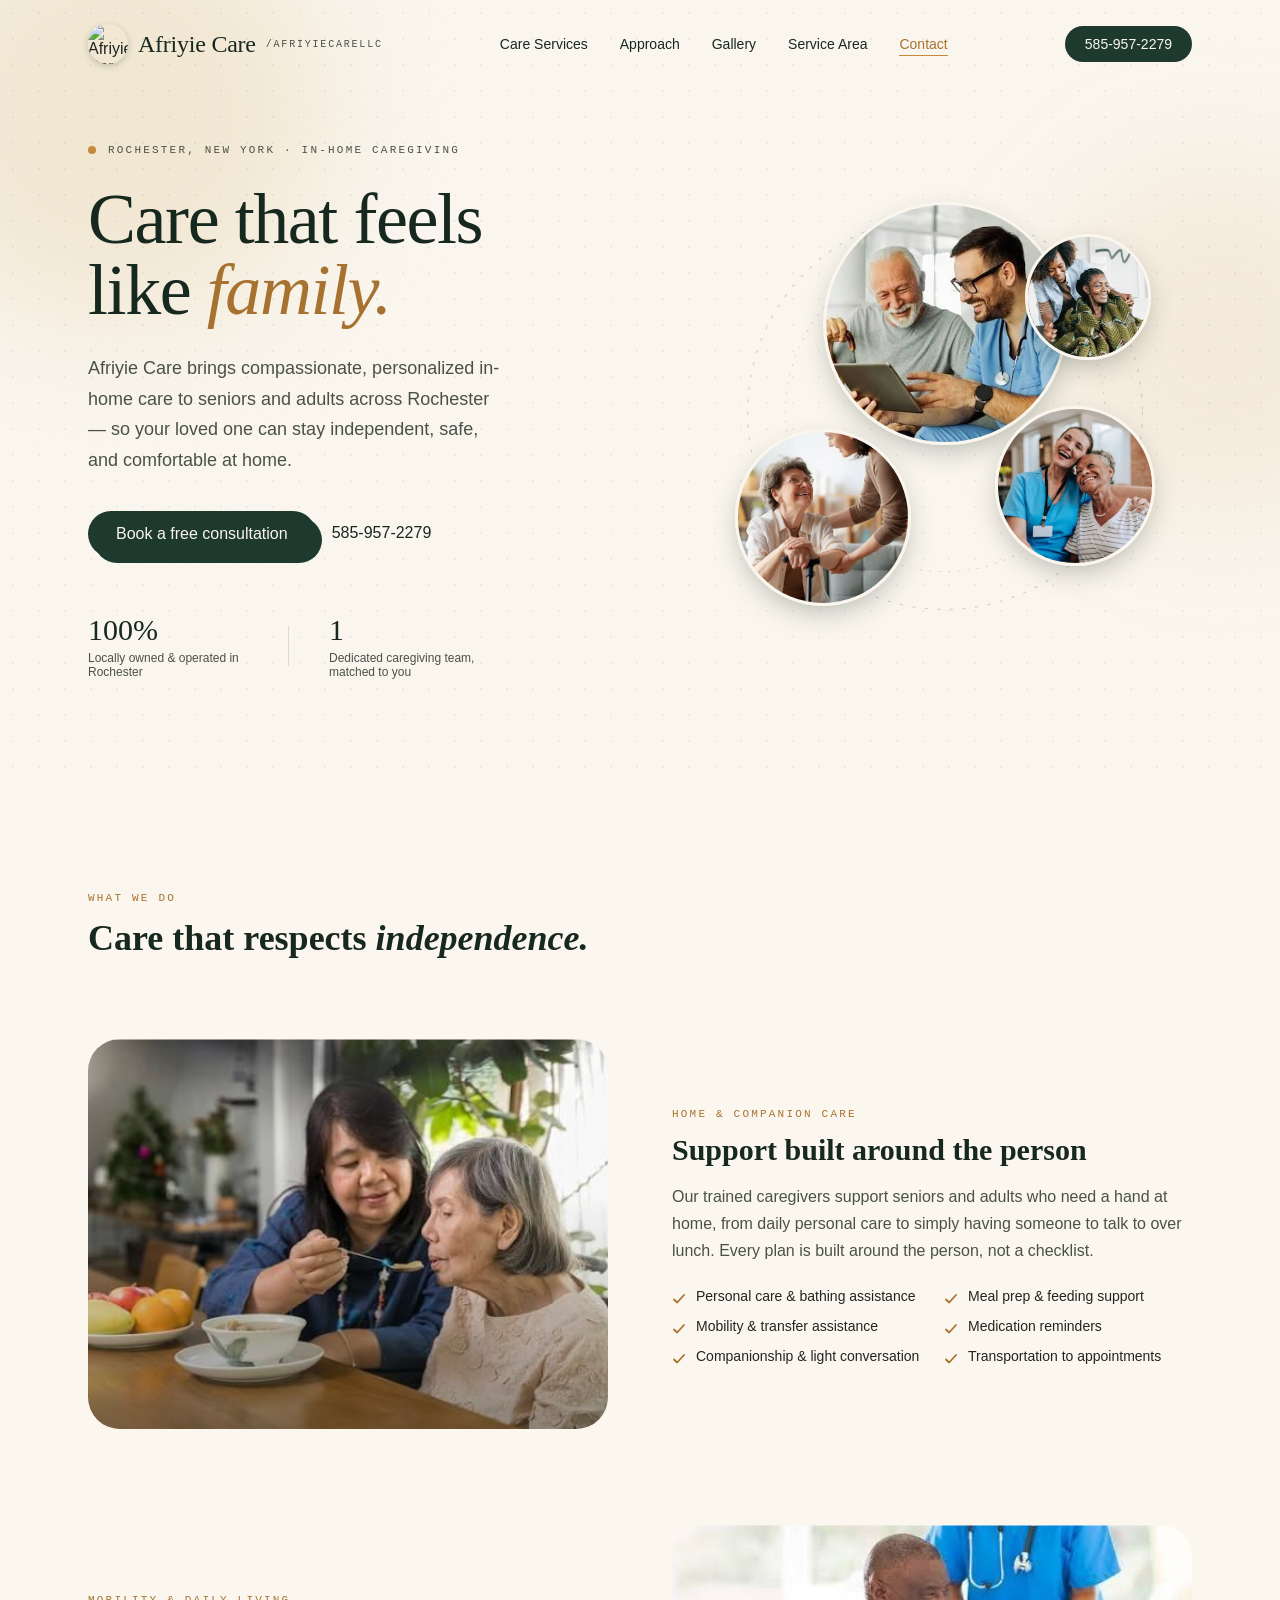
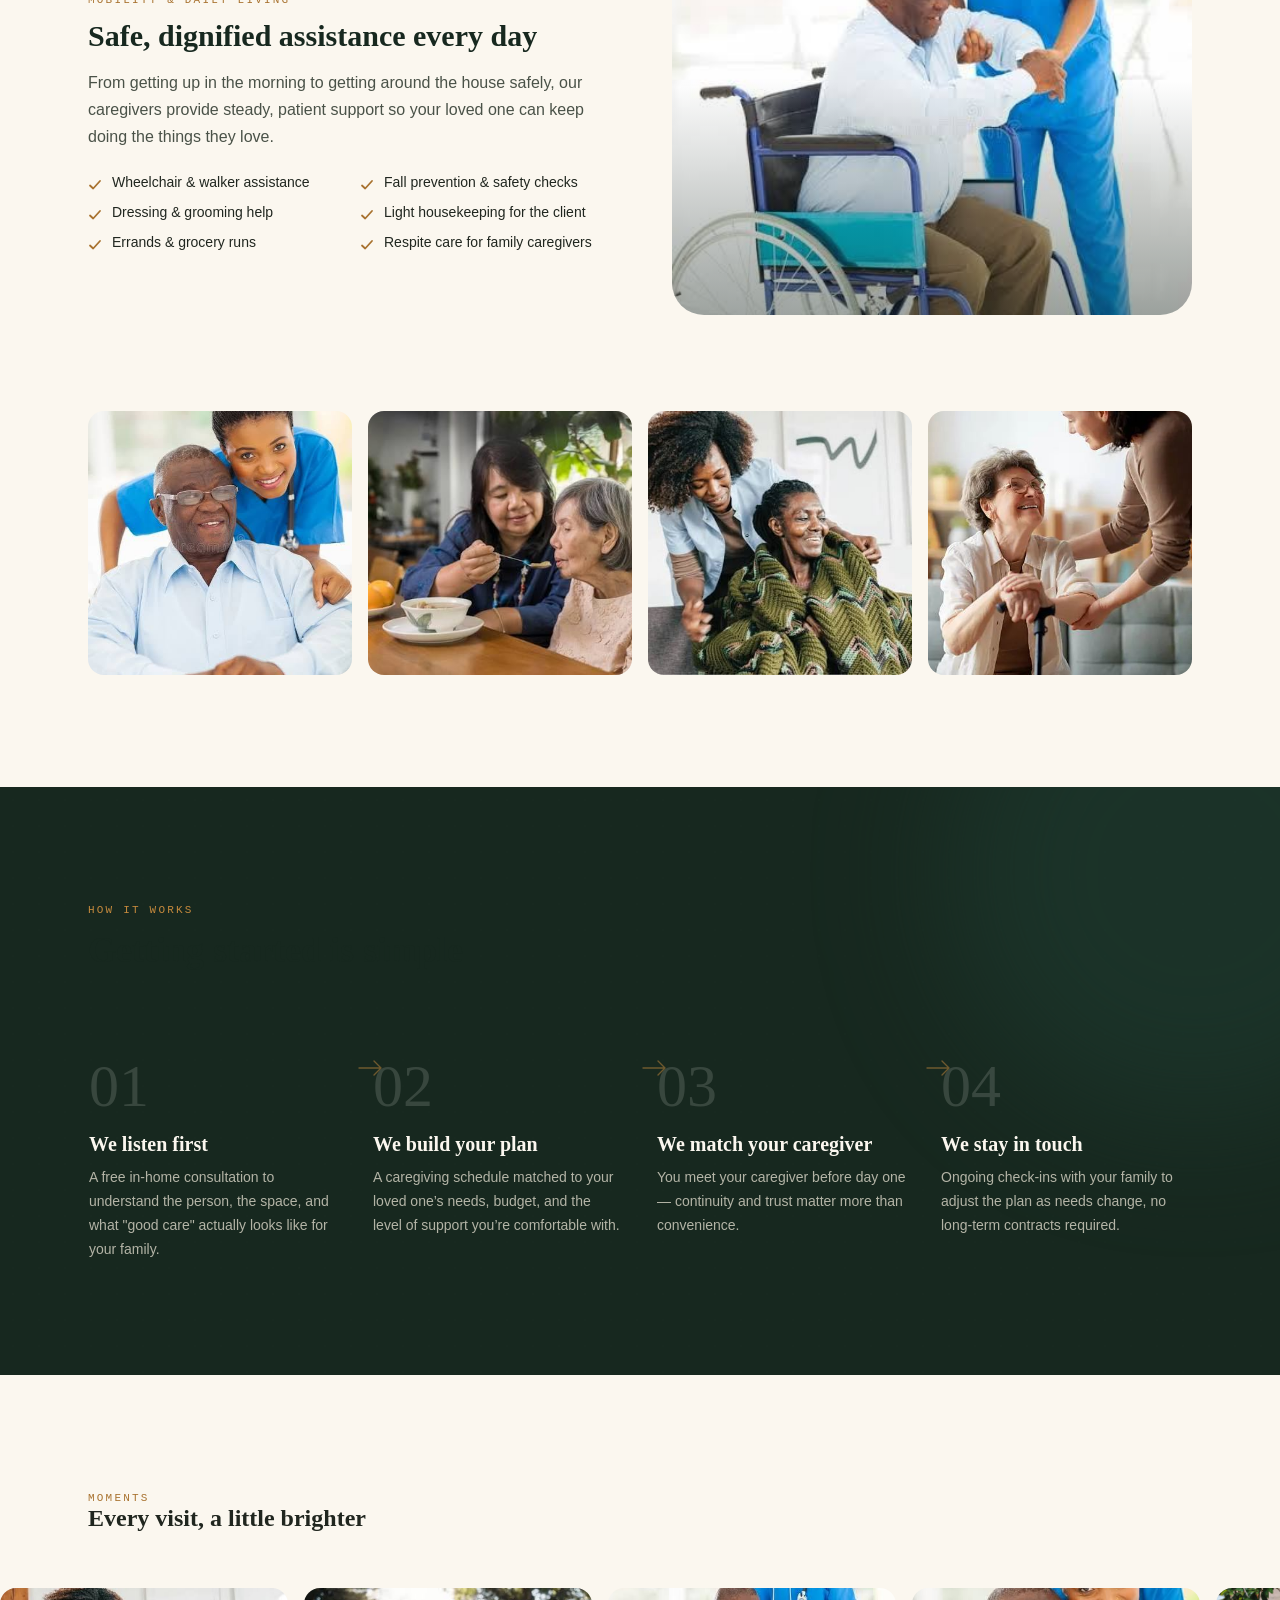
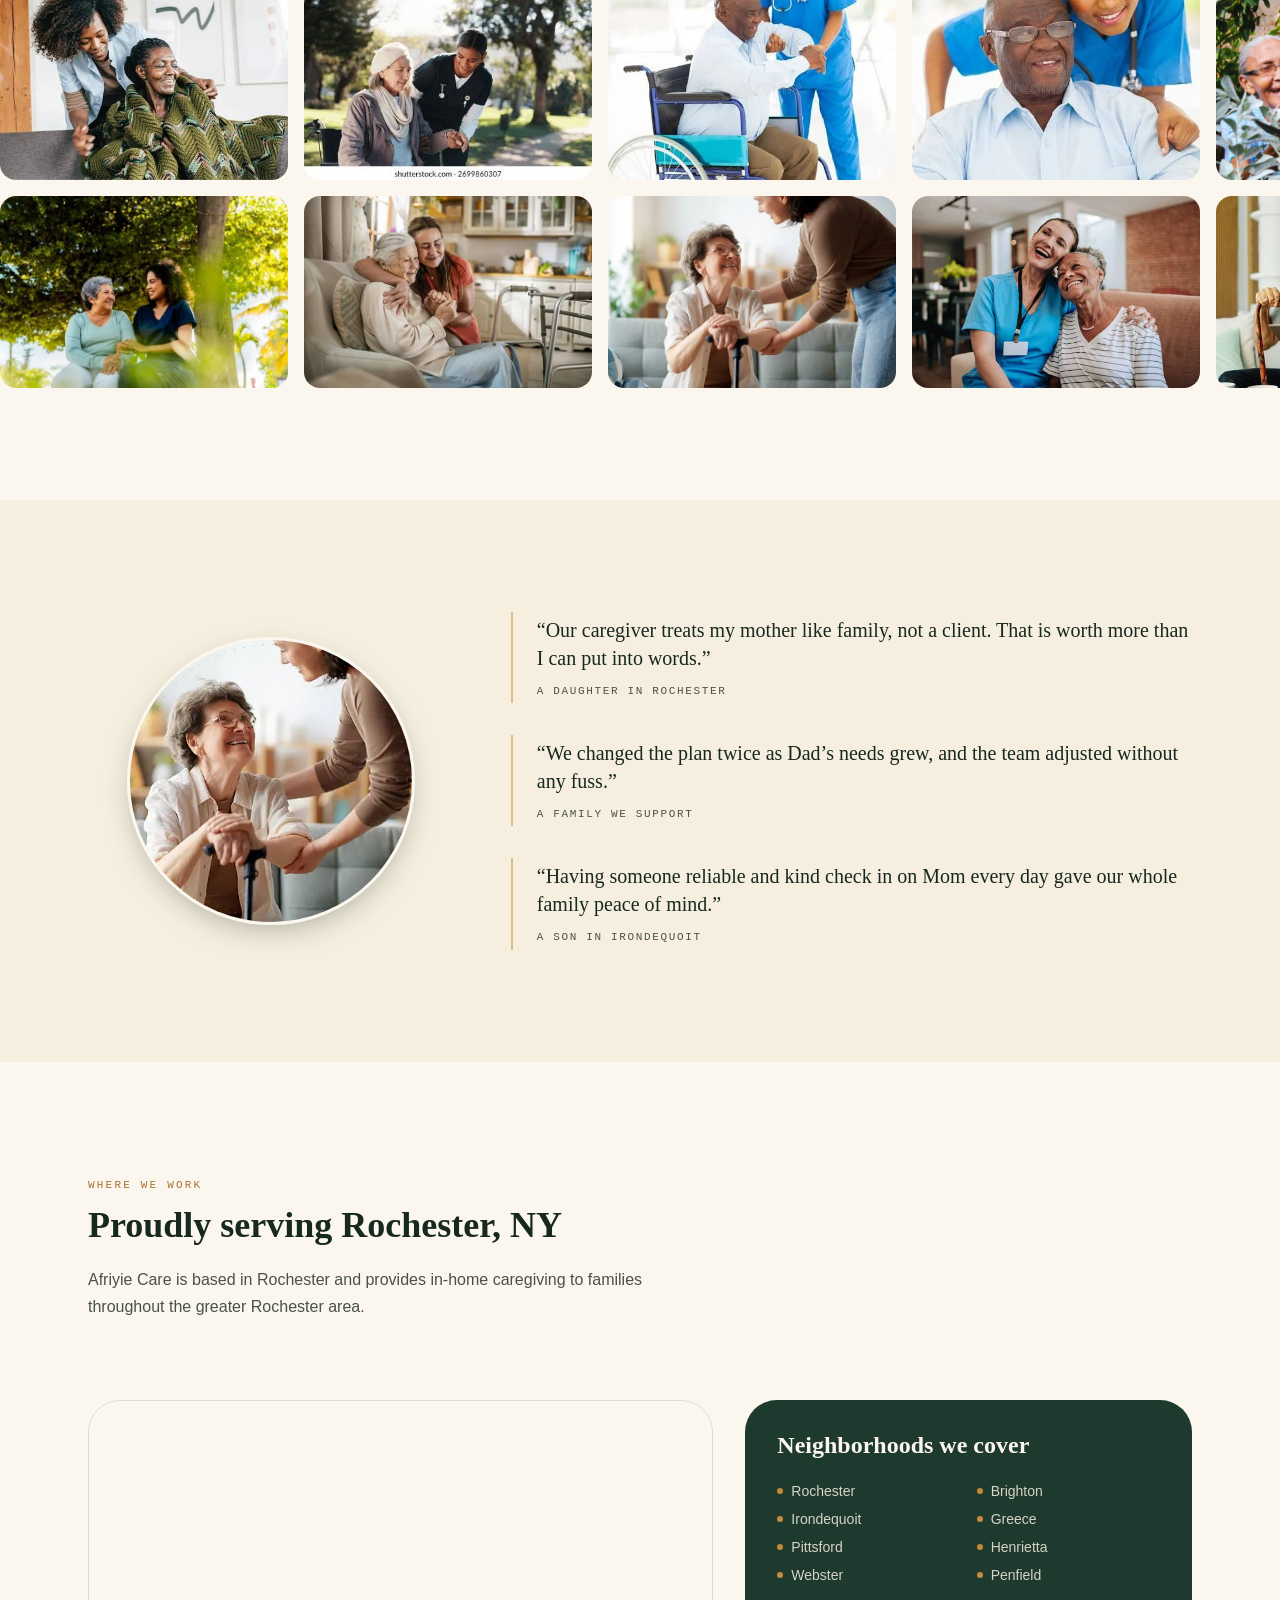
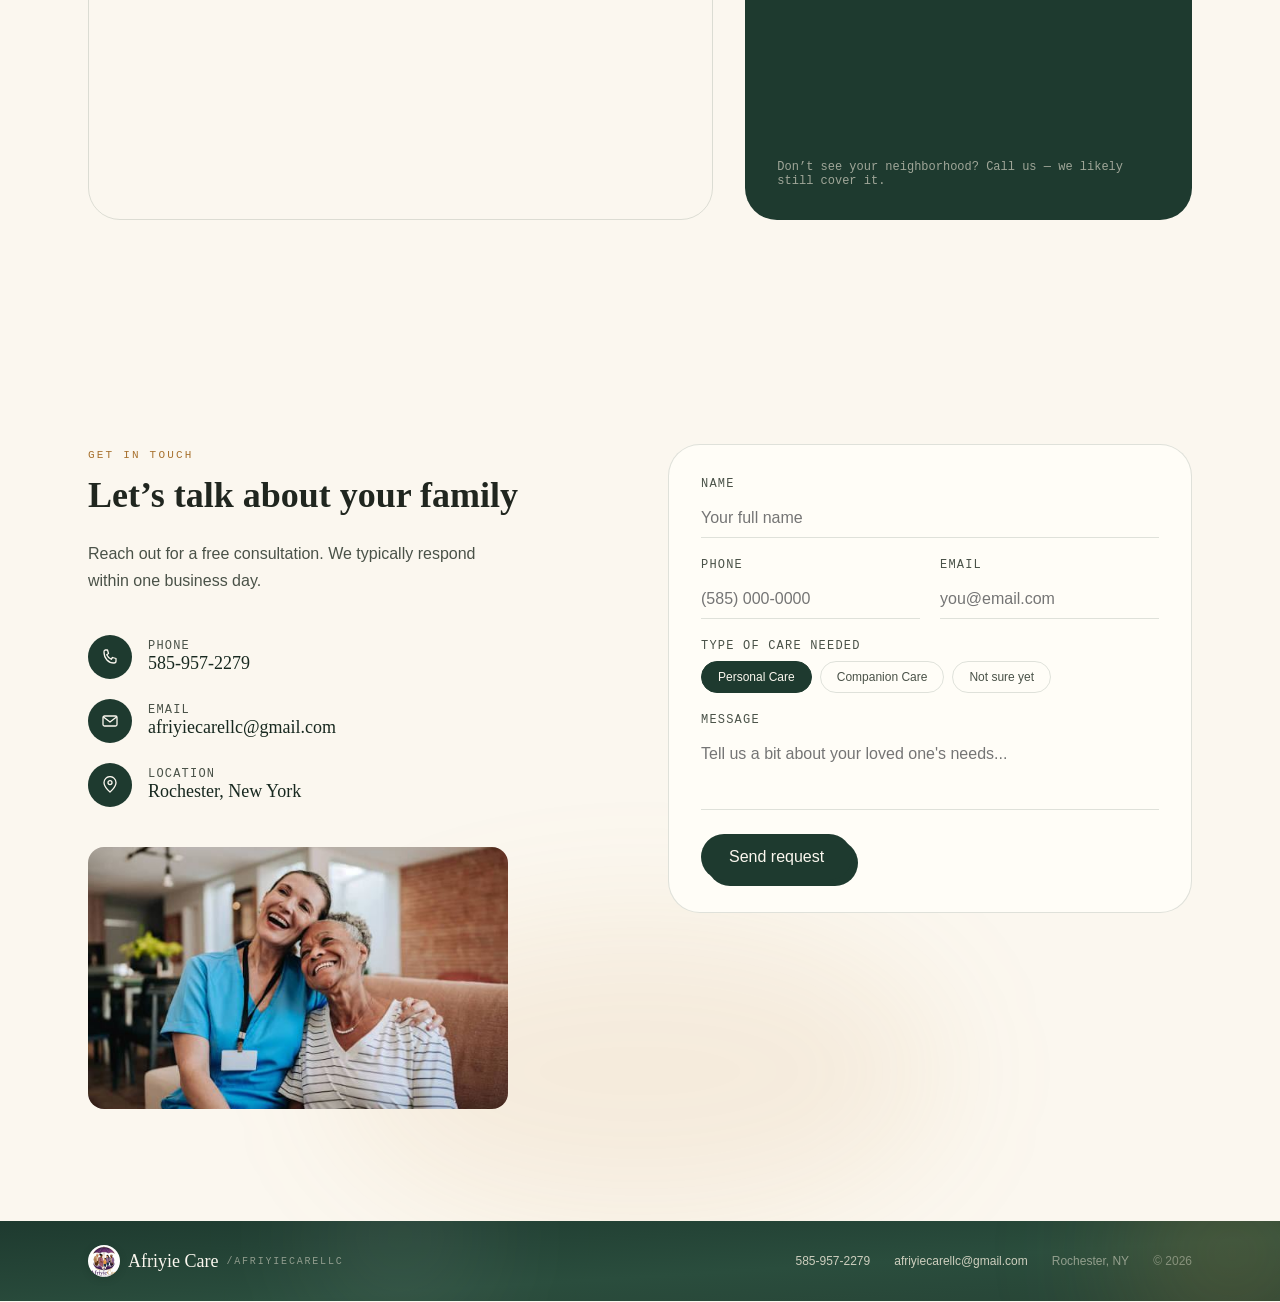
==== commit 1a18bbd7: "Update image paths in index.html" ====
--- a/index.html
+++ b/index.html
@@ -19,7 +19,7 @@
   <meta property="og:site_name" content="Afriyie Care" />
   <meta property="og:title" content="Afriyie Care | In-Home Caregiver Rochester, NY" />
   <meta property="og:description" content="Compassionate in-home caregiving, personal care, and companion care for seniors across Rochester, NY. Free consultation — call 585-957-2279." />
-  <meta property="og:image" content="https://www.afriyiecare.com/images/logo.jpeg" />
+  <meta property="og:image" content="https://www.afriyiecare.com/logo.jpeg" />
   <meta property="og:url" content="https://www.afriyiecare.com/" />
   <meta property="og:locale" content="en_US" />
 
@@ -29,8 +29,8 @@
   <meta name="twitter:image" content="https://www.afriyiecare.com/images/logo.jpeg" />
 
   <link rel="icon" type="image/x-icon" href="/favicon.ico" />
-  <link rel="icon" type="image/jpeg" sizes="512x512" href="images/logo.jpeg" />
-  <link rel="apple-touch-icon" sizes="180x180" href="images/apple-touch-icon.png" />
+  <link rel="icon" type="image/jpeg" sizes="512x512" href="logo.jpeg" />
+  <link rel="apple-touch-icon" sizes="180x180" href="apple-touch-icon.png" />
   <link rel="manifest" href="site.webmanifest" />
   <meta name="theme-color" content="#17281f" />
 
@@ -730,7 +730,7 @@
     <div class="footer-glow-2"></div>
     <div class="wrap footer-row">
       <div class="footer-brand">
-        <img src="images/logo.jpeg" alt="Afriyie Care logo" class="brand-logo footer-logo" width="32" height="32" />
+        <img src="logo.jpeg" alt="Afriyie Care logo" class="brand-logo footer-logo" width="32" height="32" />
         <span class="name font-display">Afriyie Care</span>
         <span class="handle font-mono">/afriyiecarellc</span>
       </div>
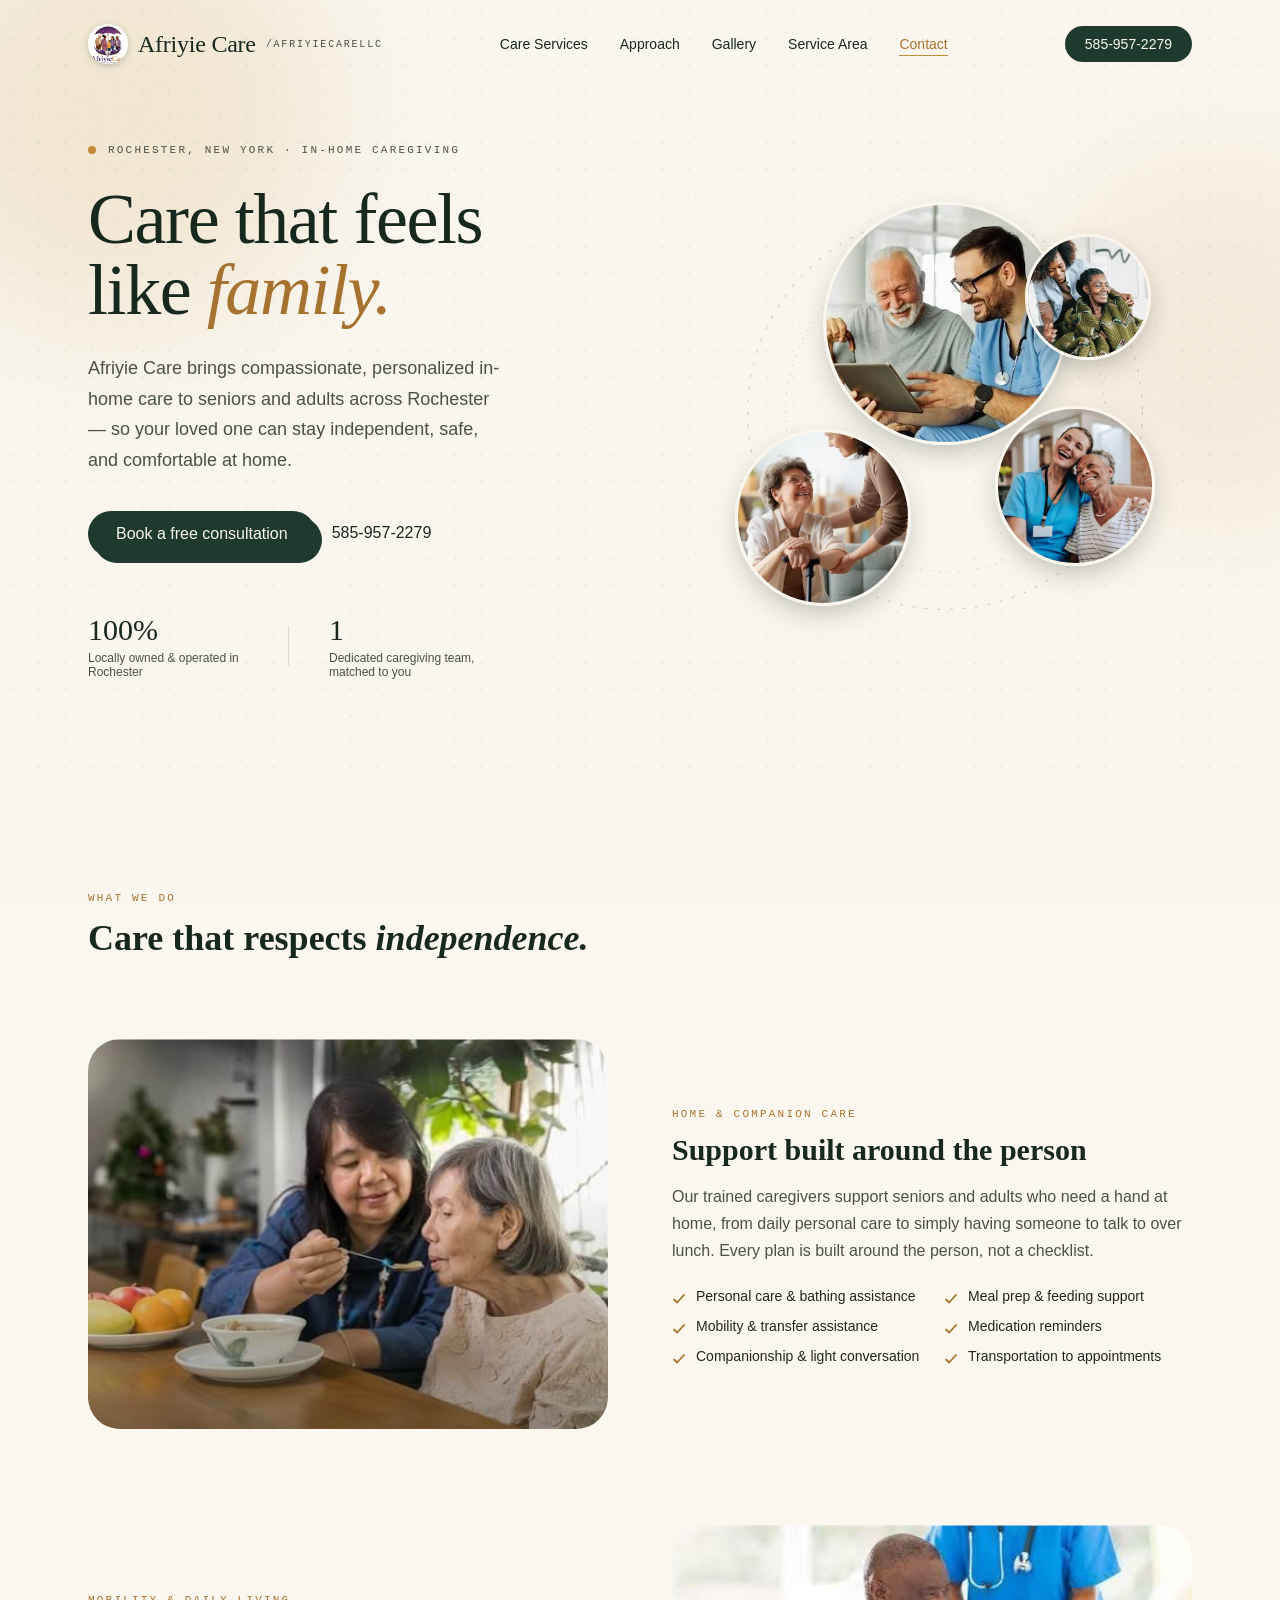
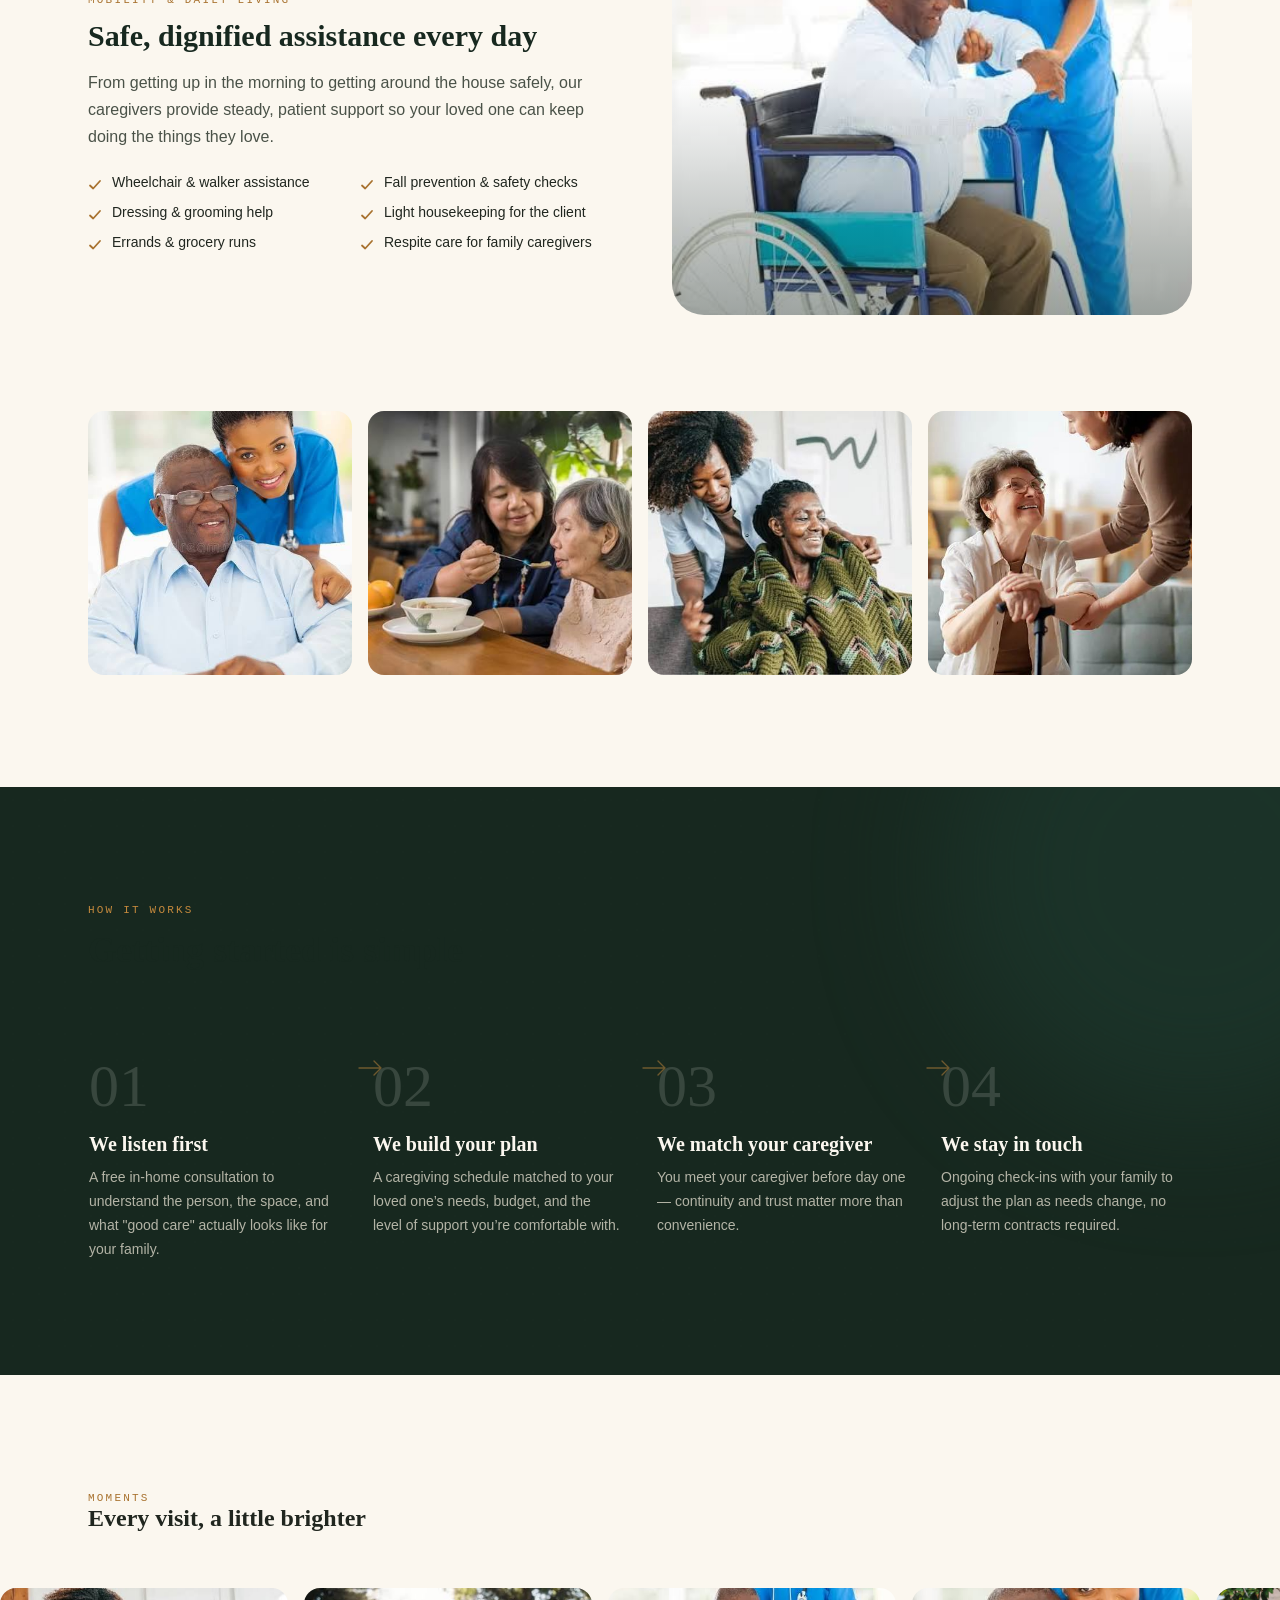
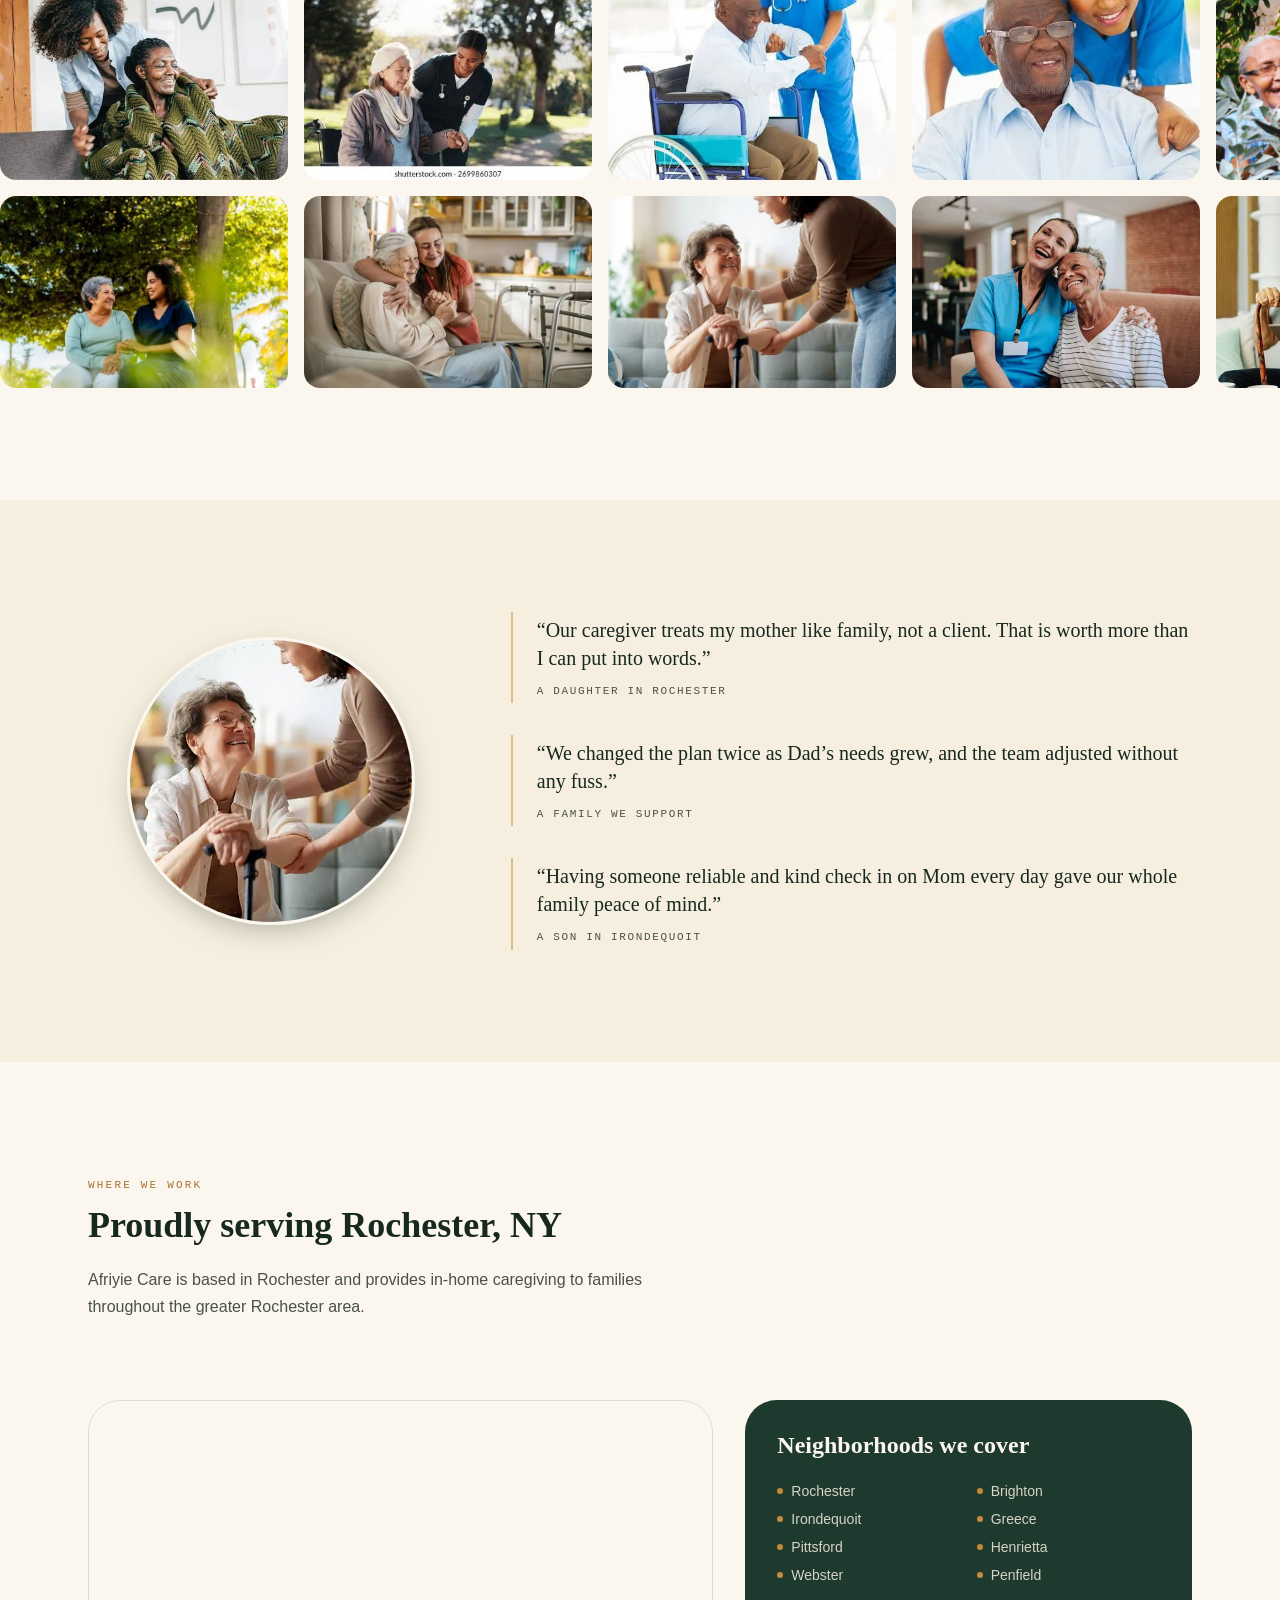
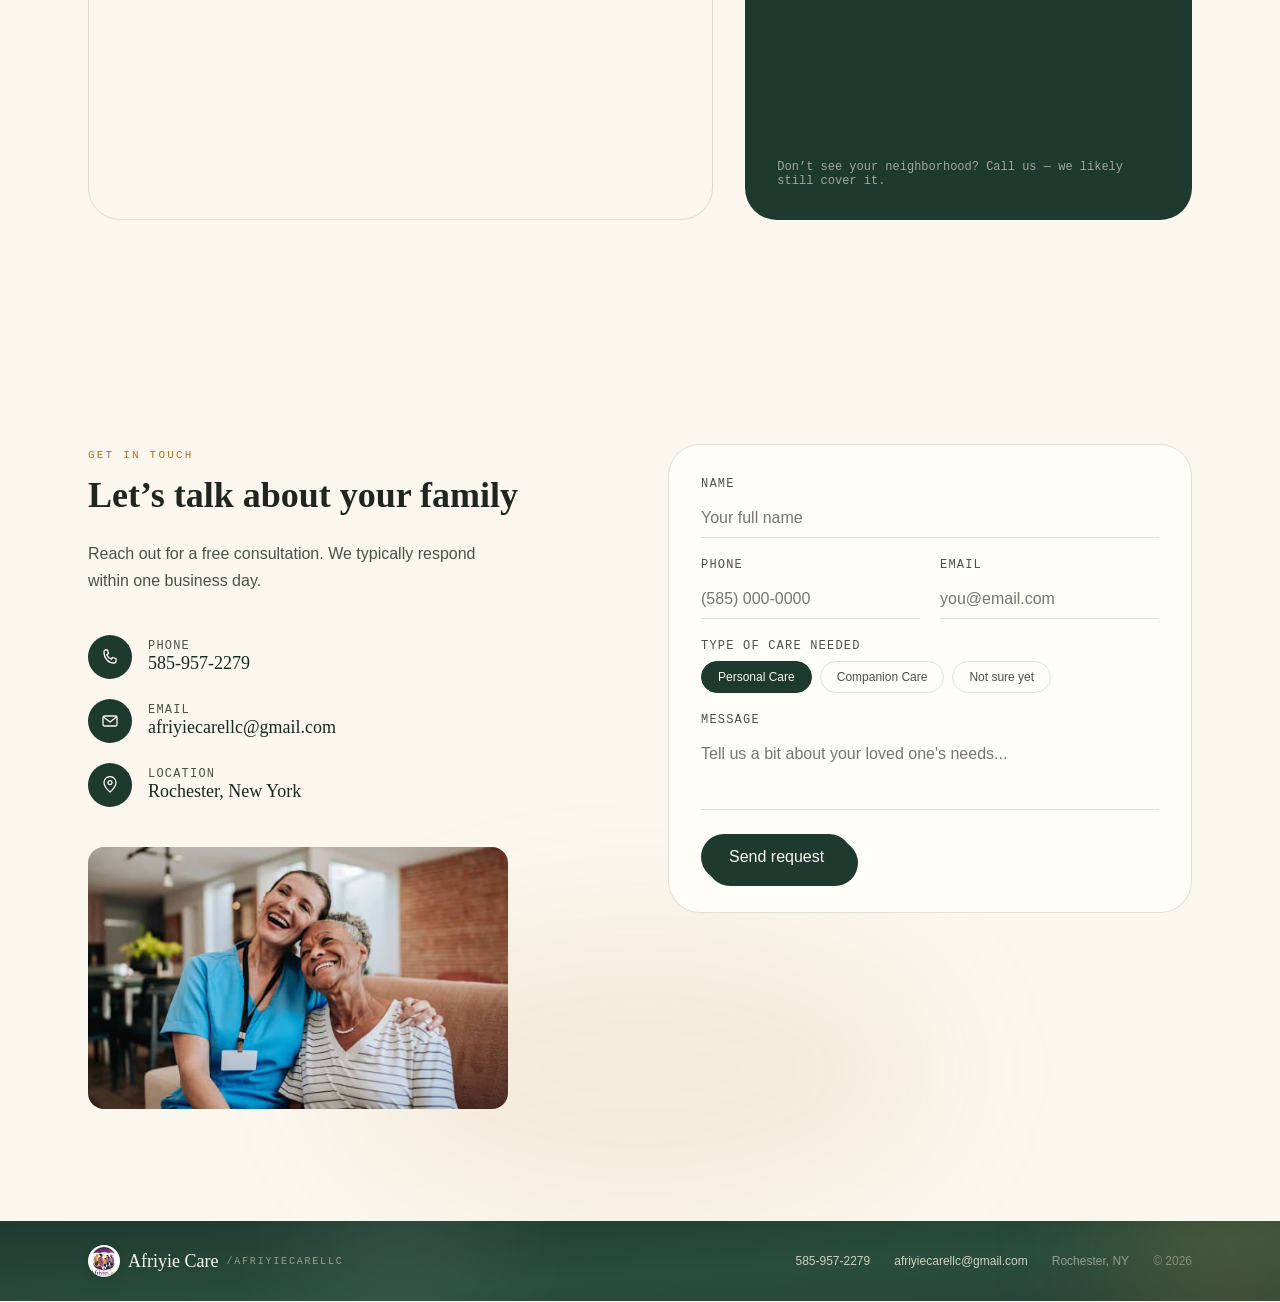
==== commit 9a535b4f: "Update logo image paths in index.html" ====
--- a/index.html
+++ b/index.html
@@ -39,8 +39,8 @@
     "@context": "https://schema.org",
     "@type": "HomeHealthCareService",
     "name": "Afriyie Care",
-    "image": "https://www.afriyiecare.com/images/logo.jpeg",
-    "logo": "https://www.afriyiecare.com/images/logo.jpeg",
+    "image": "https://www.afriyiecare.com/logo.jpeg",
+    "logo": "https://www.afriyiecare.com/logo.jpeg",
     "url": "https://www.afriyiecare.com/",
     "telephone": "+1-585-957-2279",
     "email": "afriyiecarellc@gmail.com",
@@ -381,7 +381,7 @@
   <header id="site-header">
     <div class="wrap nav-row">
       <a href="#top" class="brand">
-        <img src="images/logo.jpeg" alt="Afriyie Care logo" class="brand-logo" width="40" height="40" />
+        <img src="logo.jpeg" alt="Afriyie Care logo" class="brand-logo" width="40" height="40" />
         <span class="brand-name">Afriyie Care</span>
         <span class="brand-handle">/afriyiecarellc</span>
       </a>
